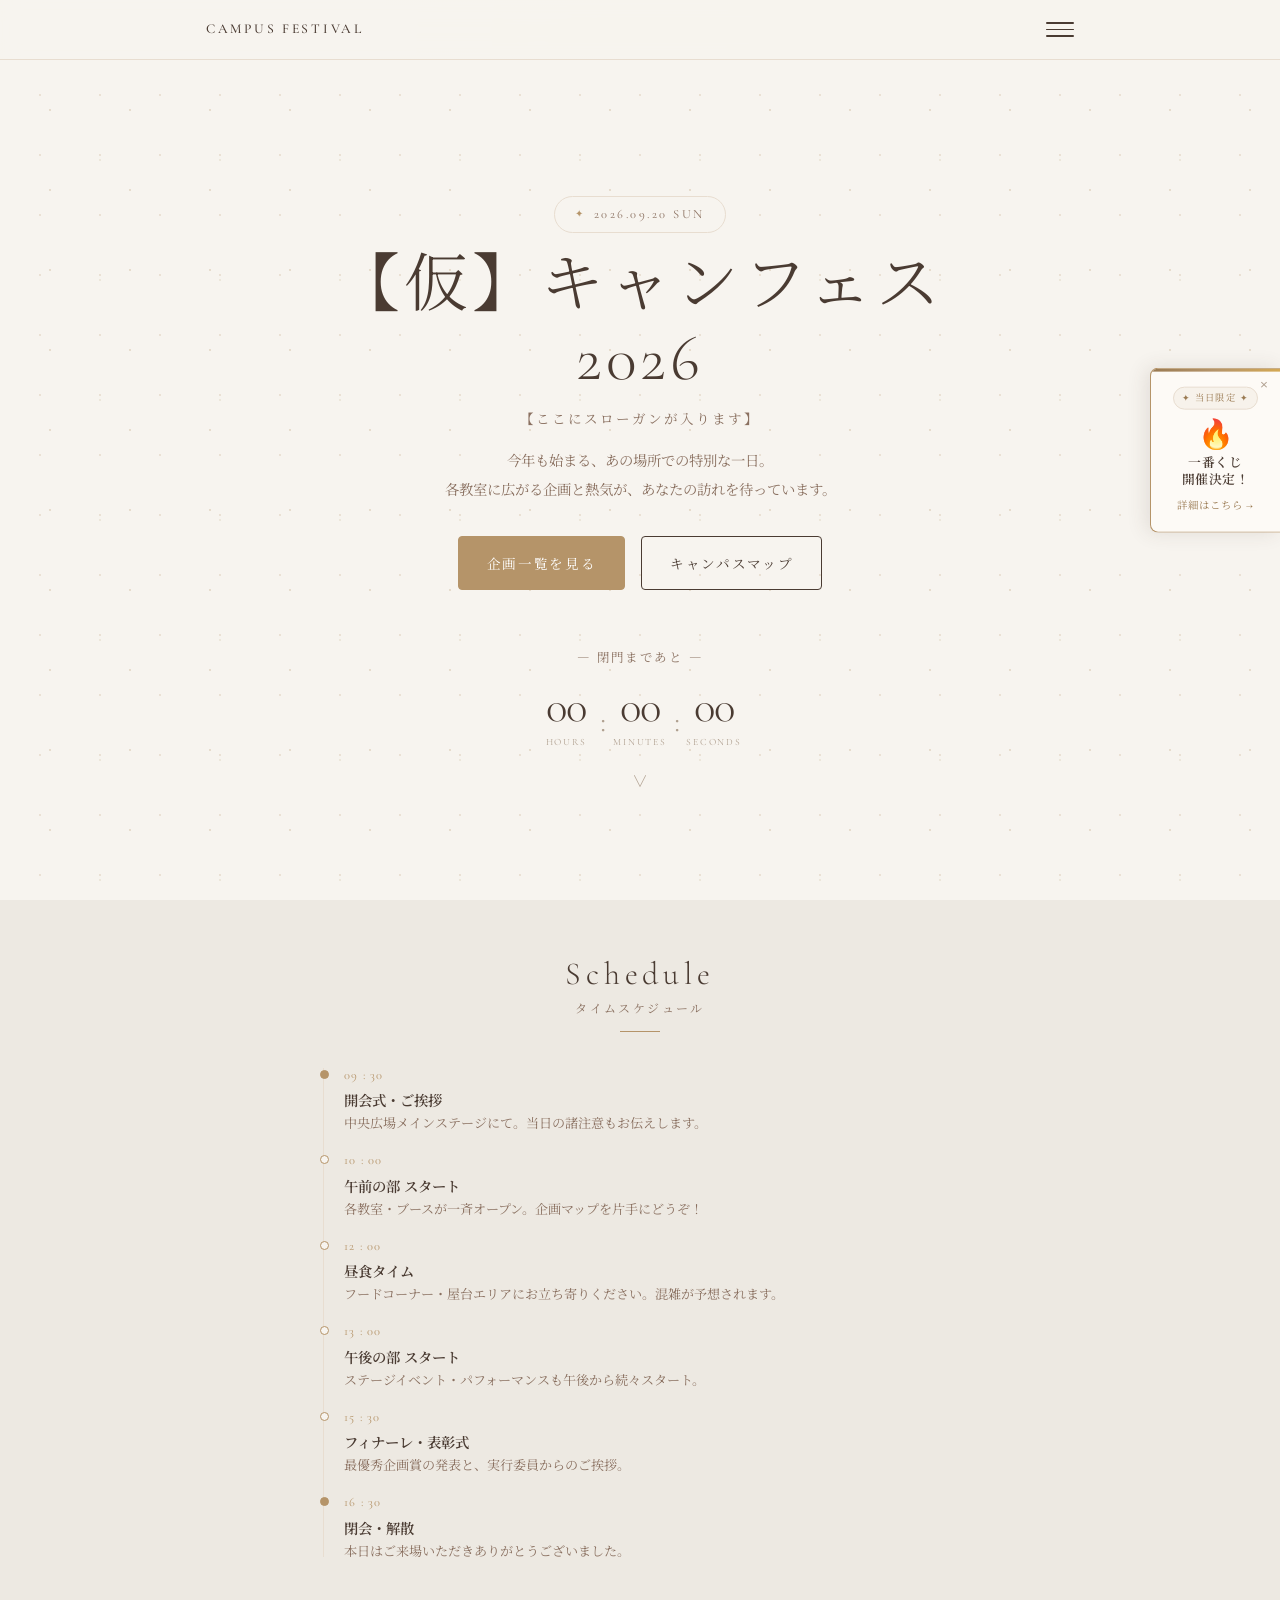
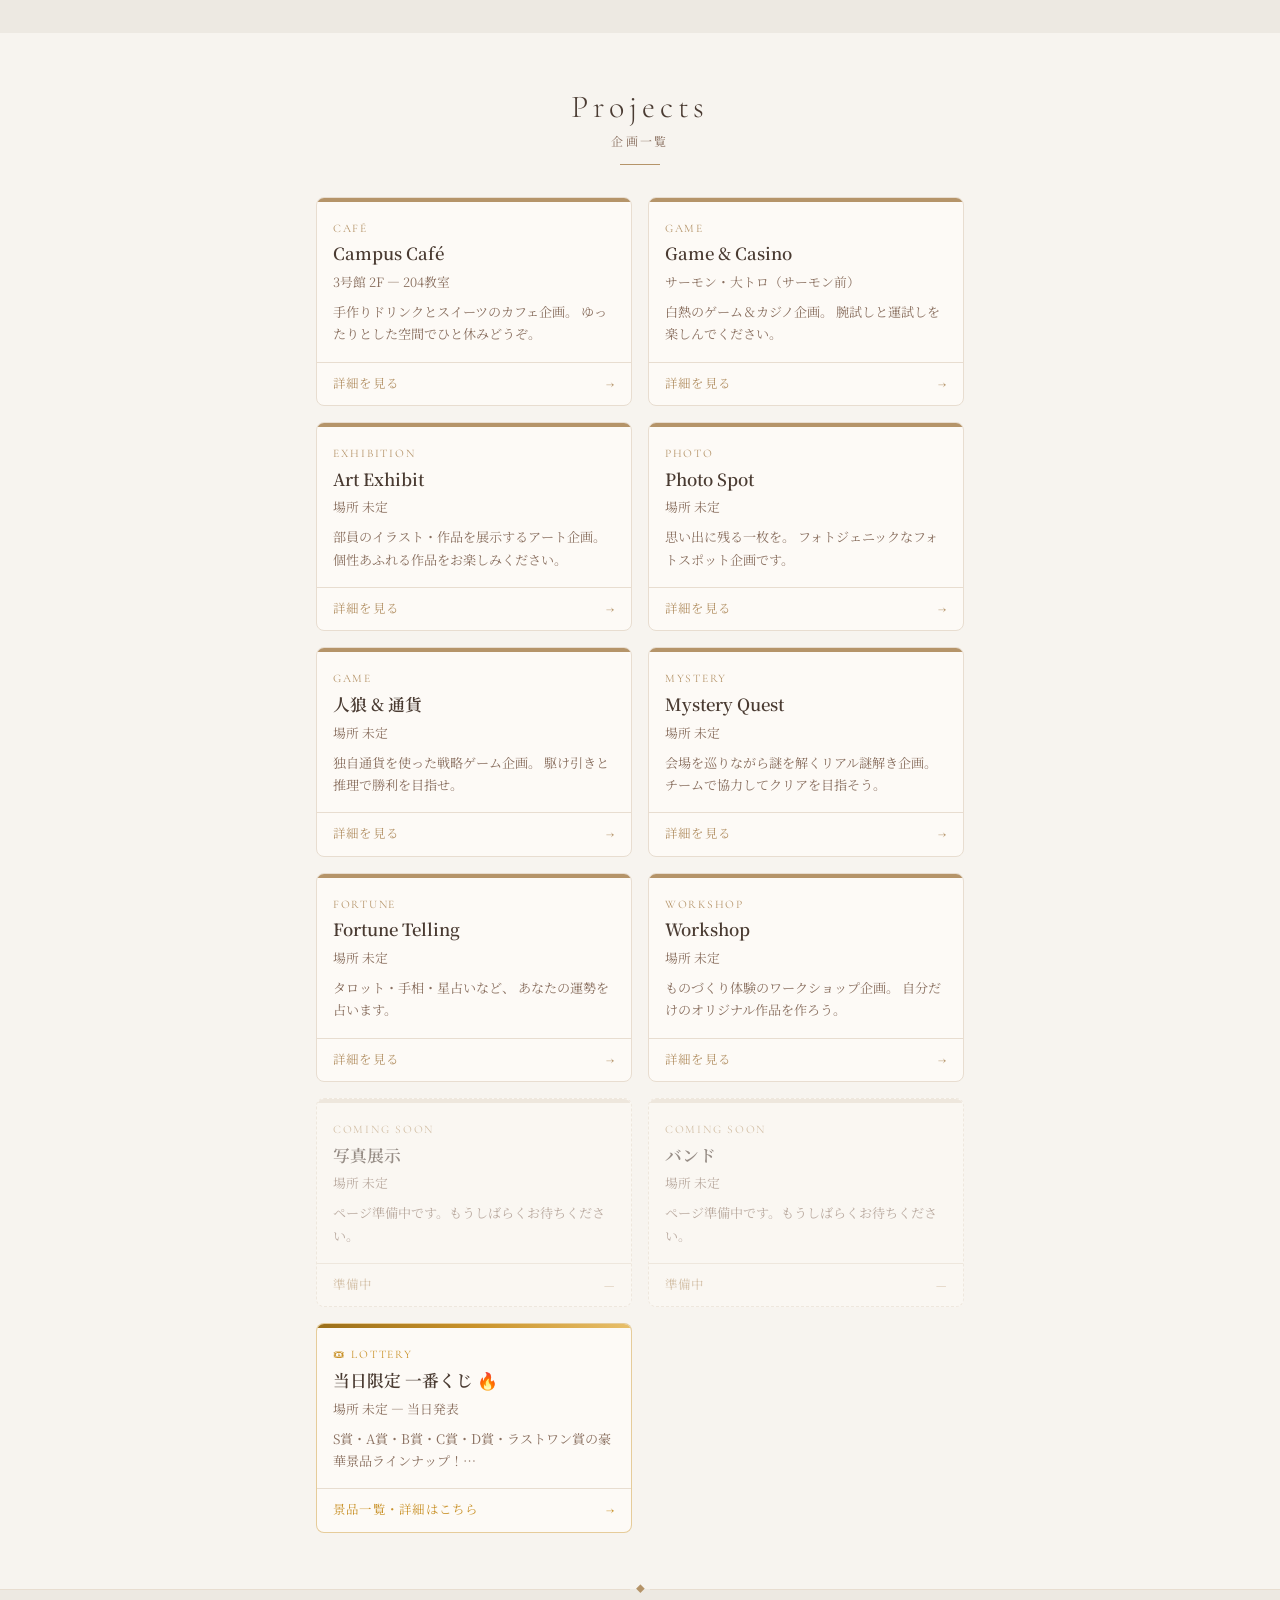
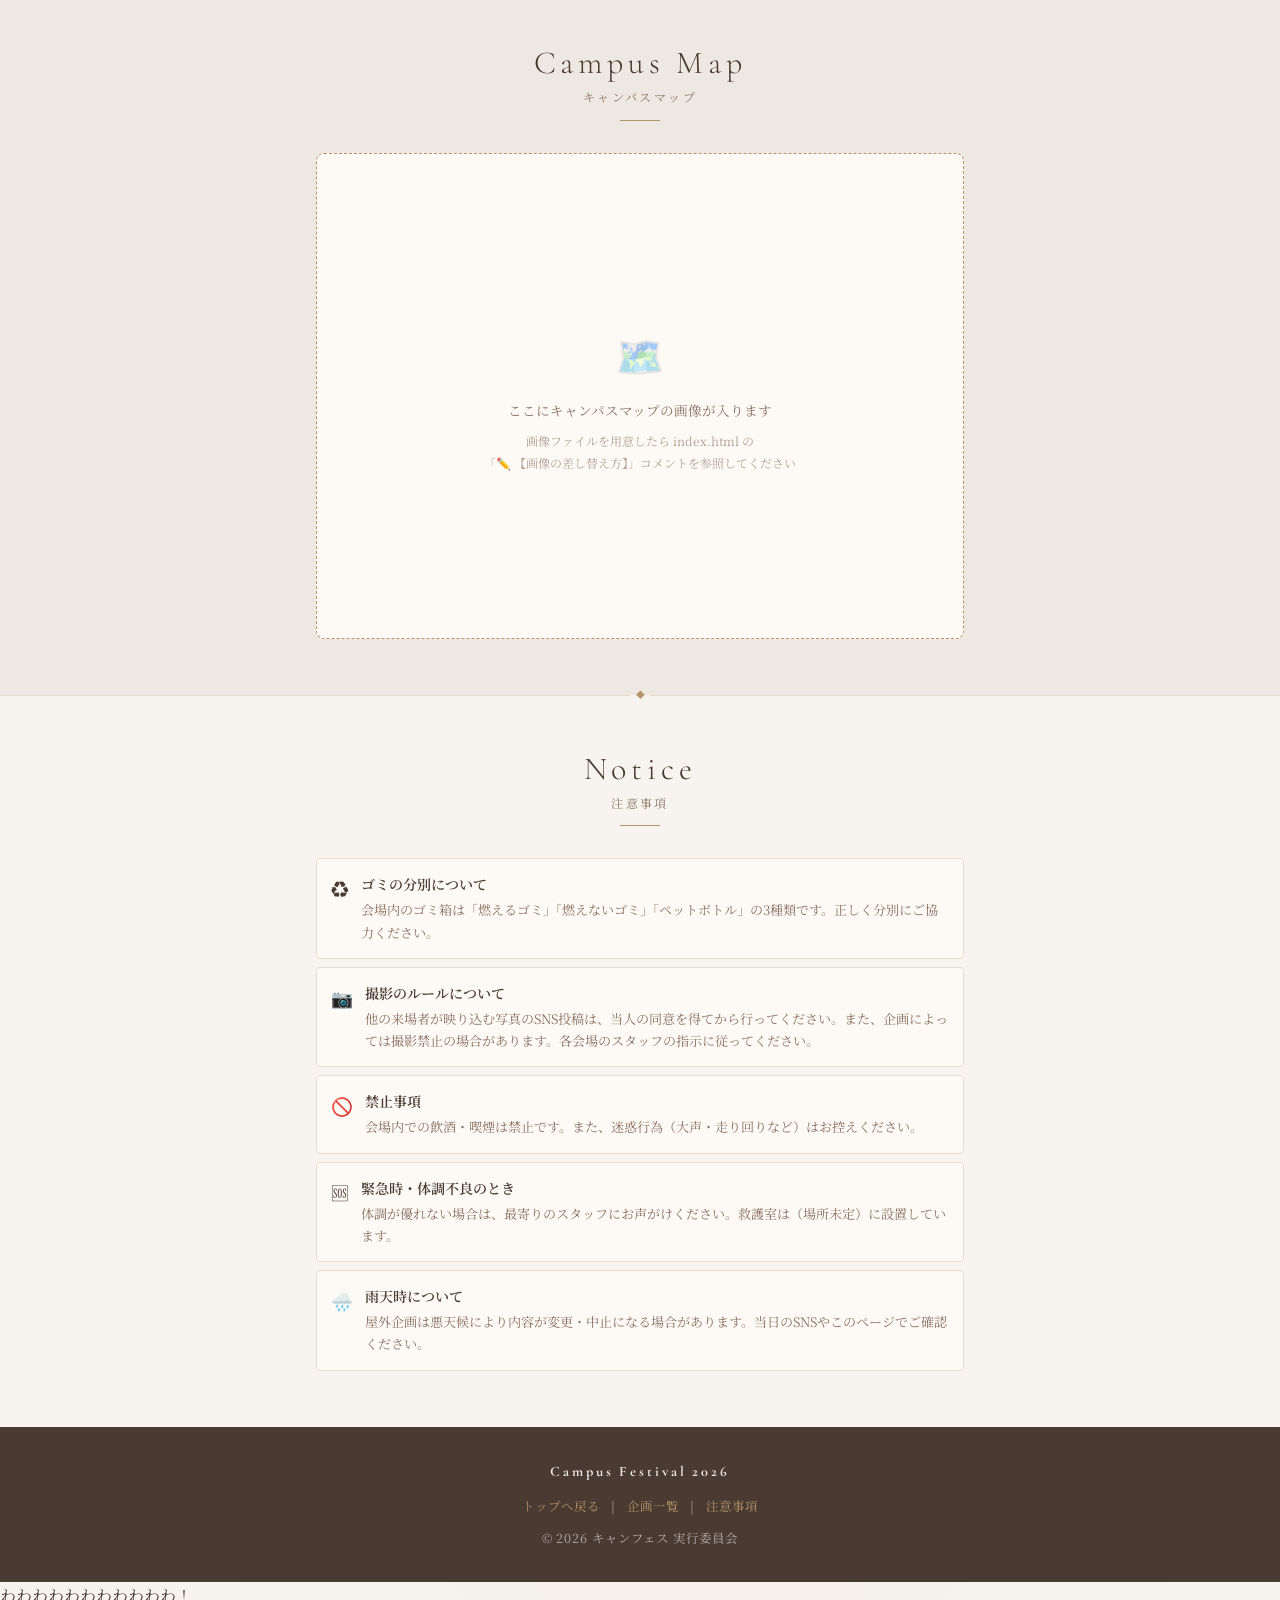
==== index.html @ 11d30997 "一番くじをいい感じに、宣伝バナーとかね" ====
<!DOCTYPE html>
<html lang="ja">

<head>
  <meta charset="UTF-8">
  <meta name="viewport" content="width=device-width, initial-scale=1.0">
  <!--
  ✏️ 【編集ガイド】meta description
  　 検索エンジンやSNSでシェアされたときに表示される説明文です（〜120文字推奨）。
  　 文化祭名・開催日・場所などに書き換えてください。
  -->
  <meta name="description" content="キャンフェス 2026 — 文化祭特設サイト。企画情報・タイムスケジュール・キャンパスマップをまとめています。">

  <!--
  ✏️ 【編集ガイド】ページタイトル
  　 ブラウザのタブや検索結果に表示されます。
  　 「文化祭名 | サイト名」の形式が一般的です。
  -->
  <title>キャンフェス 2026 | 文化祭特設サイト</title>

  <!-- 共通スタイルシートの読み込み（触らなくてOK） -->
  <link rel="stylesheet" href="css/common.css">

  <style>
    /* ===================================================
       このページ（index.html）独自のスタイル
       =================================================== */

    /* ---------------------------------------------------
       ヒーローセクション
       参考画像のゴシックキャッスル風デザインを再現。
       星形の装飾ドットを背景に配置しています。
    --------------------------------------------------- */
    .hero {
      min-height: calc(100svh - var(--nav-height));
      background-color: var(--color-bg);
      /* 星型の小さな装飾ドット（CSSで生成） */
      background-image:
        radial-gradient(circle, rgba(181, 148, 105, 0.25) 1px, transparent 1px),
        radial-gradient(circle, rgba(181, 148, 105, 0.15) 1px, transparent 1px),
        radial-gradient(circle, rgba(181, 148, 105, 0.20) 1px, transparent 1px);
      background-size: 80px 80px, 120px 120px, 60px 60px;
      background-position: 10px 10px, 40px 40px, 70px 5px;
      display: flex;
      flex-direction: column;
      align-items: center;
      justify-content: center;
      text-align: center;
      padding: var(--space-xl) var(--space-sm) var(--space-lg);
      position: relative;
    }

    /* 日付バッジ（例：2026.09.20 SUN） */
    .hero__date-badge {
      display: inline-flex;
      align-items: center;
      gap: 8px;
      border: 1px solid var(--color-accent-pale);
      border-radius: 999px;
      padding: 6px 20px;
      font-family: var(--font-display);
      font-size: 0.78rem;
      letter-spacing: 0.2em;
      color: var(--color-text-sub);
      margin-bottom: var(--space-sm);
    }

    /* バッジの左の飾り（✦ 記号） */
    .hero__date-badge::before {
      content: '✦';
      color: var(--color-accent);
      font-size: 0.6rem;
    }

    /* メインタイトル（大文字・大きなフォント） */
    .hero__title {
      font-family: var(--font-display);
      font-size: clamp(2.2rem, 9vw, 4rem);
      font-weight: 300;
      letter-spacing: 0.06em;
      color: var(--color-text);
      line-height: 1.15;
      margin-bottom: 10px;
    }

    /* サブタイトル（スローガン） */
    .hero__subtitle {
      font-size: 0.85rem;
      letter-spacing: 0.15em;
      color: var(--color-text-sub);
      margin-bottom: var(--space-sm);
    }

    /* 紹介文 */
    .hero__description {
      font-size: 0.9rem;
      line-height: 2;
      color: var(--color-text-sub);
      max-width: 480px;
      margin: 0 auto var(--space-md);
    }

    /* ボタンエリア */
    .hero__buttons {
      margin-bottom: var(--space-lg);
    }

    /* ---------------------------------------------------
       カウントダウン枠（静的デザイン）
       ※ JavaScriptを使わない静的な表示枠です。
       　 実際の数値はテキストで手動更新してください。
    --------------------------------------------------- */
    .countdown {
      width: 100%;
      max-width: 400px;
      text-align: center;
    }

    /* 「閉門まであと」ラベル */
    .countdown__label {
      font-size: 0.78rem;
      letter-spacing: 0.2em;
      color: var(--color-text-sub);
      margin-bottom: var(--space-sm);
    }

    /* 数字が並ぶエリア */
    .countdown__units {
      display: flex;
      justify-content: center;
      gap: 4px;
      align-items: flex-end;
    }

    /* 1つの時間単位（数字＋ラベルのセット） */
    .countdown__unit {
      display: flex;
      flex-direction: column;
      align-items: center;
      min-width: 56px;
    }

    /* 大きな数字 */
    .countdown__num {
      font-family: var(--font-display);
      font-size: 2.8rem;
      font-weight: 300;
      line-height: 1;
      color: var(--color-text);
      letter-spacing: -0.02em;
    }

    /* 単位ラベル（HOURS, MINUTES, SECONDS） */
    .countdown__unit-label {
      font-family: var(--font-display);
      font-size: 0.6rem;
      letter-spacing: 0.18em;
      color: var(--color-text-muted);
      margin-top: 4px;
      text-transform: uppercase;
    }

    /* 数字の間のコロン（:） */
    .countdown__sep {
      font-family: var(--font-display);
      font-size: 2rem;
      font-weight: 300;
      color: var(--color-text-muted);
      margin-bottom: 14px;
      line-height: 1;
      padding: 0 2px;
    }

    /* 下向き矢印（スクロール促進） */
    .scroll-hint {
      margin-top: var(--space-sm);
      color: var(--color-text-muted);
      font-size: 1rem;
      animation: bounce-down 1.8s ease-in-out infinite;
      display: block;
    }

    @keyframes bounce-down {

      0%,
      100% {
        transform: translateY(0);
        opacity: 0.5;
      }

      50% {
        transform: translateY(6px);
        opacity: 1;
      }
    }

    /* ---------------------------------------------------
       タイムスケジュールセクション
    --------------------------------------------------- */
    .schedule-section {
      background-color: var(--color-bg-dark);
    }

    /* ---------------------------------------------------
       企画一覧セクション
    --------------------------------------------------- */
    .projects-section {
      background-color: var(--color-bg);
    }

    /* カードのグリッド（スマホは1列） */
    .projects-grid {
      display: grid;
      grid-template-columns: 1fr;
      gap: var(--space-sm);
    }

    /* 幅が広い画面では2列 */
    @media (min-width: 540px) {
      .projects-grid {
        grid-template-columns: repeat(2, 1fr);
      }
    }

    /* 企画カード（リンク付き） */
    .project-card {
      display: block;
      background-color: var(--color-bg-card);
      border: 1px solid var(--color-accent-pale);
      border-radius: var(--radius-md);
      overflow: hidden;
      text-decoration: none;
      color: var(--color-text);
      transition: box-shadow 0.25s ease, transform 0.25s ease;
    }

    .project-card:hover {
      box-shadow: var(--shadow-md);
      transform: translateY(-3px);
      color: var(--color-text);
    }

    /* カード上部のカラーバー */
    .project-card__bar {
      height: 4px;
      background-color: var(--color-accent);
    }

    .project-card__body {
      padding: var(--space-sm);
    }

    .project-card__tag {
      font-size: 0.72rem;
      letter-spacing: 0.15em;
      color: var(--color-accent);
      text-transform: uppercase;
      font-family: var(--font-display);
      margin-bottom: 4px;
    }

    .project-card__name {
      font-size: 1.05rem;
      font-weight: 600;
      margin-bottom: 4px;
      line-height: 1.4;
    }

    .project-card__place {
      font-size: 0.8rem;
      color: var(--color-text-sub);
      margin-bottom: 8px;
    }

    .project-card__desc {
      font-size: 0.82rem;
      color: var(--color-text-sub);
      line-height: 1.7;
      /* 2行で省略 */
      display: -webkit-box;
      -webkit-line-clamp: 2;
      -webkit-box-orient: vertical;
      overflow: hidden;
    }

    .project-card__footer {
      border-top: 1px solid var(--color-accent-pale);
      padding: 10px var(--space-sm);
      font-size: 0.78rem;
      color: var(--color-accent);
      font-family: var(--font-display);
      letter-spacing: 0.1em;
      display: flex;
      align-items: center;
      justify-content: space-between;
    }

    /* プレースホルダーカード（企画追加待ち） */
    .project-card--placeholder {
      border-style: dashed;
      opacity: 0.55;
      pointer-events: none;
    }

    .project-card--placeholder .project-card__bar {
      background-color: var(--color-accent-pale);
    }

    /* ---------------------------------------------------
       一番くじ 追従フローティングバナー
    --------------------------------------------------- */

    /* 女手近くからかっている縦型バナー（画面右側固定） */
    .floating-kuji-banner {
      position: fixed;
      right: 0;
      top: 50%;
      transform: translateY(-50%);
      z-index: 999;
      display: flex;
      align-items: stretch;
      transition: transform 0.35s cubic-bezier(0.4, 0, 0.2, 1), opacity 0.35s ease;
    }

    /* 非表示時（.is-hidden クラスで右外に退避） */
    .floating-kuji-banner.is-hidden {
      transform: translateY(-50%) translateX(calc(100% + 2px));
      opacity: 0;
      pointer-events: none;
    }

    /* 左側の「開く」タブ */
    .floating-kuji-banner__tab {
      display: flex;
      align-items: center;
      justify-content: center;
      width: 28px;
      background: var(--color-accent);
      border-radius: var(--radius-sm) 0 0 var(--radius-sm);
      cursor: pointer;
      writing-mode: vertical-rl;
      font-family: var(--font-display);
      font-size: 0.6rem;
      letter-spacing: 0.18em;
      color: #fff;
      padding: 12px 0;
      user-select: none;
      border: none;
      transition: background-color 0.2s ease;
      flex-shrink: 0;
    }

    .floating-kuji-banner__tab:hover {
      background-color: var(--color-accent-dark);
    }

    /* メインカード本体 */
    .floating-kuji-banner__card {
      display: flex;
      flex-direction: column;
      align-items: center;
      text-align: center;
      background-color: var(--color-bg-card);
      border: 1.5px solid var(--color-accent);
      border-right: none;
      border-radius: var(--radius-md) 0 0 var(--radius-md);
      padding: 18px 14px 16px;
      width: 130px;
      gap: 8px;
      box-shadow: -4px 0 20px rgba(74, 59, 50, 0.12);
      text-decoration: none;
      color: var(--color-text);
      position: relative;
      overflow: hidden;
      transition: background-color 0.2s ease;
    }

    .floating-kuji-banner__card:hover {
      background-color: var(--color-bg);
      color: var(--color-text);
      opacity: 1;
    }

    /* カード上部のゴールドライン */
    .floating-kuji-banner__card::before {
      content: '';
      position: absolute;
      top: 0; left: 0; right: 0;
      height: 3px;
      background: linear-gradient(90deg, var(--color-accent-dark), var(--color-accent), #D4A853);
    }

    /* 当日限定バッジ */
    .floating-kuji-banner__badge {
      display: inline-block;
      font-family: var(--font-display);
      font-size: 0.58rem;
      letter-spacing: 0.15em;
      color: var(--color-accent-dark);
      border: 1px solid var(--color-accent-pale);
      border-radius: 999px;
      padding: 2px 8px;
      background: rgba(181, 148, 105, 0.08);
      white-space: nowrap;
    }

    /* アイコン絵文字 */
    .floating-kuji-banner__icon {
      font-size: 1.8rem;
      line-height: 1;
    }

    /* タイトル */
    .floating-kuji-banner__title {
      font-family: var(--font-display);
      font-size: 0.8rem;
      font-weight: 600;
      line-height: 1.35;
      color: var(--color-text);
      letter-spacing: 0.04em;
    }

    /* 詳細リンク文字 */
    .floating-kuji-banner__link-text {
      font-size: 0.65rem;
      color: var(--color-accent-dark);
      font-family: var(--font-display);
      letter-spacing: 0.1em;
      display: flex;
      align-items: center;
      gap: 3px;
    }

    /* 閉じるボタン */
    .floating-kuji-banner__close {
      position: absolute;
      top: 6px;
      right: 6px;
      width: 20px;
      height: 20px;
      display: flex;
      align-items: center;
      justify-content: center;
      cursor: pointer;
      font-size: 0.85rem;
      color: var(--color-text-muted);
      border-radius: 50%;
      border: none;
      background: transparent;
      line-height: 1;
      transition: background-color 0.15s ease, color 0.15s ease;
      flex-shrink: 0;
      z-index: 1;
    }

    .floating-kuji-banner__close:hover {
      background-color: var(--color-accent-pale);
      color: var(--color-text);
    }

    /* ====== スマホ対応 ======
       スマホでも右側縦中央固定を維持し、サイズをコンパクトに縮小する。
       ⚠️ top/transform は継承のまま（変更しない）— 縦中央固定を維持 */
    @media (max-width: 768px) {
      /* バナー本体: top/transform は変更せずサイズ調整のみ */
      .floating-kuji-banner {
        /* position: fixed / right: 0 / top: 50% / transform: translateY(-50%)
           はデスクトップと共通 — ここでは上書きしない */
        z-index: 999;
      }

      /* 非表示時: 右外への退避アニメーション（translateY(-50%) は維持） */
      .floating-kuji-banner.is-hidden {
        transform: translateY(-50%) translateX(calc(100% + 2px));
        opacity: 0;
        pointer-events: none;
      }

      /* 開くタブ: やや細く */
      .floating-kuji-banner__tab {
        width: 22px;
        font-size: 0.55rem;
        padding: 10px 0;
      }

      /* カード: 幅・パディング・フォントを1〜2割コンパクト化 */
      .floating-kuji-banner__card {
        width: 112px;
        padding: 16px 10px 14px;
      }

      .floating-kuji-banner__icon {
        font-size: 1.55rem;
      }

      .floating-kuji-banner__title {
        font-size: 0.74rem;
      }

      .floating-kuji-banner__badge {
        font-size: 0.52rem;
        padding: 2px 6px;
      }

      .floating-kuji-banner__link-text {
        font-size: 0.6rem;
      }

      /* 閉じるボタン: タップ領域を44×44px確保（アクセシビリティ基準） */
      .floating-kuji-banner__close {
        width: 28px;
        height: 28px;
        top: 4px;
        right: 4px;
        font-size: 1rem;
      }
    }

    /* ---------------------------------------------------
       キャンパスマップセクション
    --------------------------------------------------- */
    .map-section {
      background-color: var(--color-bg-dark);
    }

    /* 画像プレースホルダー枠 */
    .map-placeholder {
      width: 100%;
      aspect-ratio: 4/3;
      /* 縦横比 4:3（変更可） */
      border: 1px dashed var(--color-accent);
      border-radius: var(--radius-md);
      display: flex;
      flex-direction: column;
      align-items: center;
      justify-content: center;
      gap: 8px;
      background-color: var(--color-bg-card);
      color: var(--color-text-sub);
      font-size: 0.85rem;
      text-align: center;
      padding: var(--space-md);
    }

    .map-placeholder__icon {
      font-size: 2.5rem;
      opacity: 0.4;
    }

    /* 実際の画像を入れる <img> タグのスタイル */
    .map-img {
      width: 100%;
      border-radius: var(--radius-md);
      border: 1px solid var(--color-accent-pale);
    }

    /* ---------------------------------------------------
       注意事項セクション
    --------------------------------------------------- */
    .caution-section {
      background-color: var(--color-bg);
    }


    .caution-list {
      display: flex;
      flex-direction: column;
      gap: var(--space-xs);
    }

    .caution-item {
      display: flex;
      gap: 12px;
      padding: 14px;
      background-color: var(--color-bg-card);
      border: 1px solid var(--color-accent-pale);
      border-radius: var(--radius-sm);
      font-size: 0.88rem;
      line-height: 1.7;
      align-items: flex-start;
    }

    .caution-item__icon {
      font-size: 1.1rem;
      flex-shrink: 0;
      margin-top: 1px;
    }

    .caution-item__text strong {
      display: block;
      font-weight: 600;
      margin-bottom: 2px;
    }

    .caution-item__text p {
      color: var(--color-text-sub);
      font-size: 0.82rem;
    }
  </style>
</head>

<body>

  <!-- ========================================================
       ナビゲーション（ハンバーガーメニュー付き）
       ========================================================
  ✔ ここは触らないでください（メニュー機能の要）
  
  ✅ メニューの項目を変えたい場合は、
     下の nav-menu__list の <li> 内のテキストを変更してください。
  ======================================================== -->

  <!-- 【CSS-only メニューの仕組み】
       この非表示チェックボックスがメニュー開閉のスイッチ役を担います。
       CSS内の .nav-toggle:checked セレクタでパネルを表示制御しています。 -->
  <input type="checkbox" id="nav-toggle" class="nav-toggle" aria-hidden="true">

  <nav class="site-nav" aria-label="サイトナビゲーション">
    <div class="site-nav__inner">

      <!-- ✅ ここのテキストを文化祭名に変えてください -->
      <div class="site-nav__logo">
        <a href="index.html">Campus Festival</a>
      </div>

      <!-- ハンバーガーアイコン（<label> で checkbox と連動）
           クリックするとメニューが開きます -->
      <label for="nav-toggle" class="site-nav__hamburger" aria-label="メニューを開く">
        <span></span>
        <span></span>
        <span></span>
      </label>

    </div>
  </nav>

  <!-- メニューパネル（右側からスライドイン） -->
  <div class="nav-menu" role="dialog" aria-modal="true" aria-label="サイトメニュー">

    <!-- ✕ 閉じるボタン -->
    <label for="nav-toggle" class="nav-menu__close" aria-label="メニューを閉じる">×</label>

    <!-- メニュー内のサイト名 -->
    <p class="nav-menu__logo">Campus Festival</p>

    <nav aria-label="バーガーメニュー">
      <ul class="nav-menu__list">

        <!-- ✅ 以下のテキストを変更するとメニュー項目が変わります。
             href="#id名" は对応するセクションの id に合わせてください。
             <span> は日本語のサブテキスト（下小文字）です。 -->

        <li>
          <a href="#top" class="nav-menu__link">
            About
            <span>概要</span>
          </a>
        </li>

        <li>
          <!-- ✅ href=" #projects" は 「企画一覧」セクションへのリンク -->
          <a href="#projects" class="nav-menu__link">
            Chambers
            <span>企画一覧</span>
          </a>
        </li>

        <li>
          <a href="#schedule" class="nav-menu__link">
            Schedule
            <span>タイムスケジュール</span>
          </a>
        </li>

        <li>
          <a href="#map" class="nav-menu__link">
            Map
            <span>キャンパスマップ</span>
          </a>
        </li>

        <li>
          <a href="#caution" class="nav-menu__link">
            Mystery Quest
            <span>注意事項・その他</span>
          </a>
        </li>

      </ul>
    </nav>
  </div>
  <!-- /nav-menu -->

  <!-- 背景暗転（クリックでメニューを閉じる） -->
  <label for="nav-toggle" class="nav-menu__backdrop" aria-hidden="true"></label>

  <!-- ========================================================
       ① ヒーローセクション（トップ画面）
       ========================================================
  ✏️ 【編集ガイド】ここが一番最初に見える画面です。
     以下の項目を順番に変えてください：
     1. 日程バッジ（.hero__date-badge）の日付テキスト
     2. メインタイトル（.hero__title）の文化祭名
     3. サブタイトル（.hero__subtitle）のスローガン
     4. 紹介文（.hero__description）の本文
     5. ボタンのテキストとリンク先（href="..."）
     6. カウントダウンの数字（〇時間 〇分 〇秒）
  ======================================================== -->
  <section class="hero" id="top" aria-label="トップビジュアル">

    <!-- ① 日程バッジ
    ✏️ 「2026.09.20 SUN」の部分を実際の開催日に変えてください -->
    <div class="hero__date-badge">2026.09.20 SUN</div>

    <!-- ② メインタイトル
    ✏️ 文化祭の正式名称に変えてください（英語・日本語どちらでも可） -->
    <h1 class="hero__title">
      【仮】キャンフェス<br>2026
    </h1>

    <!-- ③ サブタイトル（スローガン）
    ✏️ 文化祭のスローガンに変えてください -->
    <p class="hero__subtitle">【ここにスローガンが入ります】</p>

    <!-- ④ 紹介文
    ✏️ 文化祭の雰囲気を伝える短い文章を100文字程度で書いてください -->
    <p class="hero__description">
      今年も始まる、あの場所での特別な一日。<br>
      各教室に広がる企画と熱気が、あなたの訪れを待っています。
    </p>

    <!-- ⑤ ボタン
    ✏️ href="..." のリンク先を変更してください。
       「#projects」→ このページ内の企画一覧セクションへ
       「#map」     → このページ内のマップセクションへ -->
    <div class="hero__buttons btn-group">
      <a href="#projects" class="btn btn--solid">企画一覧を見る</a>
      <a href="#map" class="btn btn--outline">キャンパスマップ</a>
    </div>

    <!-- ⑥ カウントダウン（JS自動更新）
    ✅ 【編集ガイド】
       閉門時刻の設定は js/countdown.js の先頭にある
       TARGET_DATE の日時を変更してください。
       例）2026年9月20日17:00閉門 → new Date('2026-09-20T17:00:00') -->
    <div class="countdown">
      <p class="countdown__label">— 閉門まであと —</p>
      <div class="countdown__units">

        <!-- 時間 -->
        <div class="countdown__unit">
          <!-- ✅ js/countdown.js が自動で数字を更新します。
               閉門時刻の変更は js/countdown.js の TARGET_DATE を書き換えてください。 -->
          <span class="countdown__num" id="cd-hours">--</span>
          <span class="countdown__unit-label">Hours</span>
        </div>

        <span class="countdown__sep">:</span>

        <!-- 分 -->
        <div class="countdown__unit">
          <!-- id="cd-minutes" : JSがこの要素の数字を自動更新します -->
          <span class="countdown__num" id="cd-minutes">--</span>
          <span class="countdown__unit-label">Minutes</span>
        </div>

        <span class="countdown__sep">:</span>

        <!-- 秒 -->
        <div class="countdown__unit">
          <!-- id="cd-seconds" : JSがこの要素の数字を自動更新します -->
          <span class="countdown__num" id="cd-seconds">--</span>
          <span class="countdown__unit-label">Seconds</span>
        </div>

      </div>
    </div>

    <!-- スクロール促進の下向き矢印（装飾） -->
    <span class="scroll-hint" aria-hidden="true">∨</span>

  </section>

  <!-- ========================================================
       ② タイムスケジュールセクション
       ========================================================
  ✏️ 【編集ガイド】タイムスケジュール
     .timeline__item のブロックをコピーして増やせます。
     .timeline__time → 時刻を変更
     .timeline__body 内の <strong> → イベント名を変更
     .timeline__body 内の <p> → 説明文を変更（不要なら <p> ごと削除OK）
     .timeline__item--highlight クラスを付けると点が塗りつぶされます（開会式など）
  ======================================================== -->
  <section class="section schedule-section" id="schedule">
    <div class="container">

      <div class="section-heading">
        <!-- ✏️ 英語見出しと日本語見出しを変えてください -->
        <h2 class="section-heading__en">Schedule</h2>
        <span class="section-heading__ja">タイムスケジュール</span>
        <span class="section-heading__line"></span>
      </div>

      <div class="timeline">

        <!-- タイムライン項目（以下をコピーして追加できます） -->

        <div class="timeline__item timeline__item--highlight">
          <!-- ✏️ 時刻を変更 -->
          <p class="timeline__time">09 : 30</p>
          <div class="timeline__body">
            <!-- ✏️ イベント名を変更 -->
            <strong>開会式・ご挨拶</strong>
            <!-- ✏️ 説明文を変更（不要なら <p>〜</p> ごと削除してください） -->
            <p>中央広場メインステージにて。当日の諸注意もお伝えします。</p>
          </div>
        </div>

        <div class="timeline__item">
          <p class="timeline__time">10 : 00</p>
          <div class="timeline__body">
            <strong>午前の部 スタート</strong>
            <p>各教室・ブースが一斉オープン。企画マップを片手にどうぞ！</p>
          </div>
        </div>

        <div class="timeline__item">
          <p class="timeline__time">12 : 00</p>
          <div class="timeline__body">
            <strong>昼食タイム</strong>
            <p>フードコーナー・屋台エリアにお立ち寄りください。混雑が予想されます。</p>
          </div>
        </div>

        <div class="timeline__item">
          <p class="timeline__time">13 : 00</p>
          <div class="timeline__body">
            <strong>午後の部 スタート</strong>
            <p>ステージイベント・パフォーマンスも午後から続々スタート。</p>
          </div>
        </div>

        <div class="timeline__item">
          <p class="timeline__time">15 : 30</p>
          <div class="timeline__body">
            <strong>フィナーレ・表彰式</strong>
            <p>最優秀企画賞の発表と、実行委員からのご挨拶。</p>
          </div>
        </div>

        <div class="timeline__item timeline__item--highlight">
          <p class="timeline__time">16 : 30</p>
          <div class="timeline__body">
            <strong>閉会・解散</strong>
            <p>本日はご来場いただきありがとうございました。</p>
          </div>
        </div>

      </div><!-- /.timeline -->
    </div>
  </section>

  <!-- ========================================================
       🔥 一番くじ 追従フローティングバナー（画面右側固定）
       ✅ この要素は位置：body内のどこに置いてもOK（fixed配置のため）
  ======================================================== -->
  <div class="floating-kuji-banner" id="floating-kuji-banner" aria-label="一番くじ追従バナー" role="complementary">

    <!-- 左側の「開く」タブ（非表示中にクリックすると再表示） -->
    <button class="floating-kuji-banner__tab"
            id="floating-kuji-open-tab"
            aria-label="一番くじバナーを開く"
            style="display:none;"
            onclick="document.getElementById('floating-kuji-banner').classList.remove('is-hidden'); this.style.display='none';">
      🎟 くじ
    </button>

    <!-- カード本体（リンクと閉じるボタン） -->
    <a href="pages/ichiban-kuji/index.html"
       class="floating-kuji-banner__card"
       id="floating-kuji-card"
       aria-label="一番くじ特設ページへ">

      <!-- 閉じるボタン -->
      <button class="floating-kuji-banner__close"
              id="floating-kuji-close"
              aria-label="バナーを閉じる"
              onclick="event.preventDefault(); event.stopPropagation();
                       document.getElementById('floating-kuji-banner').classList.add('is-hidden');
                       var tab = document.getElementById('floating-kuji-open-tab');
                       if(tab) tab.style.display='flex';">
        &times;
      </button>

      <!-- 当日限定バッジ -->
      <span class="floating-kuji-banner__badge">✦ 当日限定 ✦</span>

      <!-- アイコン -->
      <span class="floating-kuji-banner__icon" aria-hidden="true">🔥</span>

      <!-- タイトル -->
      <p class="floating-kuji-banner__title">一番くじ<br>開催決定！</p>

      <!-- 詳細リンク -->
      <span class="floating-kuji-banner__link-text">詳細はこちら →</span>

    </a>
  </div><!-- /.floating-kuji-banner -->

  <!-- ========================================================
       ③ 企画一覧セクション
       ========================================================
  ✏️ 【編集ガイド】企画一覧
     .project-card のブロックをコピーして企画を追加できます。
     各企画の情報を以下の順で変更してください：
     1. .project-card__tag  → 企画の種類（例：カフェ / 展示 / ゲーム）
     2. .project-card__name → 企画名
     3. .project-card__place → 場所（例：3号館 204教室）
     4. .project-card__desc → 短い説明文
     5. <a href="..."> の href → 各企画ページへのリンクに変更

     ※ 企画ページを作ったら、pages/フォルダ名/index.html を
        コピーして新しいフォルダを作り、そこへリンクしてください。
  ======================================================== -->
  <section class="section projects-section" id="projects">
    <div class="container">

      <div class="section-heading">
        <h2 class="section-heading__en">Projects</h2>
        <span class="section-heading__ja">企画一覧</span>
        <span class="section-heading__line"></span>
      </div>

      <div class="projects-grid">

        <!-- ============ コンカフェ ============ -->
        <a href="pages/cafe/index.html" class="project-card" id="card-cafe">
          <div class="project-card__bar"></div>
          <div class="project-card__body">
            <p class="project-card__tag">Café</p>
            <h3 class="project-card__name">Campus Café</h3>
            <p class="project-card__place">3号館 2F — 204教室</p>
            <p class="project-card__desc">
              手作りドリンクとスイーツのカフェ企画。
              ゆったりとした空間でひと休みどうぞ。
            </p>
          </div>
          <div class="project-card__footer">
            <span>詳細を見る</span>
            <span>→</span>
          </div>
        </a>

        <!-- ============ ゲーム ============ -->
        <a href="pages/game/index.html" class="project-card" id="card-game">
          <div class="project-card__bar"></div>
          <div class="project-card__body">
            <p class="project-card__tag">Game</p>
            <h3 class="project-card__name">Game &amp; Casino</h3>
            <p class="project-card__place">サーモン・大トロ（サーモン前）</p>
            <p class="project-card__desc">
              白熱のゲーム＆カジノ企画。
              腕試しと運試しを楽しんでください。
            </p>
          </div>
          <div class="project-card__footer">
            <span>詳細を見る</span>
            <span>→</span>
          </div>
        </a>

        <!-- ============ イラスト ============ -->
        <a href="pages/art-exhibit/index.html" class="project-card" id="card-art-exhibit">
          <div class="project-card__bar"></div>
          <div class="project-card__body">
            <p class="project-card__tag">Exhibition</p>
            <h3 class="project-card__name">Art Exhibit</h3>
            <p class="project-card__place">場所 未定</p>
            <p class="project-card__desc">
              部員のイラスト・作品を展示するアート企画。
              個性あふれる作品をお楽しみください。
            </p>
          </div>
          <div class="project-card__footer">
            <span>詳細を見る</span>
            <span>→</span>
          </div>
        </a>

        <!-- ============ フォトスポット ============ -->
        <a href="pages/photo-spot/index.html" class="project-card" id="card-photo-spot">
          <div class="project-card__bar"></div>
          <div class="project-card__body">
            <p class="project-card__tag">Photo</p>
            <h3 class="project-card__name">Photo Spot</h3>
            <p class="project-card__place">場所 未定</p>
            <p class="project-card__desc">
              思い出に残る一枚を。
              フォトジェニックなフォトスポット企画です。
            </p>
          </div>
          <div class="project-card__footer">
            <span>詳細を見る</span>
            <span>→</span>
          </div>
        </a>

        <!-- ============ 人狼（通貨） ============ -->
        <a href="pages/currency/index.html" class="project-card" id="card-currency">
          <div class="project-card__bar"></div>
          <div class="project-card__body">
            <p class="project-card__tag">Game</p>
            <h3 class="project-card__name">人狼 &amp; 通貨</h3>
            <p class="project-card__place">場所 未定</p>
            <p class="project-card__desc">
              独自通貨を使った戦略ゲーム企画。
              駆け引きと推理で勝利を目指せ。
            </p>
          </div>
          <div class="project-card__footer">
            <span>詳細を見る</span>
            <span>→</span>
          </div>
        </a>

        <!-- ============ 謎解き ============ -->
        <a href="pages/mystery-quest/index.html" class="project-card" id="card-mystery-quest">
          <div class="project-card__bar"></div>
          <div class="project-card__body">
            <p class="project-card__tag">Mystery</p>
            <h3 class="project-card__name">Mystery Quest</h3>
            <p class="project-card__place">場所 未定</p>
            <p class="project-card__desc">
              会場を巡りながら謎を解くリアル謎解き企画。
              チームで協力してクリアを目指そう。
            </p>
          </div>
          <div class="project-card__footer">
            <span>詳細を見る</span>
            <span>→</span>
          </div>
        </a>

        <!-- ============ 占い ============ -->
        <a href="pages/fortune-telling/index.html" class="project-card" id="card-fortune-telling">
          <div class="project-card__bar"></div>
          <div class="project-card__body">
            <p class="project-card__tag">Fortune</p>
            <h3 class="project-card__name">Fortune Telling</h3>
            <p class="project-card__place">場所 未定</p>
            <p class="project-card__desc">
              タロット・手相・星占いなど、
              あなたの運勢を占います。
            </p>
          </div>
          <div class="project-card__footer">
            <span>詳細を見る</span>
            <span>→</span>
          </div>
        </a>

        <!-- ============ ワークショップ ============ -->
        <a href="pages/workshop/index.html" class="project-card" id="card-workshop">
          <div class="project-card__bar"></div>
          <div class="project-card__body">
            <p class="project-card__tag">Workshop</p>
            <h3 class="project-card__name">Workshop</h3>
            <p class="project-card__place">場所 未定</p>
            <p class="project-card__desc">
              ものづくり体験のワークショップ企画。
              自分だけのオリジナル作品を作ろう。
            </p>
          </div>
          <div class="project-card__footer">
            <span>詳細を見る</span>
            <span>→</span>
          </div>
        </a>

        <!-- ============ 写真展示（準備中） ============ -->
        <div class="project-card project-card--placeholder" id="card-photo-exhibit">
          <div class="project-card__bar"></div>
          <div class="project-card__body">
            <p class="project-card__tag">Coming Soon</p>
            <h3 class="project-card__name">写真展示</h3>
            <p class="project-card__place">場所 未定</p>
            <p class="project-card__desc">ページ準備中です。もうしばらくお待ちください。</p>
          </div>
          <div class="project-card__footer">
            <span>準備中</span>
            <span>—</span>
          </div>
        </div>

        <!-- ============ バンド（準備中） ============ -->
        <div class="project-card project-card--placeholder" id="card-band">
          <div class="project-card__bar"></div>
          <div class="project-card__body">
            <p class="project-card__tag">Coming Soon</p>
            <h3 class="project-card__name">バンド</h3>
            <p class="project-card__place">場所 未定</p>
            <p class="project-card__desc">ページ準備中です。もうしばらくお待ちください。</p>
          </div>
          <div class="project-card__footer">
            <span>準備中</span>
            <span>—</span>
          </div>
        </div>

        <!-- ============ 一番くじ ============ -->
        <a href="pages/ichiban-kuji/index.html" class="project-card" id="card-lottery" style="border-color: rgba(201,146,42,0.45);">
          <div class="project-card__bar" style="background: linear-gradient(90deg, #9B6F1A, #C9922A, #E8BF6A);"></div>
          <div class="project-card__body">
            <p class="project-card__tag" style="color: #C9922A;">🎟 Lottery</p>
            <h3 class="project-card__name">当日限定 一番くじ 🔥</h3>
            <p class="project-card__place">場所 未定 — 当日発表</p>
            <p class="project-card__desc">
              S賞・A賞・B賞・C賞・D賞・ラストワン賞の豪華景品ラインナップ！<br>
              当日限定の数量限定くじ。
            </p>
          </div>
          <div class="project-card__footer" style="color: #C9922A;">
            <span>景品一覧・詳細はこちら</span>
            <span>→</span>
          </div>
        </a>

      </div><!-- /.projects-grid -->

    </div>
  </section>

  <!-- ========================================================
       ④ キャンパスマップセクション
       ========================================================
  ✏️  【編集ガイド】キャンパスマップ
       マップ画像ができたら、以下の手順で差し替えてください：
      1. 画像ファイル（例：map.jpg）をサイトのフォルダに入れる
      2. 下の < 画像ここ > コメントの位置にある <img> タグの
      src="map.jpg" を実際のファイル名に変える
      3. .map-placeholder（プレースホルダー枠）を削除する

     画像の推奨サイズ：横幅 1200px 以上（JPGまたはPNG）
  ======================================================== -->
  <section class="section map-section" id="map">
    <div class="container">

      <div class="section-heading">
        <h2 class="section-heading__en">Campus Map</h2>
        <span class="section-heading__ja">キャンパスマップ</span>
        <span class="section-heading__line"></span>
      </div>

      <!--
      ✏️ 【画像の差し替え方】
         画像ができたら、以下のプレースホルダーを削除して、
         その場所に <img src="map.jpg" alt="キャンパスマップ" class="map-img"> を追加してください。

         例：
         <img src="map.jpg" alt="キャンパスマップ" class="map-img">
      -->
      <div class="map-placeholder" id="campus-map-placeholder">
        <span class="map-placeholder__icon">🗺️</span>
        <span>ここにキャンパスマップの画像が入ります</span>
        <span style="font-size:0.75rem; color: var(--color-text-muted);">
          画像ファイルを用意したら index.html の<br>「✏️ 【画像の差し替え方】」コメントを参照してください
        </span>
      </div>

    </div>
  </section>

  <!-- ========================================================
       ⑤ 注意事項セクション
       ========================================================
  ✏️ 【編集ガイド】注意事項
     .caution-item のブロックをコピーして項目を追加できます。
     各項目の構成：
     - .caution-item__icon → 絵文字アイコン（変更・削除可）
     - <strong> → 注意事項の見出し
     - <p> → 詳細の説明文（不要なら削除OK）
  ======================================================== -->
  <section class="section caution-section" id="caution">
    <div class="container">

      <div class="section-heading">
        <h2 class="section-heading__en">Notice</h2>
        <span class="section-heading__ja">注意事項</span>
        <span class="section-heading__line"></span>
      </div>

      <ul class="caution-list" role="list">

        <!-- 注意事項の1項目 → このブロックをコピーして増やせます -->
        <li class="caution-item">
          <span class="caution-item__icon" aria-hidden="true">♻️</span>
          <div class="caution-item__text">
            <!-- ✏️ 注意事項の見出し -->
            <strong>ゴミの分別について</strong>
            <!-- ✏️ 詳細説明（不要なら <p>〜</p> ごと削除してください） -->
            <p>会場内のゴミ箱は「燃えるゴミ」「燃えないゴミ」「ペットボトル」の3種類です。正しく分別にご協力ください。</p>
          </div>
        </li>

        <li class="caution-item">
          <span class="caution-item__icon" aria-hidden="true">📷</span>
          <div class="caution-item__text">
            <strong>撮影のルールについて</strong>
            <p>他の来場者が映り込む写真のSNS投稿は、当人の同意を得てから行ってください。また、企画によっては撮影禁止の場合があります。各会場のスタッフの指示に従ってください。</p>
          </div>
        </li>

        <li class="caution-item">
          <span class="caution-item__icon" aria-hidden="true">🚫</span>
          <div class="caution-item__text">
            <strong>禁止事項</strong>
            <p>会場内での飲酒・喫煙は禁止です。また、迷惑行為（大声・走り回りなど）はお控えください。</p>
          </div>
        </li>

        <li class="caution-item">
          <span class="caution-item__icon" aria-hidden="true">🆘</span>
          <div class="caution-item__text">
            <strong>緊急時・体調不良のとき</strong>
            <p>体調が優れない場合は、最寄りのスタッフにお声がけください。救護室は（場所未定）に設置しています。</p>
          </div>
        </li>

        <li class="caution-item">
          <span class="caution-item__icon" aria-hidden="true">🌧️</span>
          <div class="caution-item__text">
            <strong>雨天時について</strong>
            <p>屋外企画は悪天候により内容が変更・中止になる場合があります。当日のSNSやこのページでご確認ください。</p>
          </div>
        </li>

      </ul><!-- /.caution-list -->
    </div>
  </section>

  <!-- ========================================================
       フッター
       ========================================================
  ✏️ 【編集ガイド】フッター
     文化祭名・年度・担当者名などを変えてください。
  ======================================================== -->
  <footer class="site-footer">
    <div class="site-footer__inner container">

      <!-- ✏️ 文化祭名を変えてください -->
      <strong>Campus Festival 2026</strong>

      <!-- ✏️ 必要に応じてリンクを追加・変更してください -->
      <nav aria-label="フッターナビ">
        <a href="#top">トップへ戻る</a>
        &ensp;|&ensp;
        <a href="#projects">企画一覧</a>
        &ensp;|&ensp;
        <a href="#caution">注意事項</a>
      </nav>

      <!-- ✏️ クレジット表記を変更してください -->
      <p>© 2026 キャンフェス 実行委員会</p>

    </div>
  </footer>

  <!--
  カウントダウンJSの読み込み
  ✅ 【編集ガイド】
     閉門時刻の設定は js/countdown.js の先頭にある
     TARGET_DATE を変更してください。
  -->
  <script src="js/countdown.js"></script>

  <!-- メニュー自動クローズJS（メニューリンクをタップしたときに自動で閉じます） -->
  <script src="js/menu.js"></script>

  <!-- 追従バナー：閉じてから再スクロールしたら再表示しない（セッション中のみ非表示記憶） -->
  <script>
    (function () {
      var banner  = document.getElementById('floating-kuji-banner');
      var openTab = document.getElementById('floating-kuji-open-tab');
      // セッション中に閉じた場合はそのまま非表示にする（任意）
      // ここでは閉じボタンのみで制御するため追加処理なし
      // バナーを再表示するタブは is-hidden 時のみ表示
      if (banner && openTab) {
        var observer = new MutationObserver(function () {
          openTab.style.display = banner.classList.contains('is-hidden') ? 'flex' : 'none';
        });
        observer.observe(banner, { attributes: true, attributeFilter: ['class'] });
      }
    })();
  </script>

</body>

</html>


わわわわわわわわわわわ！
---- css/common.css ----
/*
============================================================
  common.css — キャンフェスサイト 共通スタイル
============================================================
  このファイルはサイト全体の「土台」です。
  フォント・色・ナビゲーション・ボタンなど、
  全ページで共通して使うスタイルをまとめています。

  ✏️ 色を変えたいときは :root { } の中の変数を変更してください。
  　 一箇所変えるだけで、サイト全体の色が変わります！
============================================================
*/

/* ============================================================
   1. Google Fonts の読み込み
   ============================================================
   Cormorant Garamond : 欧文用のクラシックなセリフ体（見出し用）
   Noto Serif JP      : 日本語テキスト用の上品な明朝体
   ============================================================ */
@import url('https://fonts.googleapis.com/css2?family=Cormorant+Garamond:ital,wght@0,300;0,400;0,500;0,600;0,700;1,300;1,400&family=Noto+Serif+JP:wght@300;400;500;600;700&display=swap');

/* ============================================================
   2. CSS 変数（カラーパレット・フォント・サイズ設定）
   ============================================================
   ✏️ ここの値を変えると → サイト全体のデザインが一括で変わります！
   ============================================================ */
:root {
  /* ─── 背景色 ─────────────────────────────────
     羊皮紙のような落ち着いたベージュです。
     より白くしたい場合は #FAF8F4 など。
  ─────────────────────────────────────────── */
  --color-bg: #F7F4EF;
  --color-bg-card: #FDFAF6;
  /* カード・パネルの背景（少し明るめ） */
  --color-bg-dark: #EDE9E2;
  /* セクション区切りなどに使う少し暗いベージュ */

  /* ─── テキスト色 ─────────────────────────────
     深いチョコレートブラウン系です。
  ─────────────────────────────────────────── */
  --color-text: #4A3B32;
  /* メインテキスト（一番よく使う色） */
  --color-text-sub: #8A7060;
  /* 補足テキスト・キャプション用 */
  --color-text-muted: #B0A090;
  /* さらに薄い補足テキスト */

  /* ─── アクセントカラー ───────────────────────
     上品なブロンズ〜ゴールドです。
     ボタンや罫線などに使います。
  ─────────────────────────────────────────── */
  --color-accent: #B59469;
  /* メインアクセント（ブロンズゴールド） */
  --color-accent-dark: #9A7A52;
  /* ボタンホバー時など、少し暗いアクセント */
  --color-accent-pale: #E8DDD0;
  /* 罫線・薄いボーダー用 */

  /* ─── フォント ─────────────────────────────── */
  --font-display: 'Cormorant Garamond', 'Noto Serif JP', serif;
  /* 大見出し用 */
  --font-body: 'Noto Serif JP', 'Yu Mincho', '游明朝', Georgia, serif;
  /* 本文用 */

  /* ─── ナビゲーションバーの高さ ─────────────── */
  --nav-height: 60px;

  /* ─── 角丸の大きさ ──────────────────────────
     0px にすると四角、大きくすると丸くなります。
  ─────────────────────────────────────────── */
  --radius-sm: 4px;
  --radius-md: 8px;
  --radius-lg: 16px;

  /* ─── 影 ────────────────────────────────────── */
  --shadow-sm: 0 1px 4px rgba(74, 59, 50, 0.08);
  --shadow-md: 0 4px 16px rgba(74, 59, 50, 0.10);
  --shadow-lg: 0 8px 32px rgba(74, 59, 50, 0.14);

  /* ─── 余白（スペーシング）───────────────────── */
  --space-xs: 8px;
  --space-sm: 16px;
  --space-md: 32px;
  --space-lg: 56px;
  --space-xl: 88px;
}

/* ============================================================
   3. リセット & 全体の基本スタイル
   ============================================================
   ブラウザごとのズレをなくす「初期化」コードです。
   基本的にここは触らなくて大丈夫です。
   ============================================================ */
*,
*::before,
*::after {
  box-sizing: border-box;
  margin: 0;
  padding: 0;
}

html {
  font-size: 16px;
  scroll-behavior: smooth;
  -webkit-text-size-adjust: 100%;
  /* iOSでフォントサイズが変わるのを防ぐ */
}

body {
  font-family: var(--font-body);
  background-color: var(--color-bg);
  /* ─── 背景テクスチャ ─────────────────────────────────────────
     羊皮紙のような微細な奥行き感を演出するグラデーションです。
     強さを変えたい場合は rgba(181,148,105, XX) の XX（0〜1）を調整。
  ───────────────────────────────────────────────────────── */
  background-image:
    radial-gradient(ellipse at 15% 40%, rgba(181, 148, 105, 0.05) 0%, transparent 55%),
    radial-gradient(ellipse at 85% 15%, rgba(181, 148, 105, 0.04) 0%, transparent 50%),
    radial-gradient(ellipse at 55% 85%, rgba(181, 148, 105, 0.05) 0%, transparent 55%);
  color: var(--color-text);
  line-height: 1.8;
  /* ナビバーの高さ分だけ上に余白を作る（コンテンツがナビに隠れないため） */
  padding-top: var(--nav-height);
  word-break: break-word;
  -webkit-font-smoothing: antialiased;
}

img {
  max-width: 100%;
  height: auto;
  display: block;
}

a {
  color: var(--color-accent);
  text-decoration: none;
  transition: opacity 0.2s ease;
}

a:hover {
  opacity: 0.75;
}

ul,
ol {
  list-style: none;
}

/* ============================================================
   4. ナビゲーションバー
   ============================================================
   画面上部に固定されるメニューバーです。
   左にサイト名、右にハンバーガーアイコンを配置します。

   ✏️ サイト名を変えたいとき → HTML の .nav__logo のテキストを変更
   ✏️ 背景色を変えたいとき  → --nav-bg の色を変更
   ============================================================ */
.site-nav {
  position: fixed;
  top: 0;
  left: 0;
  right: 0;
  z-index: 1000;
  height: var(--nav-height);
  background-color: rgba(247, 244, 239, 0.95);
  backdrop-filter: blur(10px);
  -webkit-backdrop-filter: blur(10px);
  border-bottom: 1px solid var(--color-accent-pale);
}

/* ナビ内側のレイアウト（左右に要素を配置） */
.site-nav__inner {
  display: flex;
  align-items: center;
  justify-content: space-between;
  height: 100%;
  padding: 0 var(--space-sm);
  max-width: 900px;
  margin: 0 auto;
}

/* サイト名（左側） */
.site-nav__logo {
  font-family: var(--font-display);
  font-size: 0.85rem;
  font-weight: 500;
  letter-spacing: 0.2em;
  text-transform: uppercase;
  color: var(--color-text);
}

.site-nav__logo a {
  color: inherit;
}

/* ハンバーガーアイコン（<label> タグ）
   チェックボックスと連動してメニューを開閉します */
.site-nav__hamburger {
  display: flex;
  flex-direction: column;
  justify-content: center;
  gap: 5px;
  width: 28px;
  height: 28px;
  cursor: pointer;
  flex-shrink: 0;
  z-index: 1001;
  position: relative;
}

.site-nav__hamburger span {
  display: block;
  height: 1.5px;
  background-color: var(--color-text);
  border-radius: 2px;
  transform-origin: center;
  transition: transform 0.3s ease, opacity 0.3s ease;
}

/* ============================================================
   5. 共通レイアウトユーティリティ
   ============================================================
   各ページで使い回せる便利なクラスです。
   ============================================================ */

/* .container : コンテンツの最大幅を制限して中央に寄せる */
.container {
  width: 100%;
  max-width: 680px;
  margin-left: auto;
  margin-right: auto;
  padding-left: var(--space-sm);
  padding-right: var(--space-sm);
}

/* .section : 上下に余白があるセクション枠 */
.section {
  padding-top: var(--space-lg);
  padding-bottom: var(--space-lg);
  /* 固定ナビバーの高さ分だけスクロール位置をオフセット
     → メニューからジャンプしたときにナビバーに隠れるのを防ぐ。
     --nav-height 変数を流用するため、ナビの高さ変更時に自動追従します。 */
  scroll-margin-top: var(--nav-height);
}

/* セクションを交互に色が変わるようにする（偶数番目） */
.section--alt {
  background-color: var(--color-bg-dark);
}


/* ============================================================
   6. セクション見出し（共通）
   ============================================================ */
.section-heading {
  text-align: center;
  margin-bottom: var(--space-md);
}

/* 英語の大見出し（例：SCHEDULE） */
.section-heading__en {
  font-family: var(--font-display);
  font-size: 2rem;
  font-weight: 300;
  letter-spacing: 0.15em;
  color: var(--color-text);
  line-height: 1.1;
}

/* 日本語の小見出し（例：タイムスケジュール） */
.section-heading__ja {
  display: block;
  font-size: 0.75rem;
  font-weight: 400;
  letter-spacing: 0.2em;
  color: var(--color-text-sub);
  margin-top: 6px;
}

/* 見出し下の細い装飾ライン */
.section-heading__line {
  display: block;
  width: 40px;
  height: 1px;
  background-color: var(--color-accent);
  margin: 12px auto 0;
}

/* ============================================================
   7. ボタン（2種類）
   ============================================================
   参考画像と同じ「塗りつぶし」と「枠線のみ」の2種類です。

   ✏️ ボタンの文字を変えたいとき → HTML の <a> タグの中身を変更
   ✏️ ボタンの色を変えたいとき  → --color-accent の値を変更（:rootの中）
   ============================================================ */
.btn {
  display: inline-flex;
  align-items: center;
  justify-content: center;
  gap: 8px;
  min-width: 160px;
  padding: 14px 28px;
  font-family: var(--font-body);
  font-size: 0.85rem;
  font-weight: 400;
  letter-spacing: 0.12em;
  text-decoration: none;
  border-radius: var(--radius-sm);
  transition: background-color 0.25s ease, color 0.25s ease, opacity 0.25s ease;
  cursor: pointer;
  white-space: nowrap;
}

/* 塗りつぶしボタン（メインアクション用） */
.btn--solid {
  background-color: var(--color-accent);
  color: #fff;
  border: 1px solid var(--color-accent);
}

.btn--solid:hover {
  background-color: var(--color-accent-dark);
  border-color: var(--color-accent-dark);
  opacity: 1;
}

/* アウトライン（枠線のみ）ボタン（サブアクション用） */
.btn--outline {
  background-color: transparent;
  color: var(--color-text);
  border: 1px solid var(--color-text);
}

.btn--outline:hover {
  background-color: rgba(74, 59, 50, 0.06);
  opacity: 1;
}

/* ボタンを横並びにまとめるラッパー */
.btn-group {
  display: flex;
  gap: var(--space-sm);
  flex-wrap: wrap;
  justify-content: center;
}

/* ============================================================
   8. タイムライン（共通・縦型）
   ============================================================ */
.timeline {
  position: relative;
  padding-left: 28px;
}

/* 縦の罫線 */
.timeline::before {
  content: '';
  position: absolute;
  left: 7px;
  top: 4px;
  bottom: 4px;
  width: 1px;
  background-color: var(--color-accent-pale);
}

.timeline__item {
  position: relative;
  margin-bottom: var(--space-sm);
}

/* 丸い点（タイムラインのマーカー） */
.timeline__item::before {
  content: '';
  position: absolute;
  left: -24px;
  top: 6px;
  width: 9px;
  height: 9px;
  border-radius: 50%;
  background-color: var(--color-bg);
  border: 1.5px solid var(--color-accent);
}

/* ハイライトされた項目（開会式・閉会式など） */
.timeline__item--highlight::before {
  background-color: var(--color-accent);
}

.timeline__time {
  font-family: var(--font-display);
  font-size: 0.78rem;
  letter-spacing: 0.1em;
  color: var(--color-accent);
  margin-bottom: 2px;
}

.timeline__body {
  font-size: 0.9rem;
  color: var(--color-text);
  line-height: 1.6;
}

.timeline__body strong {
  display: block;
  font-weight: 600;
  margin-bottom: 1px;
}

.timeline__body p {
  font-size: 0.82rem;
  color: var(--color-text-sub);
}

/* ============================================================
   9. カード
   ============================================================ */
.card {
  background-color: var(--color-bg-card);
  border: 1px solid var(--color-accent-pale);
  border-radius: var(--radius-md);
  overflow: hidden;
  transition: box-shadow 0.25s ease, transform 0.25s ease;
}

.card:hover {
  box-shadow: var(--shadow-md);
  transform: translateY(-2px);
}

/* ============================================================
   10. 共通フッター
   ============================================================ */
.site-footer {
  background-color: var(--color-text);
  color: rgba(253, 250, 246, 0.6);
  text-align: center;
  padding: var(--space-md) var(--space-sm);
  font-size: 0.78rem;
  letter-spacing: 0.08em;
}

.site-footer strong {
  color: rgba(253, 250, 246, 0.9);
  font-family: var(--font-display);
  font-size: 0.9rem;
  letter-spacing: 0.2em;
}

.site-footer a {
  color: var(--color-accent);
}

.site-footer__inner {
  display: flex;
  flex-direction: column;
  gap: 10px;
  align-items: center;
}

/* ============================================================
   11. 区切り装飾（セクション間のオーナメント）
   ============================================================ */
.ornament {
  text-align: center;
  color: var(--color-accent);
  font-family: var(--font-display);
  font-size: 1.2rem;
  letter-spacing: 0.4em;
  margin: var(--space-xs) 0;
  opacity: 0.6;
}

/* ============================================================
   12. レスポンシブ補助
   ============================================================ */
@media (max-width: 480px) {
  :root {
    --space-lg: 44px;
    --space-xl: 64px;
    --nav-height: 52px;
  }

  .section-heading__en {
    font-size: 1.6rem;
  }

  .btn {
    width: 100%;
    min-width: unset;
  }

  .btn-group {
    flex-direction: column;
    align-items: stretch;
  }
}

/* ============================================================
   13. セクション境界の飾り線
   ============================================================
   セクション間の境界を表現するため、
   左右分割のゴールド線（::after）と中央のダイヤ（::before）を組み合わせます。
   背景テクスチャと馨ませるよう、ダイヤは背景透明のまま配置。
   ============================================================ */

/* セクション間の共通設定（border-top は使わない） */
.section+.section {
  position: relative;
}

/* ダイヤ本体（::before）—— 背景なし・透明のまま中央に重ねる */
.section+.section::before {
  content: '◆';
  position: absolute;
  top: 0;
  left: 50%;
  transform: translate(-50%, -50%);
  font-size: 0.55rem;
  color: var(--color-accent);
  z-index: 1;
  line-height: 1;
  /* background は一切設定しない → 背景テクスチャが透ける */
}

/* 左右に分割した細い罫線（::after）—— 中央のダイヤの直前まで線を伸ばす */
.section+.section::after {
  content: '';
  position: absolute;
  top: 0;
  left: 0;
  right: 0;
  height: 1px;
  background: linear-gradient(to right,
      var(--color-accent-pale) calc(50% - 0.65em),
      transparent calc(50% - 0.65em),
      transparent calc(50% + 0.65em),
      var(--color-accent-pale) calc(50% + 0.65em));
}

/* 各セクションの背景色明示—— inherit 方式を廃止したため不要になりました
   （削除してもかまいません。テーマ変更時に必要なら再追加してください） */
.schedule-section {
  background-color: var(--color-bg-dark);
}

.projects-section {
  background-color: var(--color-bg);
}

.map-section {
  background-color: var(--color-bg-dark);
}

.caution-section {
  background-color: var(--color-bg);
}

/* ============================================================
   14. CSS-only ハンバーガーメニュー
   ============================================================
   JavaScript を使わず、<input type="checkbox"> と CSS の
   :checked セレクタでメニューの開閉を制御します。

   HTML 構造（兄弟要素の順序が重要です）：
   1. <input type="checkbox" id="nav-toggle" class="nav-toggle">
   2. <nav class="site-nav"> ... ハンバーガー label ... </nav>
   3. <div class="nav-menu"> ... メニュー内容 ... </div>
   4. <label class="nav-menu__backdrop" for="nav-toggle"></label>
   ============================================================ */

/* チェックボックス本体は非表示 */
.nav-toggle {
  display: none;
}

/* ─── メニューパネル本体 ──────────────────────────────────────
   デフォルトは右外側（画面外）に隠れています。
   チェック時に translateX(0) でスライドインします。
──────────────────────────────────────────────────────────── */
.nav-menu {
  position: fixed;
  top: 0;
  right: 0;
  bottom: 0;
  width: min(300px, 82vw);
  background-color: var(--color-bg);
  /* 羊皮紙テクスチャを継承 */
  background-image:
    radial-gradient(ellipse at 80% 20%, rgba(181, 148, 105, 0.05) 0%, transparent 60%);
  border-left: 1px solid var(--color-accent-pale);
  z-index: 2000;
  transform: translateX(100%);
  transition: transform 0.38s cubic-bezier(0.4, 0, 0.2, 1);
  overflow-y: auto;
  padding: var(--space-xl) var(--space-md) var(--space-lg);
  display: flex;
  flex-direction: column;
  gap: var(--space-md);
}

/* チェック時：メニューをスライドイン */
.nav-toggle:checked~.nav-menu {
  transform: translateX(0);
}

/* ✕ 閉じるボタン
   タップしやすさ向上のため 44×44px のタッチターゲットを確保 */
.nav-menu__close {
  position: absolute;
  top: 16px;
  right: 16px;
  width: 44px;
  height: 44px;
  display: flex;
  align-items: center;
  justify-content: center;
  cursor: pointer;
  font-family: var(--font-display);
  font-size: 2.2rem;
  font-weight: 300;
  color: var(--color-text-sub);
  border-radius: 50%;
  transition: background-color 0.2s ease, color 0.2s ease;
  line-height: 1;
}

.nav-menu__close:hover {
  background-color: rgba(181, 148, 105, 0.12);
  color: var(--color-text);
}

/* メニューのサイトロゴ（小さめ） */
.nav-menu__logo {
  font-family: var(--font-display);
  font-size: 0.75rem;
  letter-spacing: 0.22em;
  text-transform: uppercase;
  color: var(--color-text-muted);
  padding-bottom: var(--space-sm);
  border-bottom: 1px solid var(--color-accent-pale);
}

/* メニューリスト */
.nav-menu__list {
  display: flex;
  flex-direction: column;
  gap: 2px;
}

/* 各メニューリンク */
.nav-menu__link {
  display: block;
  font-family: var(--font-display);
  font-size: 1.35rem;
  font-weight: 300;
  letter-spacing: 0.1em;
  color: var(--color-text);
  padding: 14px 0;
  border-bottom: 1px solid var(--color-accent-pale);
  text-decoration: none;
  transition: color 0.2s ease, padding-left 0.2s ease;
  position: relative;
}

.nav-menu__link:hover {
  color: var(--color-accent);
  padding-left: 8px;
  opacity: 1;
}

/* リンクの左側の細いゴールドライン（ホバー時） */
.nav-menu__link::before {
  content: '';
  position: absolute;
  left: -4px;
  top: 50%;
  transform: translateY(-50%) scaleY(0);
  width: 2px;
  height: 60%;
  background-color: var(--color-accent);
  border-radius: 2px;
  transition: transform 0.2s ease;
}

.nav-menu__link:hover::before {
  transform: translateY(-50%) scaleY(1);
}

/* リンクの日本語サブテキスト */
.nav-menu__link span {
  display: block;
  font-size: 0.62rem;
  letter-spacing: 0.15em;
  color: var(--color-text-muted);
  font-family: var(--font-body);
  font-weight: 400;
  margin-top: 2px;
}

/* ─── 背景暗転オーバーレイ ────────────────────────────────────
   クリックするとメニューが閉じます（label for="nav-toggle"）
──────────────────────────────────────────────────────────── */
.nav-menu__backdrop {
  display: none;
  position: fixed;
  inset: 0;
  background-color: rgba(62, 44, 34, 0.4);
  backdrop-filter: blur(2px);
  -webkit-backdrop-filter: blur(2px);
  z-index: 1999;
  cursor: pointer;
}

.nav-toggle:checked~.nav-menu__backdrop {
  display: block;
  animation: fade-in 0.3s ease forwards;
}

@keyframes fade-in {
  from {
    opacity: 0;
  }

  to {
    opacity: 1;
  }
}

/* ─── ハンバーガー → ✕ へのアニメーション ───────────────────
   チェック時に3本線が X 形に変形します。
──────────────────────────────────────────────────────────── */
.nav-toggle:checked~.site-nav .site-nav__hamburger span:nth-child(1) {
  transform: translateY(6.5px) rotate(45deg);
}

.nav-toggle:checked~.site-nav .site-nav__hamburger span:nth-child(2) {
  opacity: 0;
  transform: scaleX(0);
}

.nav-toggle:checked~.site-nav .site-nav__hamburger span:nth-child(3) {
  transform: translateY(-6.5px) rotate(-45deg);
}
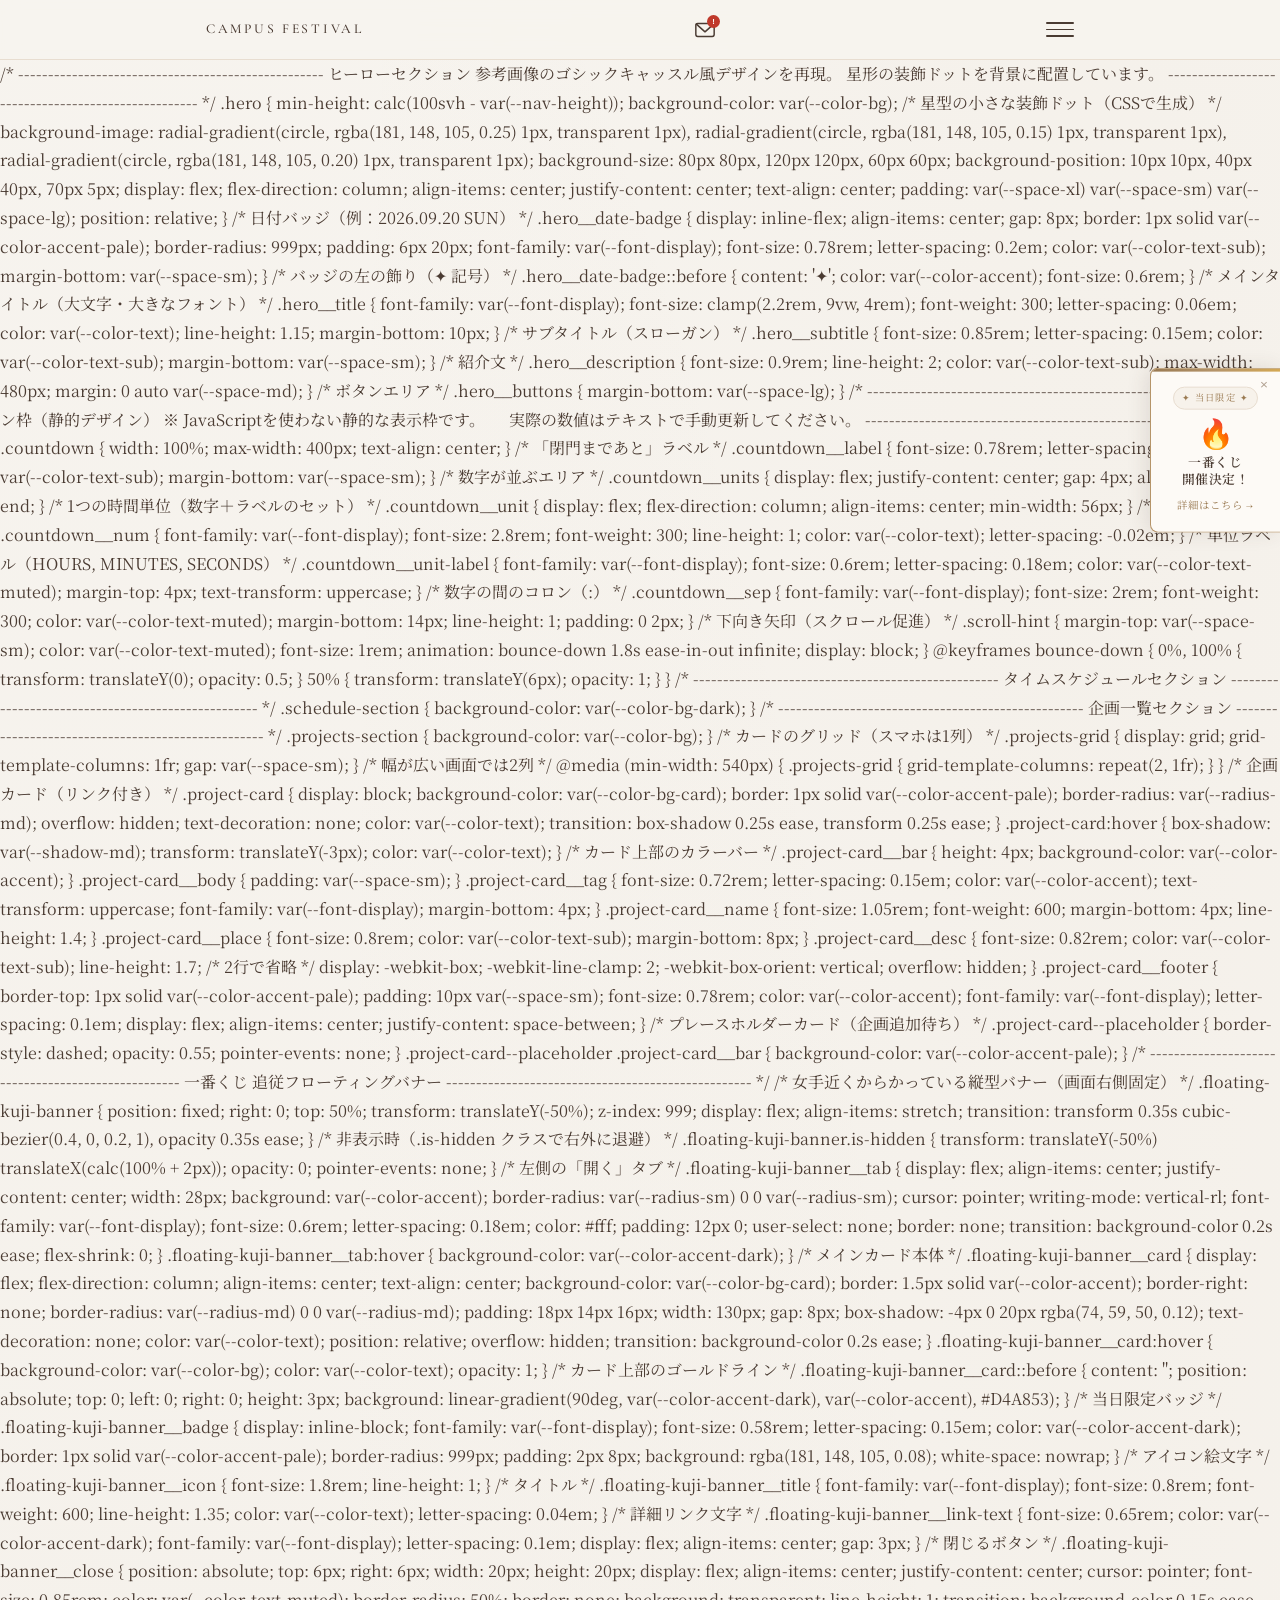
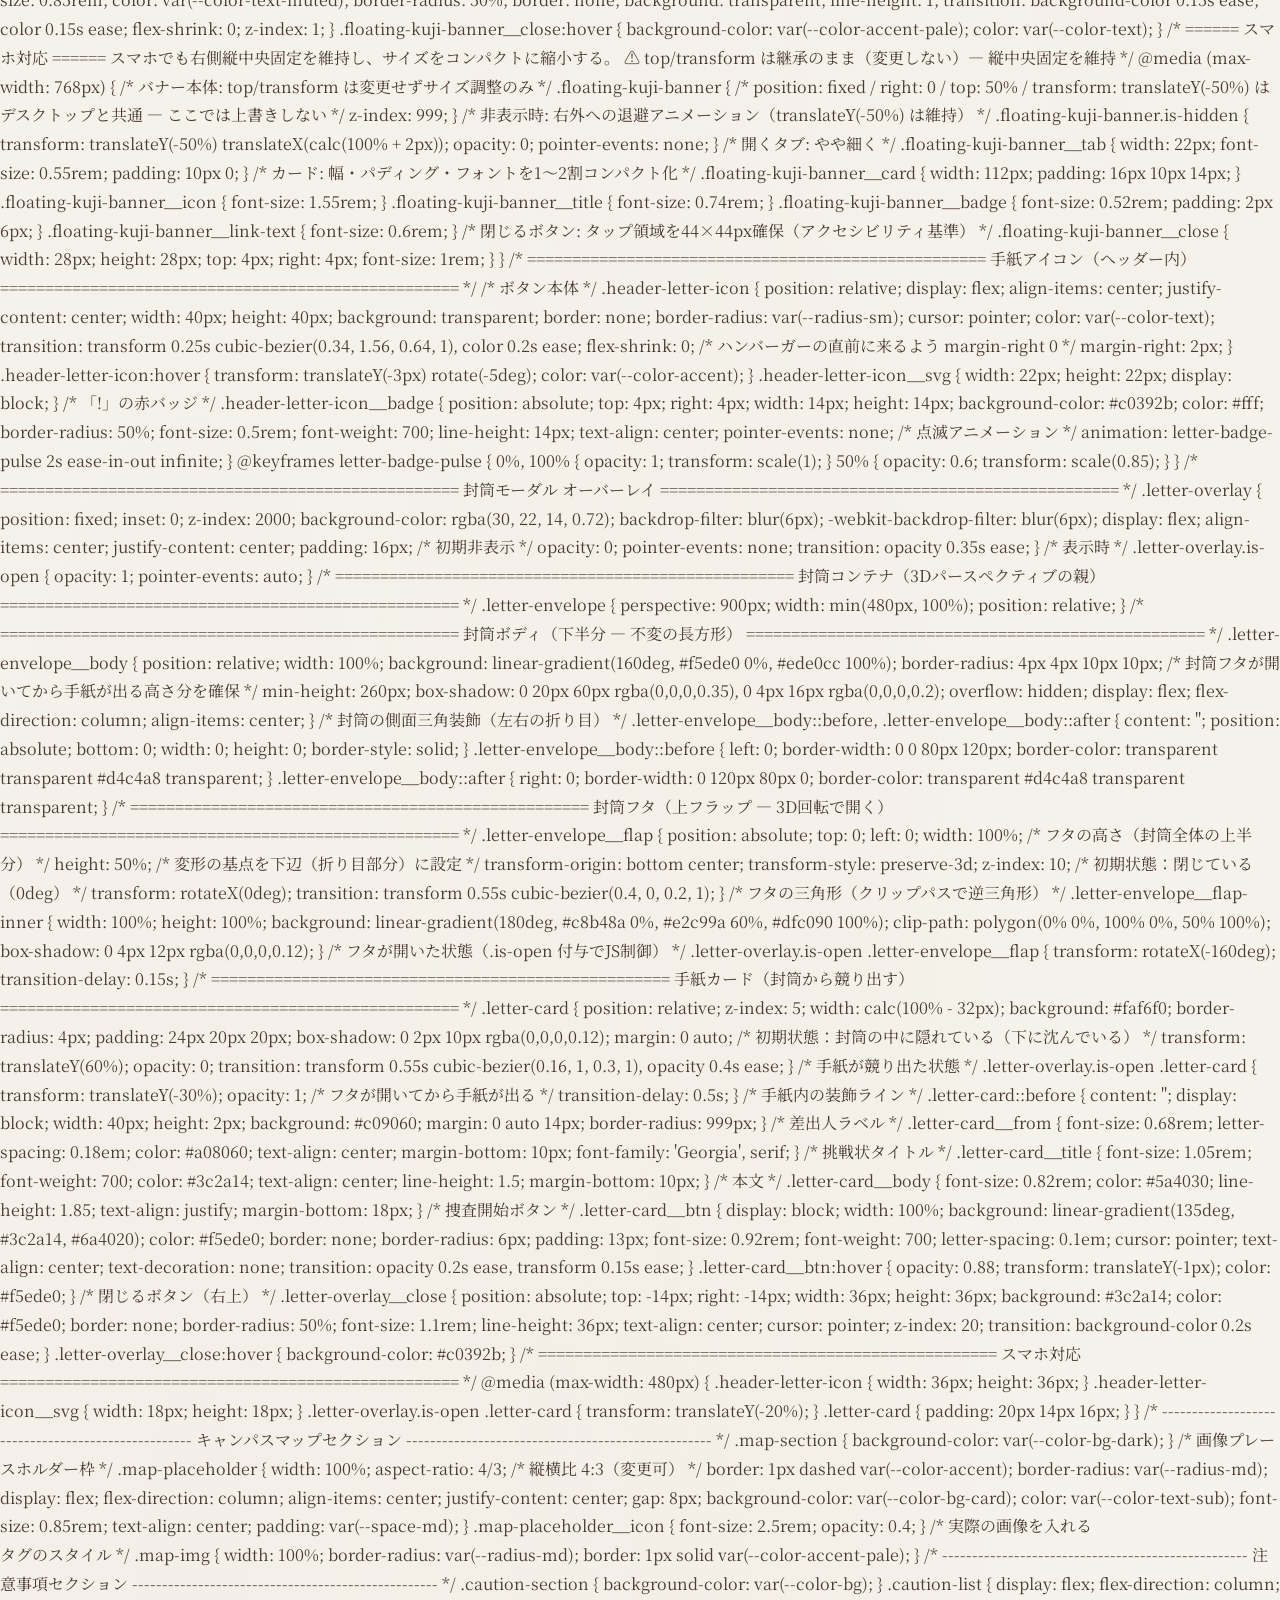
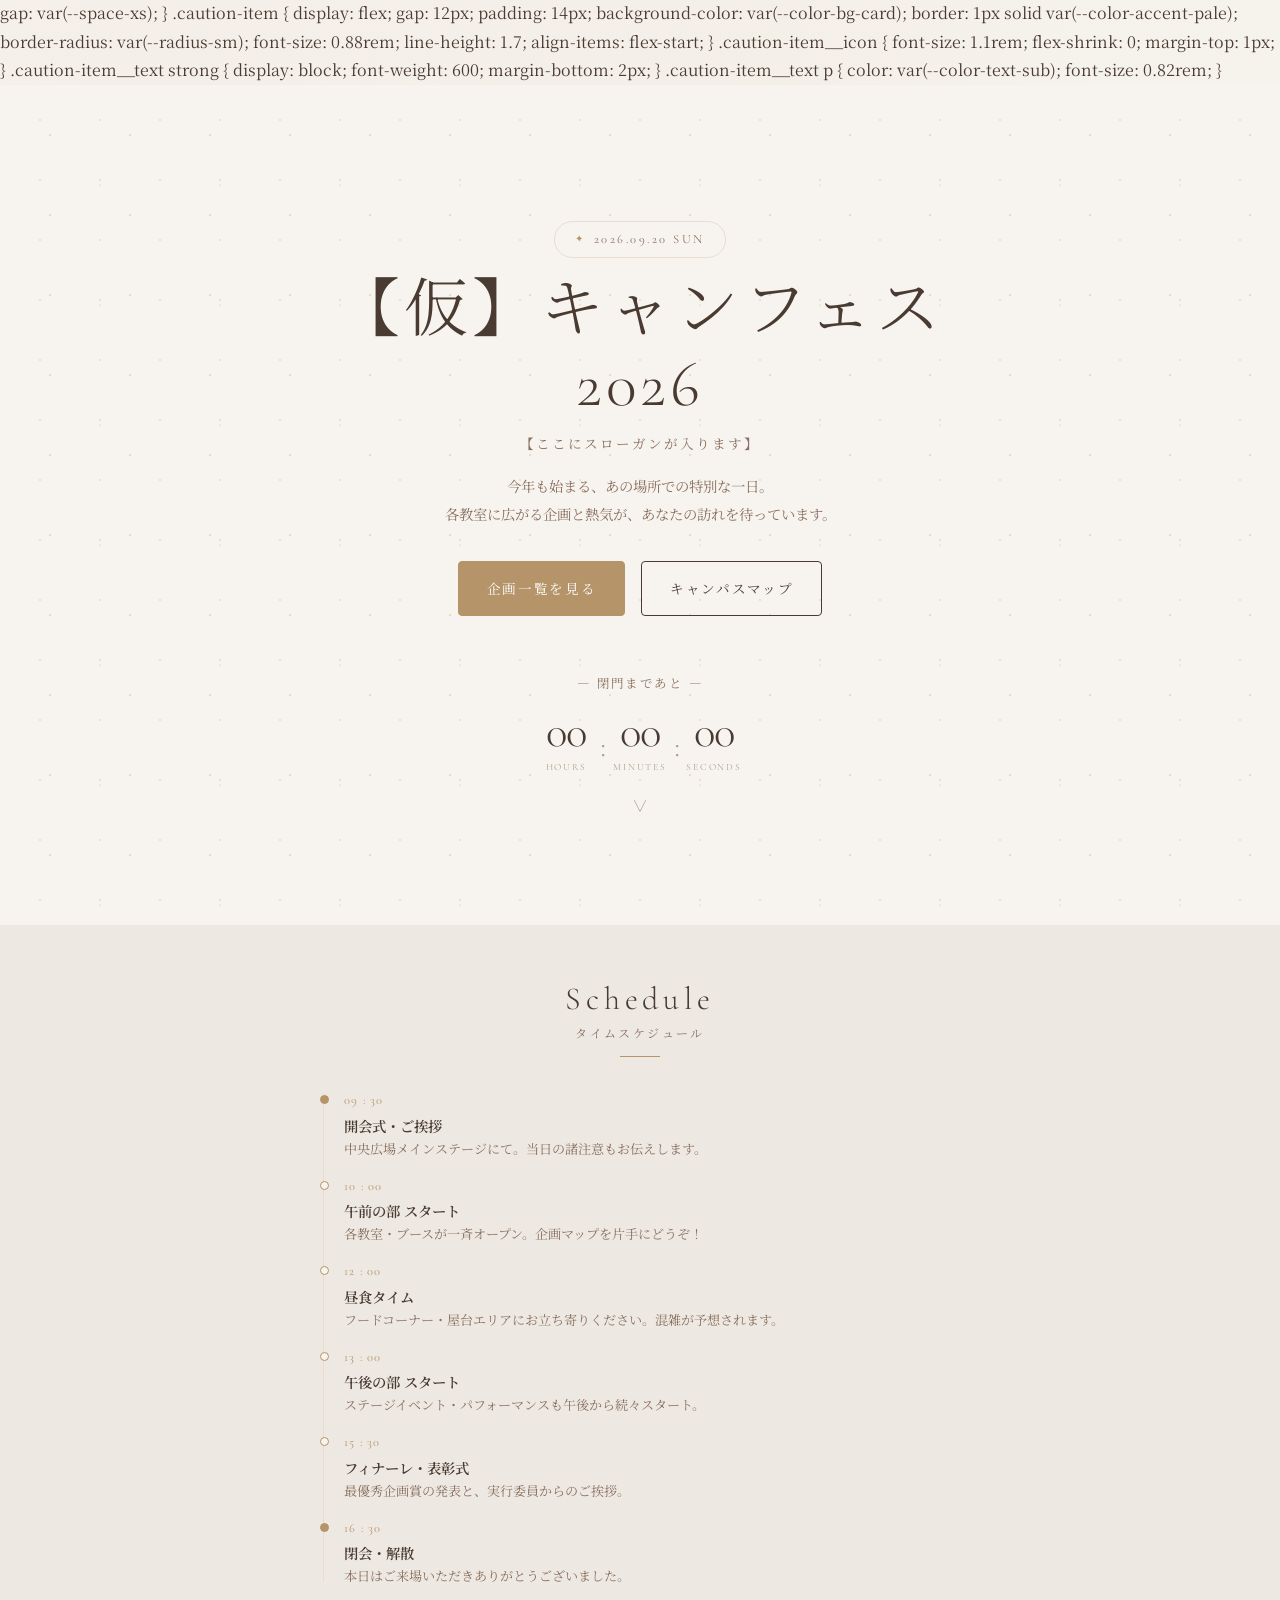
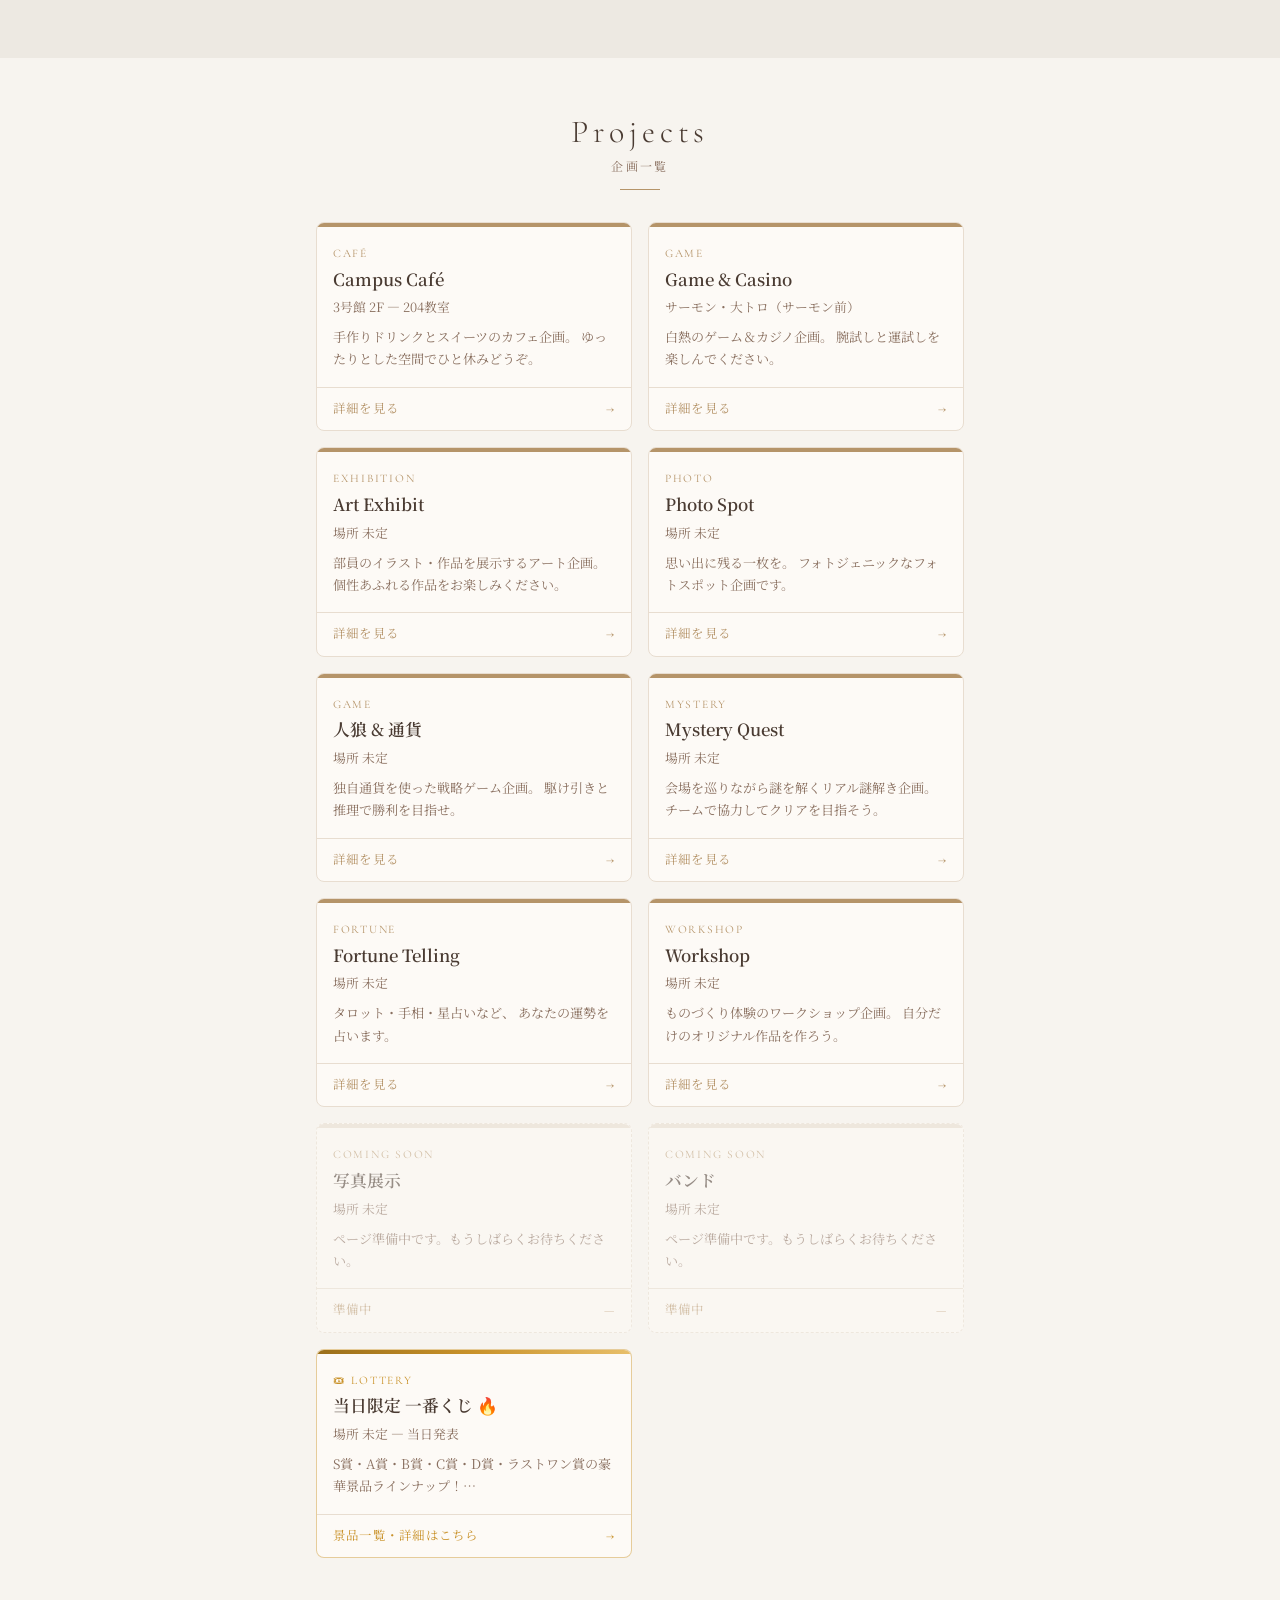
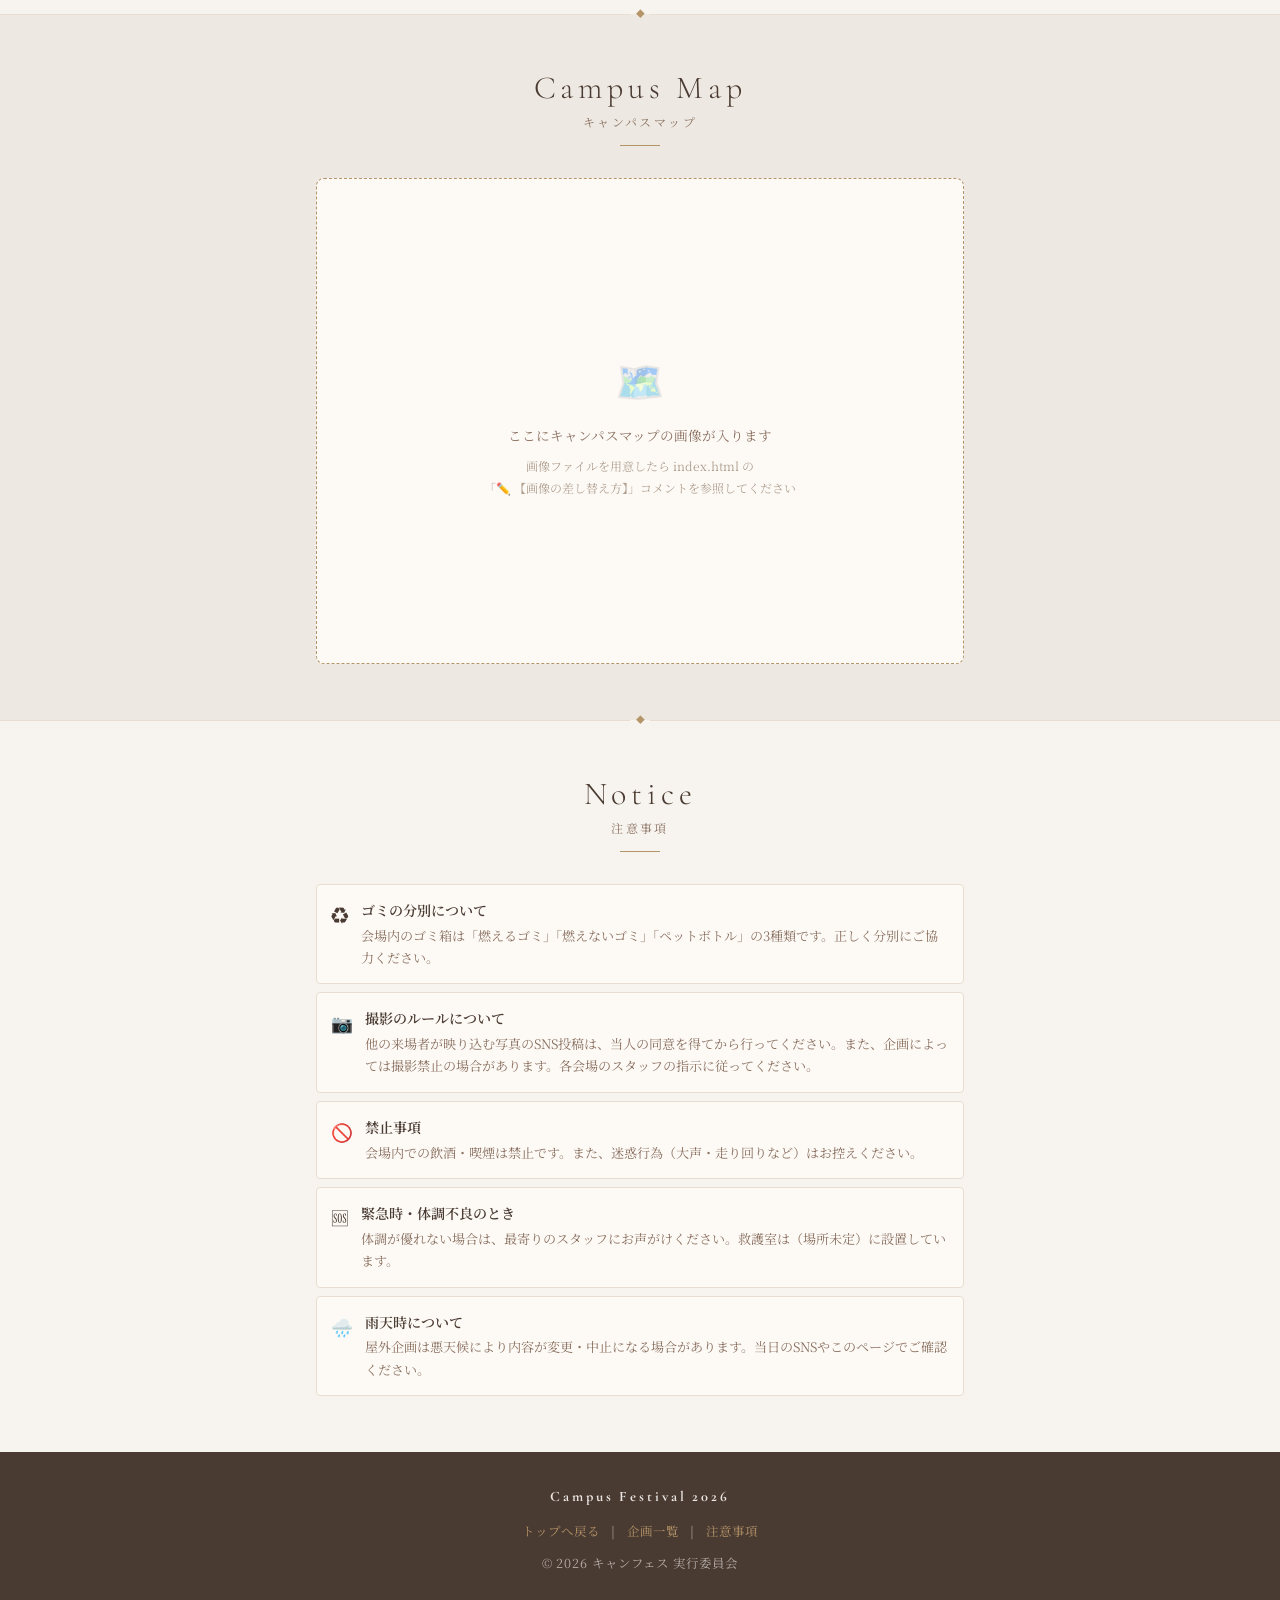
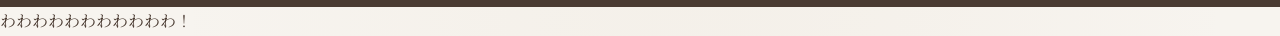
==== commit 37ad5021: "謎解き専用ページに手べるやつ追加＆色々の途中" ====
--- a/index.html
+++ b/index.html
@@ -21,10 +21,10 @@
   <!-- 共通スタイルシートの読み込み（触らなくてOK） -->
   <link rel="stylesheet" href="css/common.css">
 
-  <style>
-    /* ===================================================
-       このページ（index.html）独自のスタイル
-       =================================================== */
+  <!-- ページ固有スタイルシート（トップページ専用） -->
+  <link rel="stylesheet" href="css/index.css">
+  <!-- 封筒モーダルスタイル（謎解き手紙アイコン＆封筒モーダル） -->
+  <link rel="stylesheet" href="css/letter-modal.css">
 
     /* ---------------------------------------------------
        ヒーローセクション
@@ -516,6 +516,313 @@
       }
     }
 
+    /* ===================================================
+       手紙アイコン（ヘッダー内）
+    =================================================== */
+
+    /* ボタン本体 */
+    .header-letter-icon {
+      position: relative;
+      display: flex;
+      align-items: center;
+      justify-content: center;
+      width: 40px;
+      height: 40px;
+      background: transparent;
+      border: none;
+      border-radius: var(--radius-sm);
+      cursor: pointer;
+      color: var(--color-text);
+      transition: transform 0.25s cubic-bezier(0.34, 1.56, 0.64, 1),
+                  color 0.2s ease;
+      flex-shrink: 0;
+      /* ハンバーガーの直前に来るよう margin-right 0 */
+      margin-right: 2px;
+    }
+
+    .header-letter-icon:hover {
+      transform: translateY(-3px) rotate(-5deg);
+      color: var(--color-accent);
+    }
+
+    .header-letter-icon__svg {
+      width: 22px;
+      height: 22px;
+      display: block;
+    }
+
+    /* 「!」の赤バッジ */
+    .header-letter-icon__badge {
+      position: absolute;
+      top: 4px;
+      right: 4px;
+      width: 14px;
+      height: 14px;
+      background-color: #c0392b;
+      color: #fff;
+      border-radius: 50%;
+      font-size: 0.5rem;
+      font-weight: 700;
+      line-height: 14px;
+      text-align: center;
+      pointer-events: none;
+      /* 点滅アニメーション */
+      animation: letter-badge-pulse 2s ease-in-out infinite;
+    }
+
+    @keyframes letter-badge-pulse {
+      0%, 100% { opacity: 1;   transform: scale(1); }
+      50%       { opacity: 0.6; transform: scale(0.85); }
+    }
+
+    /* ===================================================
+       封筒モーダル オーバーレイ
+    =================================================== */
+
+    .letter-overlay {
+      position: fixed;
+      inset: 0;
+      z-index: 2000;
+      background-color: rgba(30, 22, 14, 0.72);
+      backdrop-filter: blur(6px);
+      -webkit-backdrop-filter: blur(6px);
+      display: flex;
+      align-items: center;
+      justify-content: center;
+      padding: 16px;
+      /* 初期非表示 */
+      opacity: 0;
+      pointer-events: none;
+      transition: opacity 0.35s ease;
+    }
+
+    /* 表示時 */
+    .letter-overlay.is-open {
+      opacity: 1;
+      pointer-events: auto;
+    }
+
+    /* ===================================================
+       封筒コンテナ（3Dパースペクティブの親）
+    =================================================== */
+    .letter-envelope {
+      perspective: 900px;
+      width: min(480px, 100%);
+      position: relative;
+    }
+
+    /* ===================================================
+       封筒ボディ（下半分 — 不変の長方形）
+    =================================================== */
+    .letter-envelope__body {
+      position: relative;
+      width: 100%;
+      background: linear-gradient(160deg, #f5ede0 0%, #ede0cc 100%);
+      border-radius: 4px 4px 10px 10px;
+      /* 封筒フタが開いてから手紙が出る高さ分を確保 */
+      min-height: 260px;
+      box-shadow:
+        0 20px 60px rgba(0,0,0,0.35),
+        0 4px 16px rgba(0,0,0,0.2);
+      overflow: hidden;
+      display: flex;
+      flex-direction: column;
+      align-items: center;
+    }
+
+    /* 封筒の側面三角装飾（左右の折り目） */
+    .letter-envelope__body::before,
+    .letter-envelope__body::after {
+      content: '';
+      position: absolute;
+      bottom: 0;
+      width: 0;
+      height: 0;
+      border-style: solid;
+    }
+    .letter-envelope__body::before {
+      left: 0;
+      border-width: 0 0 80px 120px;
+      border-color: transparent transparent #d4c4a8 transparent;
+    }
+    .letter-envelope__body::after {
+      right: 0;
+      border-width: 0 120px 80px 0;
+      border-color: transparent #d4c4a8 transparent transparent;
+    }
+
+    /* ===================================================
+       封筒フタ（上フラップ — 3D回転で開く）
+    =================================================== */
+    .letter-envelope__flap {
+      position: absolute;
+      top: 0;
+      left: 0;
+      width: 100%;
+      /* フタの高さ（封筒全体の上半分） */
+      height: 50%;
+      /* 変形の基点を下辺（折り目部分）に設定 */
+      transform-origin: bottom center;
+      transform-style: preserve-3d;
+      z-index: 10;
+      /* 初期状態：閉じている（0deg） */
+      transform: rotateX(0deg);
+      transition: transform 0.55s cubic-bezier(0.4, 0, 0.2, 1);
+    }
+
+    /* フタの三角形（クリップパスで逆三角形） */
+    .letter-envelope__flap-inner {
+      width: 100%;
+      height: 100%;
+      background: linear-gradient(180deg, #c8b48a 0%, #e2c99a 60%, #dfc090 100%);
+      clip-path: polygon(0% 0%, 100% 0%, 50% 100%);
+      box-shadow: 0 4px 12px rgba(0,0,0,0.12);
+    }
+
+    /* フタが開いた状態（.is-open 付与でJS制御） */
+    .letter-overlay.is-open .letter-envelope__flap {
+      transform: rotateX(-160deg);
+      transition-delay: 0.15s;
+    }
+
+    /* ===================================================
+       手紙カード（封筒から競り出す）
+    =================================================== */
+    .letter-card {
+      position: relative;
+      z-index: 5;
+      width: calc(100% - 32px);
+      background: #faf6f0;
+      border-radius: 4px;
+      padding: 24px 20px 20px;
+      box-shadow: 0 2px 10px rgba(0,0,0,0.12);
+      margin: 0 auto;
+      /* 初期状態：封筒の中に隠れている（下に沈んでいる） */
+      transform: translateY(60%);
+      opacity: 0;
+      transition:
+        transform 0.55s cubic-bezier(0.16, 1, 0.3, 1),
+        opacity   0.4s  ease;
+    }
+
+    /* 手紙が競り出た状態 */
+    .letter-overlay.is-open .letter-card {
+      transform: translateY(-30%);
+      opacity: 1;
+      /* フタが開いてから手紙が出る */
+      transition-delay: 0.5s;
+    }
+
+    /* 手紙内の装飾ライン */
+    .letter-card::before {
+      content: '';
+      display: block;
+      width: 40px;
+      height: 2px;
+      background: #c09060;
+      margin: 0 auto 14px;
+      border-radius: 999px;
+    }
+
+    /* 差出人ラベル */
+    .letter-card__from {
+      font-size: 0.68rem;
+      letter-spacing: 0.18em;
+      color: #a08060;
+      text-align: center;
+      margin-bottom: 10px;
+      font-family: 'Georgia', serif;
+    }
+
+    /* 挑戦状タイトル */
+    .letter-card__title {
+      font-size: 1.05rem;
+      font-weight: 700;
+      color: #3c2a14;
+      text-align: center;
+      line-height: 1.5;
+      margin-bottom: 10px;
+    }
+
+    /* 本文 */
+    .letter-card__body {
+      font-size: 0.82rem;
+      color: #5a4030;
+      line-height: 1.85;
+      text-align: justify;
+      margin-bottom: 18px;
+    }
+
+    /* 捜査開始ボタン */
+    .letter-card__btn {
+      display: block;
+      width: 100%;
+      background: linear-gradient(135deg, #3c2a14, #6a4020);
+      color: #f5ede0;
+      border: none;
+      border-radius: 6px;
+      padding: 13px;
+      font-size: 0.92rem;
+      font-weight: 700;
+      letter-spacing: 0.1em;
+      cursor: pointer;
+      text-align: center;
+      text-decoration: none;
+      transition: opacity 0.2s ease, transform 0.15s ease;
+    }
+
+    .letter-card__btn:hover {
+      opacity: 0.88;
+      transform: translateY(-1px);
+      color: #f5ede0;
+    }
+
+    /* 閉じるボタン（右上） */
+    .letter-overlay__close {
+      position: absolute;
+      top: -14px;
+      right: -14px;
+      width: 36px;
+      height: 36px;
+      background: #3c2a14;
+      color: #f5ede0;
+      border: none;
+      border-radius: 50%;
+      font-size: 1.1rem;
+      line-height: 36px;
+      text-align: center;
+      cursor: pointer;
+      z-index: 20;
+      transition: background-color 0.2s ease;
+    }
+
+    .letter-overlay__close:hover {
+      background-color: #c0392b;
+    }
+
+    /* ===================================================
+       スマホ対応
+    =================================================== */
+    @media (max-width: 480px) {
+      .header-letter-icon {
+        width: 36px;
+        height: 36px;
+      }
+
+      .header-letter-icon__svg {
+        width: 18px;
+        height: 18px;
+      }
+
+      .letter-overlay.is-open .letter-card {
+        transform: translateY(-20%);
+      }
+
+      .letter-card {
+        padding: 20px 14px 16px;
+      }
+    }
+
     /* ---------------------------------------------------
        キャンパスマップセクション
     --------------------------------------------------- */
@@ -623,6 +930,27 @@
         <a href="index.html">Campus Festival</a>
       </div>
 
+      <!-- ========================================================
+           🔍 謎解き手紙アイコン（ハンバーガーの左隣に配置）
+           クリックで封筒モーダルが開きます
+      ======================================================== -->
+      <button
+        class="header-letter-icon"
+        id="header-letter-btn"
+        aria-label="謎解きゲームへの挑戦状を開く"
+        type="button"
+      >
+        <!-- 封筒SVGアイコン -->
+        <svg class="header-letter-icon__svg" viewBox="0 0 24 24" fill="none" xmlns="http://www.w3.org/2000/svg" aria-hidden="true">
+          <!-- 封筒の本体 -->
+          <rect x="2" y="5" width="20" height="14" rx="2" stroke="currentColor" stroke-width="1.6"/>
+          <!-- フタの折り目（V字） -->
+          <polyline points="2,5 12,14 22,5" stroke="currentColor" stroke-width="1.6" stroke-linejoin="round"/>
+        </svg>
+        <!-- 「！」のバッジ（注目を引く赤点） -->
+        <span class="header-letter-icon__badge" aria-hidden="true">!</span>
+      </button>
+
       <!-- ハンバーガーアイコン（<label> で checkbox と連動）
            クリックするとメニューが開きます -->
       <label for="nav-toggle" class="site-nav__hamburger" aria-label="メニューを開く">
@@ -1293,6 +1621,116 @@
     })();
   </script>
 
+  <!-- ========================================================
+       🔍 謎解き：封筒モーダル HTML
+       ✏️ 【編集ガイド】挑戦状の文面はここで変更できます。
+  ======================================================== -->
+  <div
+    class="letter-overlay"
+    id="letter-overlay"
+    role="dialog"
+    aria-modal="true"
+    aria-label="謎解きゲームへの挑戦状"
+    aria-hidden="true"
+  >
+    <div class="letter-envelope" id="letter-envelope">
+
+      <!-- 閉じるボタン（右上） -->
+      <button
+        class="letter-overlay__close"
+        id="letter-close"
+        aria-label="挑戦状を閉じる"
+        type="button"
+      >&times;</button>
+
+      <!-- 封筒ボディ -->
+      <div class="letter-envelope__body">
+
+        <!-- フタ（3D回転で開く） -->
+        <div class="letter-envelope__flap" aria-hidden="true">
+          <div class="letter-envelope__flap-inner"></div>
+        </div>
+
+        <!-- 手紙カード（競り出てくる） -->
+        <div class="letter-card" role="document">
+
+          <!-- ✏️ 差出人ラベル（変更可） -->
+          <p class="letter-card__from">— FROM: UNKNOWN X —</p>
+
+          <!-- ✏️ 挑戦状タイトル（変更可） -->
+          <h2 class="letter-card__title">
+            🔍 キャンフェスデマ事件<br>
+            捜査員への挑戦状
+          </h2>
+
+          <!-- ✏️ 挑戦状本文（変更可） -->
+          <p class="letter-card__body">
+            キャンフェス2026に関する不審な噂が広まっている。<br>
+            目撃者の証言を読み解き、デマを仕掛けた真犯人を特定せよ。<br>
+            君に解けるかな……？
+          </p>
+
+          <!-- ✏️ 遷移先（変更可） -->
+          <a
+            href="pages/mystery-quest-game/index.html"
+            class="letter-card__btn"
+            id="letter-start-btn"
+          >
+            🔍 捜査を開始する
+          </a>
+        </div>
+      </div>
+    </div>
+  </div><!-- /.letter-overlay -->
+
+  <!-- 封筒モーダル JS -->
+  <script>
+  (function () {
+    'use strict';
+
+    var overlay   = document.getElementById('letter-overlay');
+    var openBtn   = document.getElementById('header-letter-btn');
+    var closeBtn  = document.getElementById('letter-close');
+
+    if (!overlay || !openBtn) return;
+
+    /* --- モーダルを開く --- */
+    function openModal() {
+      overlay.classList.add('is-open');
+      overlay.setAttribute('aria-hidden', 'false');
+      document.body.style.overflow = 'hidden'; // スクロール防止
+      // フォーカスを閉じるボタンへ
+      if (closeBtn) setTimeout(function () { closeBtn.focus(); }, 400);
+    }
+
+    /* --- モーダルを閉じる --- */
+    function closeModal() {
+      overlay.classList.remove('is-open');
+      overlay.setAttribute('aria-hidden', 'true');
+      document.body.style.overflow = '';
+      // フォーカスをアイコンボタンへ戻す
+      openBtn.focus();
+    }
+
+    /* --- イベント設定 --- */
+    openBtn.addEventListener('click', openModal);
+
+    if (closeBtn) closeBtn.addEventListener('click', closeModal);
+
+    // オーバーレイ背景クリックで閉じる（封筒枠外）
+    overlay.addEventListener('click', function (e) {
+      if (e.target === overlay) closeModal();
+    });
+
+    // Escape キーで閉じる
+    document.addEventListener('keydown', function (e) {
+      if (e.key === 'Escape' && overlay.classList.contains('is-open')) {
+        closeModal();
+      }
+    });
+  })();
+  </script>
+
 </body>
 
 </html>
--- a/css/index.css
+++ b/css/index.css
@@ -0,0 +1,526 @@
+/*
+============================================================
+  index.css — トップページ（index.html）専用スタイル
+============================================================
+  ※ このファイルは index.html の <style> ブロックから
+     抽出したスタイルです。
+     common.css の読み込み後に読み込んでください。
+============================================================
+*/
+
+/* ---------------------------------------------------
+   ヒーローセクション
+   参考画像のゴシックキャッスル風デザインを再現。
+   星形の装飾ドットを背景に配置しています。
+--------------------------------------------------- */
+.hero {
+  min-height: calc(100svh - var(--nav-height));
+  background-color: var(--color-bg);
+  background-image:
+    radial-gradient(circle, rgba(181, 148, 105, 0.25) 1px, transparent 1px),
+    radial-gradient(circle, rgba(181, 148, 105, 0.15) 1px, transparent 1px),
+    radial-gradient(circle, rgba(181, 148, 105, 0.20) 1px, transparent 1px);
+  background-size: 80px 80px, 120px 120px, 60px 60px;
+  background-position: 10px 10px, 40px 40px, 70px 5px;
+  display: flex;
+  flex-direction: column;
+  align-items: center;
+  justify-content: center;
+  text-align: center;
+  padding: var(--space-xl) var(--space-sm) var(--space-lg);
+  position: relative;
+}
+
+/* 日付バッジ（例：2026.09.20 SUN） */
+.hero__date-badge {
+  display: inline-flex;
+  align-items: center;
+  gap: 8px;
+  border: 1px solid var(--color-accent-pale);
+  border-radius: 999px;
+  padding: 6px 20px;
+  font-family: var(--font-display);
+  font-size: 0.78rem;
+  letter-spacing: 0.2em;
+  color: var(--color-text-sub);
+  margin-bottom: var(--space-sm);
+}
+
+/* バッジの左の飾り（✦ 記号） */
+.hero__date-badge::before {
+  content: '✦';
+  color: var(--color-accent);
+  font-size: 0.6rem;
+}
+
+/* メインタイトル（大文字・大きなフォント） */
+.hero__title {
+  font-family: var(--font-display);
+  font-size: clamp(2.2rem, 9vw, 4rem);
+  font-weight: 300;
+  letter-spacing: 0.06em;
+  color: var(--color-text);
+  line-height: 1.15;
+  margin-bottom: 10px;
+}
+
+/* サブタイトル（スローガン） */
+.hero__subtitle {
+  font-size: 0.85rem;
+  letter-spacing: 0.15em;
+  color: var(--color-text-sub);
+  margin-bottom: var(--space-sm);
+}
+
+/* 紹介文 */
+.hero__description {
+  font-size: 0.9rem;
+  line-height: 2;
+  color: var(--color-text-sub);
+  max-width: 480px;
+  margin: 0 auto var(--space-md);
+}
+
+/* ボタンエリア */
+.hero__buttons {
+  margin-bottom: var(--space-lg);
+}
+
+/* ---------------------------------------------------
+   カウントダウン枠
+   ※ JSで数値を自動更新します（js/countdown.js）
+--------------------------------------------------- */
+.countdown {
+  width: 100%;
+  max-width: 400px;
+  text-align: center;
+}
+
+.countdown__label {
+  font-size: 0.78rem;
+  letter-spacing: 0.2em;
+  color: var(--color-text-sub);
+  margin-bottom: var(--space-sm);
+}
+
+.countdown__units {
+  display: flex;
+  justify-content: center;
+  gap: 4px;
+  align-items: flex-end;
+}
+
+.countdown__unit {
+  display: flex;
+  flex-direction: column;
+  align-items: center;
+  min-width: 56px;
+}
+
+.countdown__num {
+  font-family: var(--font-display);
+  font-size: 2.8rem;
+  font-weight: 300;
+  line-height: 1;
+  color: var(--color-text);
+  letter-spacing: -0.02em;
+}
+
+.countdown__unit-label {
+  font-family: var(--font-display);
+  font-size: 0.6rem;
+  letter-spacing: 0.18em;
+  color: var(--color-text-muted);
+  margin-top: 4px;
+  text-transform: uppercase;
+}
+
+.countdown__sep {
+  font-family: var(--font-display);
+  font-size: 2rem;
+  font-weight: 300;
+  color: var(--color-text-muted);
+  margin-bottom: 14px;
+  line-height: 1;
+  padding: 0 2px;
+}
+
+/* 下向き矢印（スクロール促進） */
+.scroll-hint {
+  margin-top: var(--space-sm);
+  color: var(--color-text-muted);
+  font-size: 1rem;
+  animation: bounce-down 1.8s ease-in-out infinite;
+  display: block;
+}
+
+@keyframes bounce-down {
+  0%, 100% { transform: translateY(0);  opacity: 0.5; }
+  50%       { transform: translateY(6px); opacity: 1; }
+}
+
+/* ---------------------------------------------------
+   タイムスケジュールセクション
+--------------------------------------------------- */
+.schedule-section {
+  background-color: var(--color-bg-dark);
+}
+
+/* ---------------------------------------------------
+   企画一覧セクション
+--------------------------------------------------- */
+.projects-section {
+  background-color: var(--color-bg);
+}
+
+.projects-grid {
+  display: grid;
+  grid-template-columns: 1fr;
+  gap: var(--space-sm);
+}
+
+@media (min-width: 540px) {
+  .projects-grid {
+    grid-template-columns: repeat(2, 1fr);
+  }
+}
+
+.project-card {
+  display: block;
+  background-color: var(--color-bg-card);
+  border: 1px solid var(--color-accent-pale);
+  border-radius: var(--radius-md);
+  overflow: hidden;
+  text-decoration: none;
+  color: var(--color-text);
+  transition: box-shadow 0.25s ease, transform 0.25s ease;
+}
+
+.project-card:hover {
+  box-shadow: var(--shadow-md);
+  transform: translateY(-3px);
+  color: var(--color-text);
+}
+
+.project-card__bar {
+  height: 4px;
+  background-color: var(--color-accent);
+}
+
+.project-card__body {
+  padding: var(--space-sm);
+}
+
+.project-card__tag {
+  font-size: 0.72rem;
+  letter-spacing: 0.15em;
+  color: var(--color-accent);
+  text-transform: uppercase;
+  font-family: var(--font-display);
+  margin-bottom: 4px;
+}
+
+.project-card__name {
+  font-size: 1.05rem;
+  font-weight: 600;
+  margin-bottom: 4px;
+  line-height: 1.4;
+}
+
+.project-card__place {
+  font-size: 0.8rem;
+  color: var(--color-text-sub);
+  margin-bottom: 8px;
+}
+
+.project-card__desc {
+  font-size: 0.82rem;
+  color: var(--color-text-sub);
+  line-height: 1.7;
+  display: -webkit-box;
+  -webkit-line-clamp: 2;
+  -webkit-box-orient: vertical;
+  overflow: hidden;
+}
+
+.project-card__footer {
+  border-top: 1px solid var(--color-accent-pale);
+  padding: 10px var(--space-sm);
+  font-size: 0.78rem;
+  color: var(--color-accent);
+  font-family: var(--font-display);
+  letter-spacing: 0.1em;
+  display: flex;
+  align-items: center;
+  justify-content: space-between;
+}
+
+.project-card--placeholder {
+  border-style: dashed;
+  opacity: 0.55;
+  pointer-events: none;
+}
+
+.project-card--placeholder .project-card__bar {
+  background-color: var(--color-accent-pale);
+}
+
+/* ---------------------------------------------------
+   一番くじ 追従フローティングバナー
+--------------------------------------------------- */
+.floating-kuji-banner {
+  position: fixed;
+  right: 0;
+  top: 50%;
+  transform: translateY(-50%);
+  z-index: 999;
+  display: flex;
+  align-items: stretch;
+  transition: transform 0.35s cubic-bezier(0.4, 0, 0.2, 1), opacity 0.35s ease;
+}
+
+.floating-kuji-banner.is-hidden {
+  transform: translateY(-50%) translateX(calc(100% + 2px));
+  opacity: 0;
+  pointer-events: none;
+}
+
+.floating-kuji-banner__tab {
+  display: flex;
+  align-items: center;
+  justify-content: center;
+  width: 28px;
+  background: var(--color-accent);
+  border-radius: var(--radius-sm) 0 0 var(--radius-sm);
+  cursor: pointer;
+  writing-mode: vertical-rl;
+  font-family: var(--font-display);
+  font-size: 0.6rem;
+  letter-spacing: 0.18em;
+  color: #fff;
+  padding: 12px 0;
+  user-select: none;
+  border: none;
+  transition: background-color 0.2s ease;
+  flex-shrink: 0;
+}
+
+.floating-kuji-banner__tab:hover {
+  background-color: var(--color-accent-dark);
+}
+
+.floating-kuji-banner__card {
+  display: flex;
+  flex-direction: column;
+  align-items: center;
+  text-align: center;
+  background-color: var(--color-bg-card);
+  border: 1.5px solid var(--color-accent);
+  border-right: none;
+  border-radius: var(--radius-md) 0 0 var(--radius-md);
+  padding: 18px 14px 16px;
+  width: 130px;
+  gap: 8px;
+  box-shadow: -4px 0 20px rgba(74, 59, 50, 0.12);
+  text-decoration: none;
+  color: var(--color-text);
+  position: relative;
+  overflow: hidden;
+  transition: background-color 0.2s ease;
+}
+
+.floating-kuji-banner__card:hover {
+  background-color: var(--color-bg);
+  color: var(--color-text);
+  opacity: 1;
+}
+
+.floating-kuji-banner__card::before {
+  content: '';
+  position: absolute;
+  top: 0; left: 0; right: 0;
+  height: 3px;
+  background: linear-gradient(90deg, var(--color-accent-dark), var(--color-accent), #D4A853);
+}
+
+.floating-kuji-banner__badge {
+  display: inline-block;
+  font-family: var(--font-display);
+  font-size: 0.58rem;
+  letter-spacing: 0.15em;
+  color: var(--color-accent-dark);
+  border: 1px solid var(--color-accent-pale);
+  border-radius: 999px;
+  padding: 2px 8px;
+  background: rgba(181, 148, 105, 0.08);
+  white-space: nowrap;
+}
+
+.floating-kuji-banner__icon {
+  font-size: 1.8rem;
+  line-height: 1;
+}
+
+.floating-kuji-banner__title {
+  font-family: var(--font-display);
+  font-size: 0.8rem;
+  font-weight: 600;
+  line-height: 1.35;
+  color: var(--color-text);
+  letter-spacing: 0.04em;
+}
+
+.floating-kuji-banner__link-text {
+  font-size: 0.65rem;
+  color: var(--color-accent-dark);
+  font-family: var(--font-display);
+  letter-spacing: 0.1em;
+  display: flex;
+  align-items: center;
+  gap: 3px;
+}
+
+.floating-kuji-banner__close {
+  position: absolute;
+  top: 6px;
+  right: 6px;
+  width: 20px;
+  height: 20px;
+  display: flex;
+  align-items: center;
+  justify-content: center;
+  cursor: pointer;
+  font-size: 0.85rem;
+  color: var(--color-text-muted);
+  border-radius: 50%;
+  border: none;
+  background: transparent;
+  line-height: 1;
+  transition: background-color 0.15s ease, color 0.15s ease;
+  flex-shrink: 0;
+  z-index: 1;
+}
+
+.floating-kuji-banner__close:hover {
+  background-color: var(--color-accent-pale);
+  color: var(--color-text);
+}
+
+/* スマホ対応 */
+@media (max-width: 768px) {
+  .floating-kuji-banner {
+    z-index: 999;
+  }
+
+  .floating-kuji-banner.is-hidden {
+    transform: translateY(-50%) translateX(calc(100% + 2px));
+    opacity: 0;
+    pointer-events: none;
+  }
+
+  .floating-kuji-banner__tab {
+    width: 22px;
+    font-size: 0.55rem;
+    padding: 10px 0;
+  }
+
+  .floating-kuji-banner__card {
+    width: 112px;
+    padding: 16px 10px 14px;
+  }
+
+  .floating-kuji-banner__icon  { font-size: 1.55rem; }
+  .floating-kuji-banner__title { font-size: 0.74rem; }
+
+  .floating-kuji-banner__badge {
+    font-size: 0.52rem;
+    padding: 2px 6px;
+  }
+
+  .floating-kuji-banner__link-text { font-size: 0.6rem; }
+
+  .floating-kuji-banner__close {
+    width: 28px;
+    height: 28px;
+    top: 4px;
+    right: 4px;
+    font-size: 1rem;
+  }
+}
+
+/* ---------------------------------------------------
+   キャンパスマップセクション
+--------------------------------------------------- */
+.map-section {
+  background-color: var(--color-bg-dark);
+}
+
+.map-placeholder {
+  width: 100%;
+  aspect-ratio: 4/3;
+  border: 1px dashed var(--color-accent);
+  border-radius: var(--radius-md);
+  display: flex;
+  flex-direction: column;
+  align-items: center;
+  justify-content: center;
+  gap: 8px;
+  background-color: var(--color-bg-card);
+  color: var(--color-text-sub);
+  font-size: 0.85rem;
+  text-align: center;
+  padding: var(--space-md);
+}
+
+.map-placeholder__icon {
+  font-size: 2.5rem;
+  opacity: 0.4;
+}
+
+.map-img {
+  width: 100%;
+  border-radius: var(--radius-md);
+  border: 1px solid var(--color-accent-pale);
+}
+
+/* ---------------------------------------------------
+   注意事項セクション
+--------------------------------------------------- */
+.caution-section {
+  background-color: var(--color-bg);
+}
+
+.caution-list {
+  display: flex;
+  flex-direction: column;
+  gap: var(--space-xs);
+}
+
+.caution-item {
+  display: flex;
+  gap: 12px;
+  padding: 14px;
+  background-color: var(--color-bg-card);
+  border: 1px solid var(--color-accent-pale);
+  border-radius: var(--radius-sm);
+  font-size: 0.88rem;
+  line-height: 1.7;
+  align-items: flex-start;
+}
+
+.caution-item__icon {
+  font-size: 1.1rem;
+  flex-shrink: 0;
+  margin-top: 1px;
+}
+
+.caution-item__text strong {
+  display: block;
+  font-weight: 600;
+  margin-bottom: 2px;
+}
+
+.caution-item__text p {
+  color: var(--color-text-sub);
+  font-size: 0.82rem;
+}
--- a/css/letter-modal.css
+++ b/css/letter-modal.css
@@ -0,0 +1,373 @@
+/*
+============================================================
+  letter-modal.css — 謎解き封筒モーダル 専用スタイル
+============================================================
+  ヘッダー手紙アイコン（.header-letter-icon）と
+  封筒開閉モーダル（.letter-overlay）のスタイルです。
+
+  ✏️ 【カスタマイズガイド】
+     封筒・手紙の色は下記 "色変数コメント" を参考に
+     値を直接書き換えてください。
+============================================================
+*/
+
+/* ===================================================
+   手紙アイコン（ヘッダー右側）
+   .site-nav__inner 内でハンバーガーの直前に並びます。
+=================================================== */
+
+/* ナビ右端をflex化して間隔を揃える（既存 hamburger との並列） */
+.site-nav__inner {
+  /* 既存の内部要素（logo / letter-icon / hamburger）を横並びに */
+  display: flex;
+  align-items: center;
+  justify-content: space-between;
+  gap: 0; /* 個別 margin で制御 */
+}
+
+/* ロゴとアイコン群を右寄せするためのスペーサー */
+.site-nav__right {
+  display: flex;
+  align-items: center;
+  gap: 4px; /* アイコンとハンバーガーの間隔 */
+}
+
+/* ボタン本体 */
+.header-letter-icon {
+  position: relative;
+  display: flex;
+  align-items: center;
+  justify-content: center;
+  width: 40px;
+  height: 40px;
+  padding: 0;
+  background: transparent;
+  border: none;
+  border-radius: 6px;
+  cursor: pointer;
+  /* common.css の --color-text を継承 */
+  color: var(--color-text);
+  transition:
+    transform 0.3s cubic-bezier(0.34, 1.56, 0.64, 1),
+    color 0.2s ease;
+  flex-shrink: 0;
+}
+
+.header-letter-icon:hover {
+  transform: translateY(-3px) rotate(-5deg);
+  color: var(--color-accent);
+}
+
+.header-letter-icon__svg {
+  width: 22px;
+  height: 22px;
+  display: block;
+  pointer-events: none;
+}
+
+/* 赤い「!」バッジ */
+.header-letter-icon__badge {
+  position: absolute;
+  top: 5px;
+  right: 5px;
+  width: 13px;
+  height: 13px;
+  background-color: #c0392b;
+  color: #fff;
+  border-radius: 50%;
+  font-size: 0.48rem;
+  font-weight: 700;
+  line-height: 13px;
+  text-align: center;
+  pointer-events: none;
+  animation: letter-badge-pulse 2s ease-in-out infinite;
+}
+
+@keyframes letter-badge-pulse {
+  0%, 100% { opacity: 1;   transform: scale(1); }
+  50%       { opacity: 0.55; transform: scale(0.82); }
+}
+
+/* スマホ */
+@media (max-width: 480px) {
+  .header-letter-icon {
+    width: 36px;
+    height: 36px;
+  }
+  .header-letter-icon__svg {
+    width: 19px;
+    height: 19px;
+  }
+}
+
+/* ===================================================
+   封筒モーダル — オーバーレイ（背景暗転）
+=================================================== */
+.letter-overlay {
+  position: fixed;
+  inset: 0;
+  z-index: 2000;
+  /* 封筒の色に合わせたダーク暖色背景 */
+  background-color: rgba(28, 18, 10, 0.75);
+  backdrop-filter: blur(8px);
+  -webkit-backdrop-filter: blur(8px);
+  display: flex;
+  align-items: center;
+  justify-content: center;
+  padding: 24px 16px;
+  /* 初期：非表示 */
+  opacity: 0;
+  pointer-events: none;
+  transition: opacity 0.3s ease;
+}
+
+.letter-overlay.is-open {
+  opacity: 1;
+  pointer-events: auto;
+}
+
+/* ===================================================
+   封筒コンテナ（3D遠近法の親 / perspective 設定）
+=================================================== */
+.letter-envelope {
+  /* 3Dアニメーションのため perspective を設定 */
+  perspective: 800px;
+  perspective-origin: 50% 40%;
+  width: min(460px, 100%);
+  position: relative;
+}
+
+/* ===================================================
+   封筒ボディ（下半分 — 固定の長方形）
+=================================================== */
+.letter-envelope__body {
+  position: relative;
+  width: 100%;
+  /* ✏️ 封筒の地色（ベージュ） */
+  background: linear-gradient(160deg, #f0e6d2 0%, #e8d8be 100%);
+  border-radius: 4px 4px 10px 10px;
+  /* 手紙カードが競り出る分の高さを確保 */
+  min-height: 240px;
+  box-shadow:
+    0 24px 64px rgba(0, 0, 0, 0.4),
+    0 4px 16px rgba(0, 0, 0, 0.2);
+  /* overflow: visible で手紙カードが上に飛び出せるようにする */
+  overflow: visible;
+  display: flex;
+  flex-direction: column;
+  align-items: center;
+}
+
+/* 封筒の側面三角形（左右の折り目 / ::before と ::after） */
+.letter-envelope__body::before,
+.letter-envelope__body::after {
+  content: '';
+  position: absolute;
+  bottom: 0;
+  width: 0;
+  height: 0;
+  border-style: solid;
+  /* フタや手紙カードより奥に */
+  z-index: 1;
+}
+.letter-envelope__body::before {
+  left: 0;
+  border-width: 0 0 72px 112px;
+  border-color: transparent transparent #cdb898 transparent;
+}
+.letter-envelope__body::after {
+  right: 0;
+  border-width: 0 112px 72px 0;
+  border-color: transparent #cdb898 transparent transparent;
+}
+
+/* ===================================================
+   封筒フタ（上フラップ — 3D回転で開く）
+=================================================== */
+.letter-envelope__flap {
+  position: absolute;
+  top: 0;
+  left: 0;
+  width: 100%;
+  height: 50%;
+  /* 変形の基点：下辺（封筒との接続部） */
+  transform-origin: bottom center;
+  transform-style: preserve-3d;
+  /* フタは手紙カードより前面 */
+  z-index: 20;
+  /* 閉じた状態 */
+  transform: rotateX(0deg);
+  transition: transform 0.5s ease-out;
+}
+
+/* フタの三角形（逆三角形のクリップ） */
+.letter-envelope__flap-inner {
+  width: 100%;
+  height: 100%;
+  /* ✏️ フタの色（やや濃いベージュ） */
+  background: linear-gradient(170deg, #b8986a 0%, #d4b880 55%, #c8a860 100%);
+  clip-path: polygon(0% 0%, 100% 0%, 50% 100%);
+  box-shadow: 0 6px 16px rgba(0, 0, 0, 0.15);
+}
+
+/* フタが開いた状態（.is-open でJS付与） */
+.letter-overlay.is-open .letter-envelope__flap {
+  /* -180deg でフタが完全に裏返って開く */
+  transform: rotateX(-180deg);
+  transition-delay: 0.1s;
+}
+
+/* ===================================================
+   手紙カード（封筒から競り出す）
+=================================================== */
+.letter-card {
+  position: relative;
+  /* フタ（z-index:20）と封筒三角（z-index:1）の間に配置 */
+  z-index: 10;
+  width: calc(100% - 28px);
+  /* ✏️ 手紙の地色（クリーム白） */
+  background: #fdfaf5;
+  border-radius: 3px;
+  padding: 22px 20px 18px;
+  box-shadow:
+    0 -2px 8px rgba(0, 0, 0, 0.08),
+    0 4px 16px rgba(0, 0, 0, 0.12);
+  margin: 0 auto;
+  /* 初期：封筒内に隠れている */
+  transform: translateY(55%);
+  opacity: 0;
+  transition:
+    transform 0.5s cubic-bezier(0.16, 1, 0.3, 1),
+    opacity   0.4s ease;
+}
+
+/* 手紙が競り出た状態 */
+.letter-overlay.is-open .letter-card {
+  /* 封筒の上端からカード全体が見えるよう -65% 上へ */
+  transform: translateY(-65%);
+  opacity: 1;
+  /* フタが開いてから競り出す */
+  transition-delay: 0.48s;
+}
+
+/* 手紙内の装飾ライン */
+.letter-card::before {
+  content: '';
+  display: block;
+  width: 36px;
+  height: 2px;
+  /* ✏️ 装飾ラインの色 */
+  background: #a07040;
+  margin: 0 auto 12px;
+  border-radius: 999px;
+}
+
+/* 差出人ラベル */
+.letter-card__from {
+  font-size: 0.67rem;
+  letter-spacing: 0.2em;
+  color: #9a7050;
+  text-align: center;
+  margin-bottom: 10px;
+  font-family: 'Georgia', 'Times New Roman', serif;
+}
+
+/* 挑戦状タイトル */
+.letter-card__title {
+  font-size: 1.0rem;
+  font-weight: 700;
+  color: #2c1a08;
+  text-align: center;
+  line-height: 1.55;
+  margin-bottom: 10px;
+}
+
+/* 本文 */
+.letter-card__body {
+  font-size: 0.82rem;
+  color: #503820;
+  line-height: 1.85;
+  text-align: justify;
+  margin-bottom: 16px;
+}
+
+/* 捜査開始ボタン */
+.letter-card__btn {
+  display: block;
+  width: 100%;
+  /* z-index を明示して確実にクリック可能に */
+  position: relative;
+  z-index: 30;
+  background: linear-gradient(135deg, #2c1a08, #5a3010);
+  color: #f5ede0;
+  border: none;
+  border-radius: 6px;
+  padding: 13px;
+  font-size: 0.9rem;
+  font-weight: 700;
+  letter-spacing: 0.1em;
+  cursor: pointer;
+  text-align: center;
+  text-decoration: none;
+  transition: opacity 0.2s ease, transform 0.15s ease, box-shadow 0.2s ease;
+  box-shadow: 0 2px 8px rgba(0, 0, 0, 0.25);
+}
+
+.letter-card__btn:hover {
+  opacity: 0.9;
+  transform: translateY(-2px);
+  box-shadow: 0 6px 18px rgba(0, 0, 0, 0.3);
+  color: #f5ede0;
+  text-decoration: none;
+}
+
+.letter-card__btn:active {
+  transform: translateY(0);
+}
+
+/* 閉じるボタン（右上） */
+.letter-overlay__close {
+  position: absolute;
+  top: -16px;
+  right: -16px;
+  width: 38px;
+  height: 38px;
+  background: #2c1a08;
+  color: #f0e6d2;
+  border: 2px solid rgba(255,255,255,0.15);
+  border-radius: 50%;
+  font-size: 1.15rem;
+  line-height: 34px;
+  text-align: center;
+  cursor: pointer;
+  z-index: 30;
+  transition: background-color 0.2s ease, transform 0.15s ease;
+}
+
+.letter-overlay__close:hover {
+  background-color: #c0392b;
+  transform: scale(1.1);
+}
+
+/* ===================================================
+   スマホ対応
+=================================================== */
+@media (max-width: 480px) {
+  .letter-overlay.is-open .letter-card {
+    transform: translateY(-55%);
+  }
+
+  .letter-card {
+    padding: 18px 14px 16px;
+    width: calc(100% - 20px);
+  }
+
+  .letter-overlay__close {
+    top: -12px;
+    right: -12px;
+    width: 34px;
+    height: 34px;
+    font-size: 1rem;
+    line-height: 30px;
+  }
+}
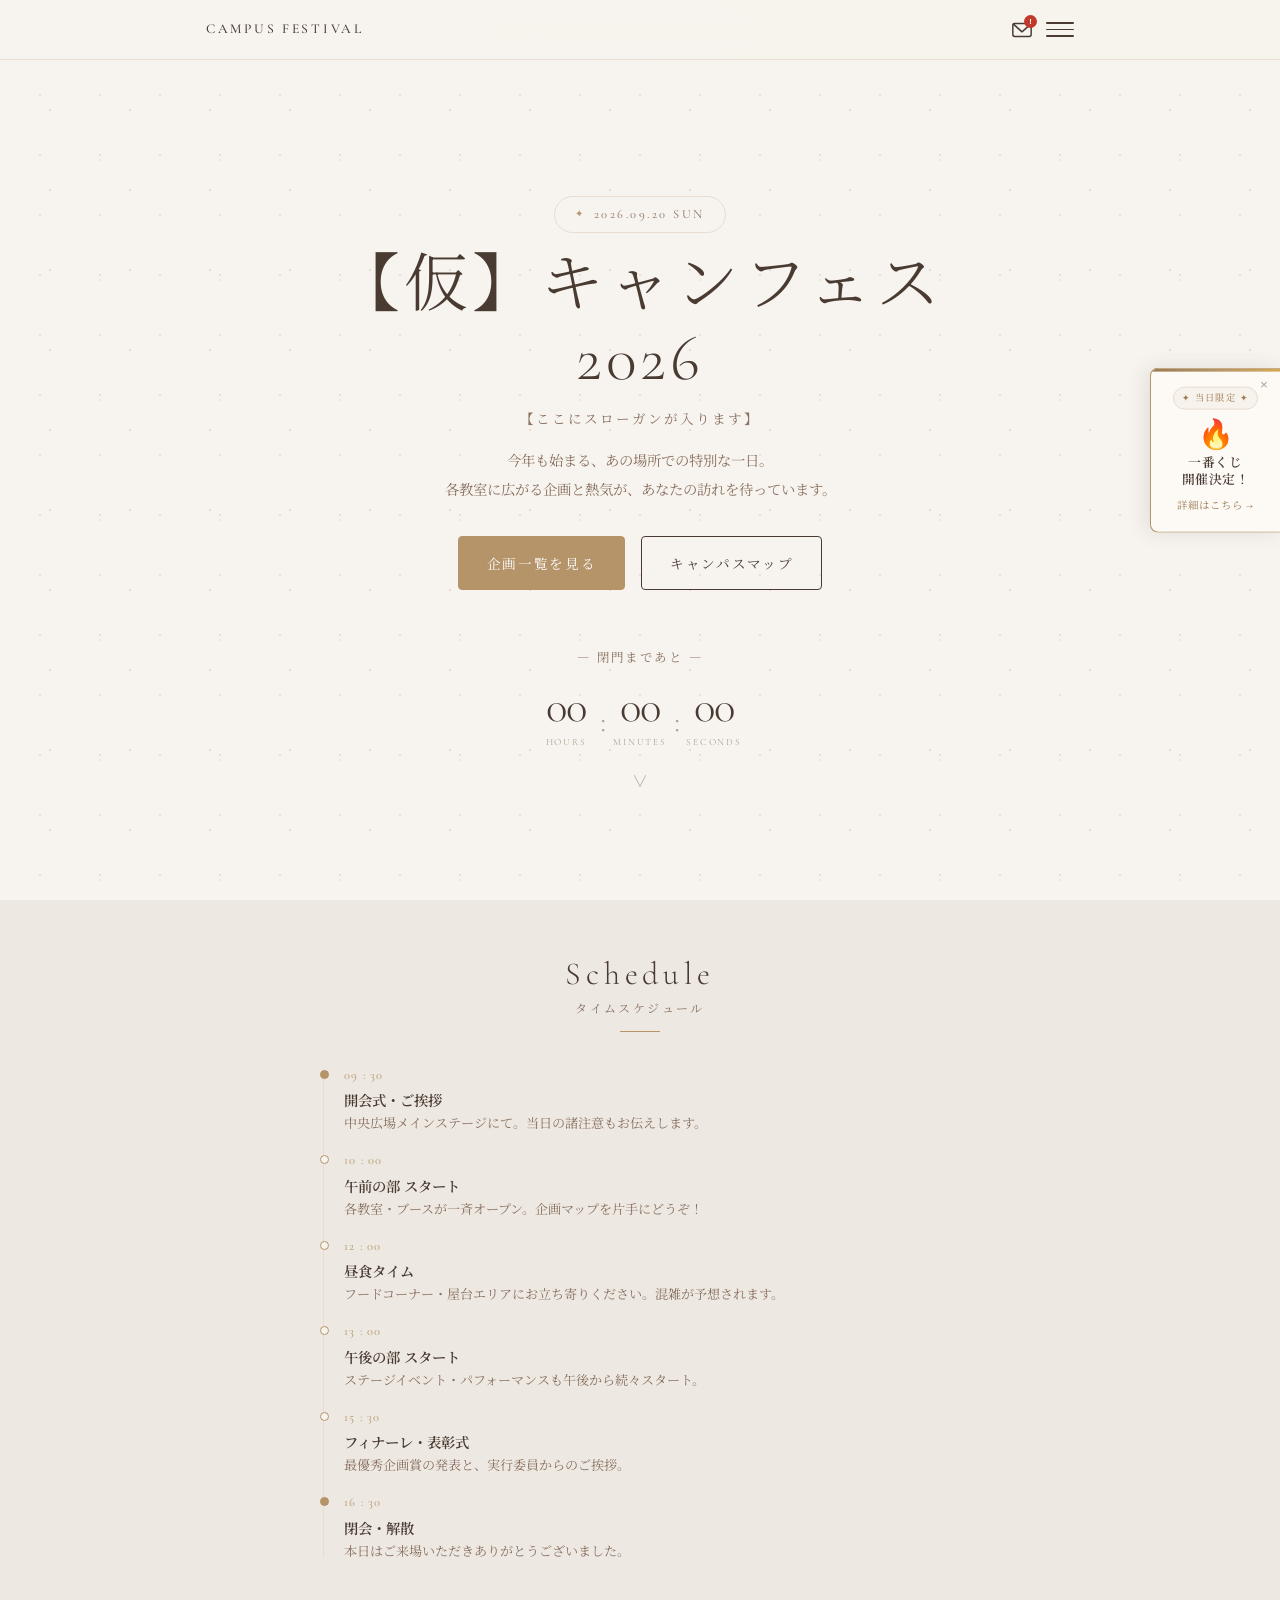
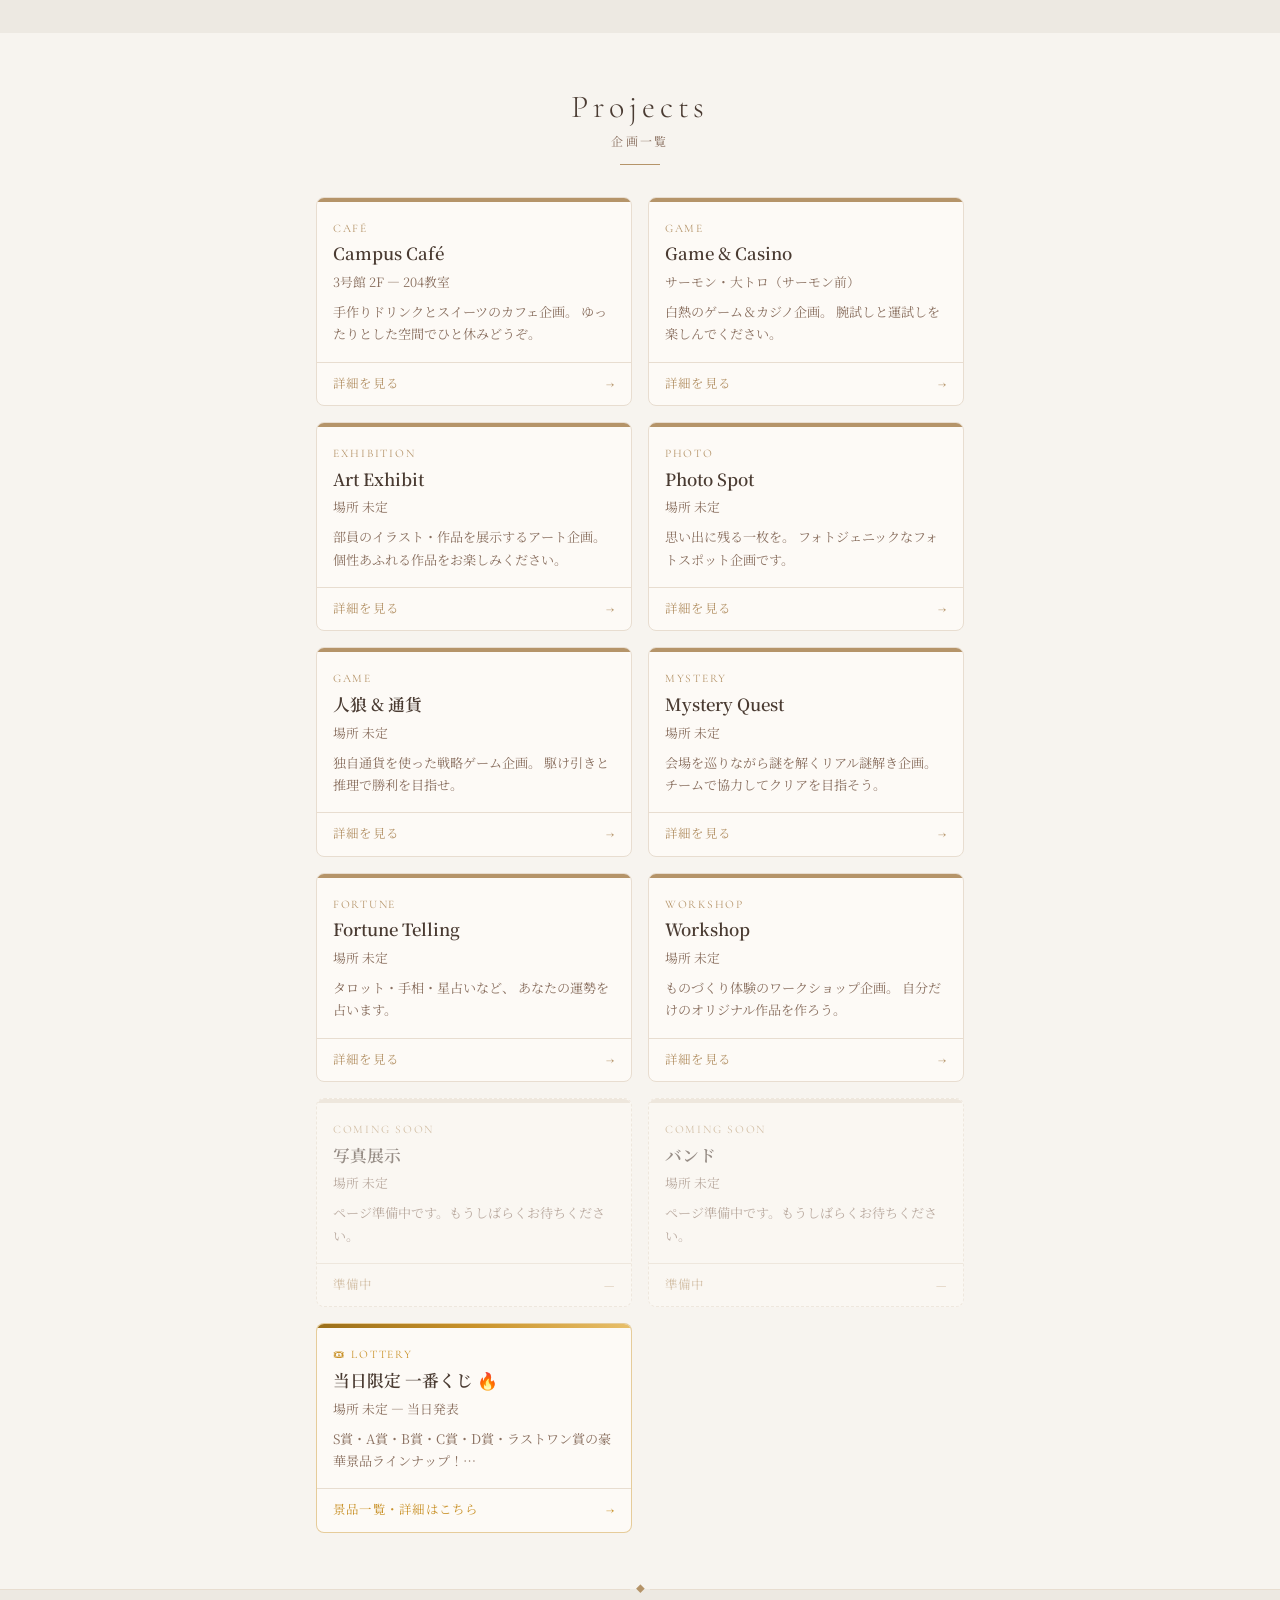
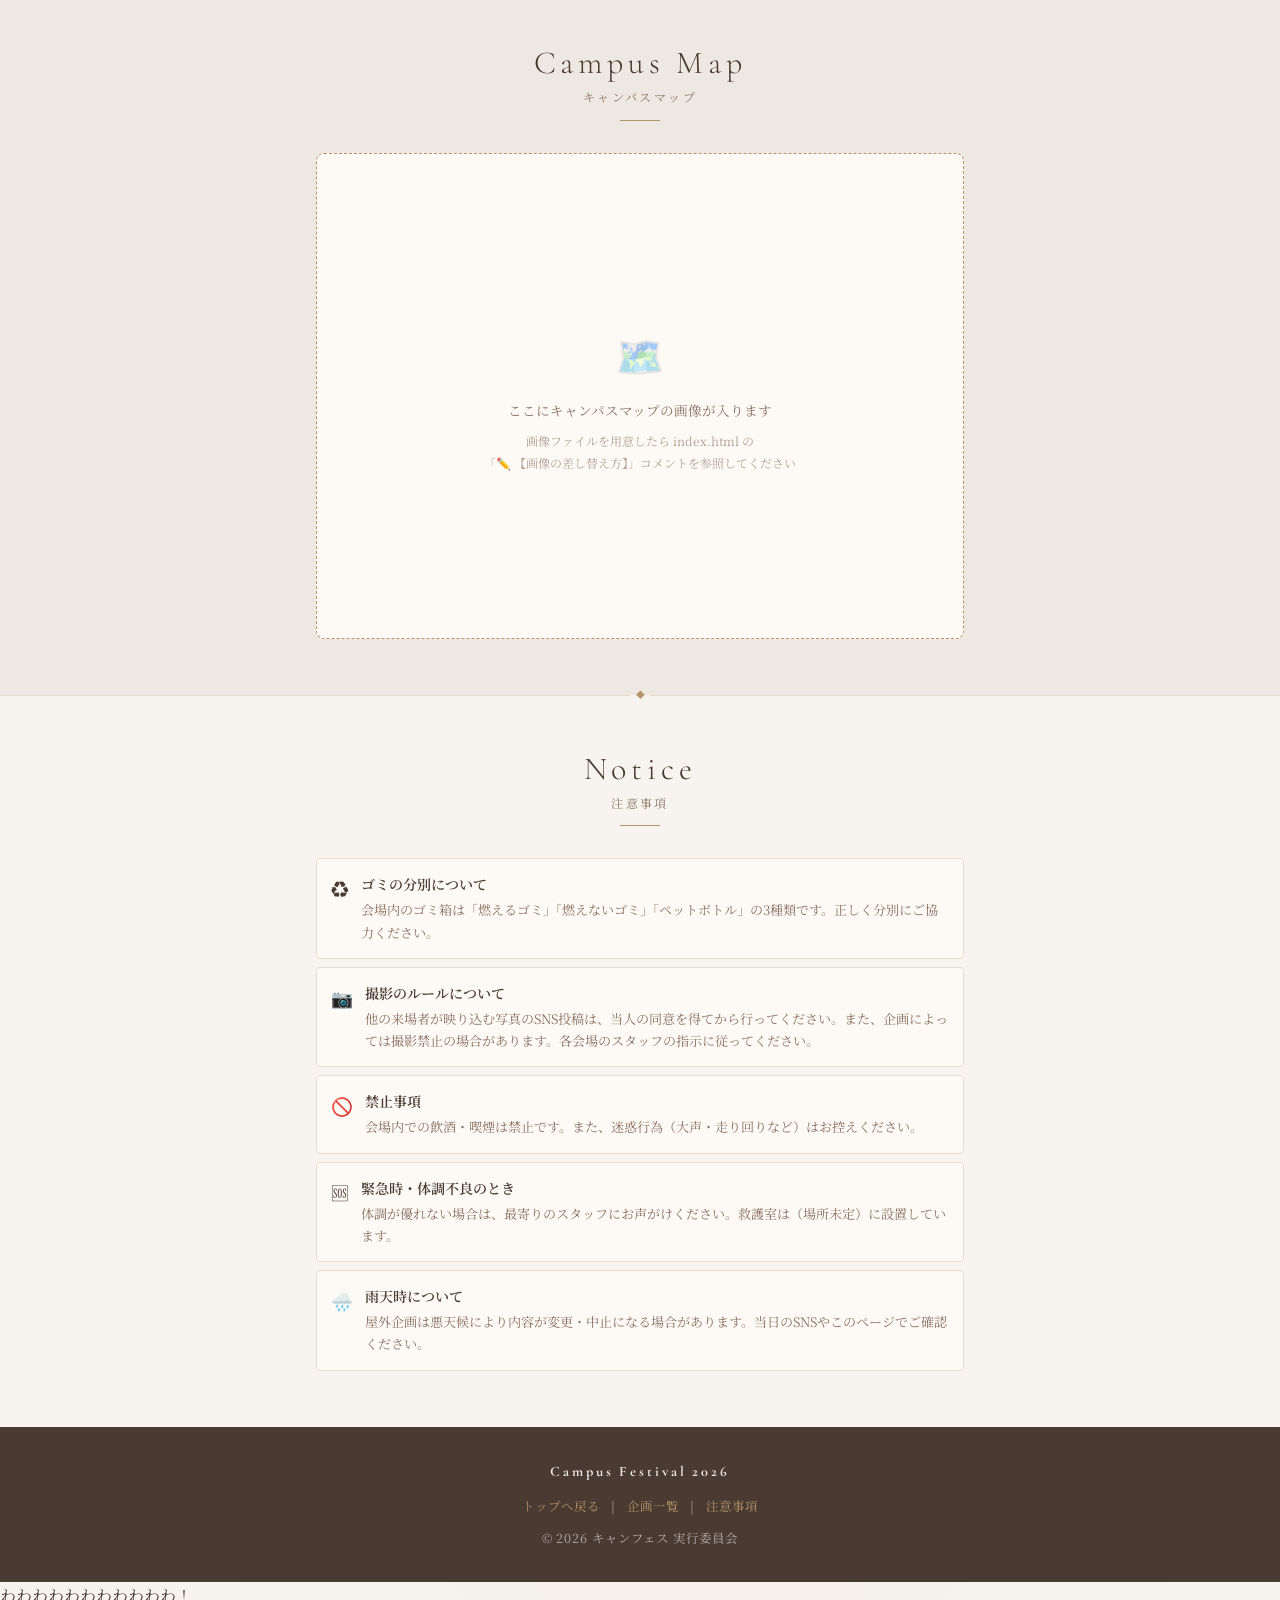
==== commit 20988294: "ちょい調整" ====
--- a/index.html
+++ b/index.html
@@ -26,884 +26,6 @@
   <!-- 封筒モーダルスタイル（謎解き手紙アイコン＆封筒モーダル） -->
   <link rel="stylesheet" href="css/letter-modal.css">
 
-    /* ---------------------------------------------------
-       ヒーローセクション
-       参考画像のゴシックキャッスル風デザインを再現。
-       星形の装飾ドットを背景に配置しています。
-    --------------------------------------------------- */
-    .hero {
-      min-height: calc(100svh - var(--nav-height));
-      background-color: var(--color-bg);
-      /* 星型の小さな装飾ドット（CSSで生成） */
-      background-image:
-        radial-gradient(circle, rgba(181, 148, 105, 0.25) 1px, transparent 1px),
-        radial-gradient(circle, rgba(181, 148, 105, 0.15) 1px, transparent 1px),
-        radial-gradient(circle, rgba(181, 148, 105, 0.20) 1px, transparent 1px);
-      background-size: 80px 80px, 120px 120px, 60px 60px;
-      background-position: 10px 10px, 40px 40px, 70px 5px;
-      display: flex;
-      flex-direction: column;
-      align-items: center;
-      justify-content: center;
-      text-align: center;
-      padding: var(--space-xl) var(--space-sm) var(--space-lg);
-      position: relative;
-    }
-
-    /* 日付バッジ（例：2026.09.20 SUN） */
-    .hero__date-badge {
-      display: inline-flex;
-      align-items: center;
-      gap: 8px;
-      border: 1px solid var(--color-accent-pale);
-      border-radius: 999px;
-      padding: 6px 20px;
-      font-family: var(--font-display);
-      font-size: 0.78rem;
-      letter-spacing: 0.2em;
-      color: var(--color-text-sub);
-      margin-bottom: var(--space-sm);
-    }
-
-    /* バッジの左の飾り（✦ 記号） */
-    .hero__date-badge::before {
-      content: '✦';
-      color: var(--color-accent);
-      font-size: 0.6rem;
-    }
-
-    /* メインタイトル（大文字・大きなフォント） */
-    .hero__title {
-      font-family: var(--font-display);
-      font-size: clamp(2.2rem, 9vw, 4rem);
-      font-weight: 300;
-      letter-spacing: 0.06em;
-      color: var(--color-text);
-      line-height: 1.15;
-      margin-bottom: 10px;
-    }
-
-    /* サブタイトル（スローガン） */
-    .hero__subtitle {
-      font-size: 0.85rem;
-      letter-spacing: 0.15em;
-      color: var(--color-text-sub);
-      margin-bottom: var(--space-sm);
-    }
-
-    /* 紹介文 */
-    .hero__description {
-      font-size: 0.9rem;
-      line-height: 2;
-      color: var(--color-text-sub);
-      max-width: 480px;
-      margin: 0 auto var(--space-md);
-    }
-
-    /* ボタンエリア */
-    .hero__buttons {
-      margin-bottom: var(--space-lg);
-    }
-
-    /* ---------------------------------------------------
-       カウントダウン枠（静的デザイン）
-       ※ JavaScriptを使わない静的な表示枠です。
-       　 実際の数値はテキストで手動更新してください。
-    --------------------------------------------------- */
-    .countdown {
-      width: 100%;
-      max-width: 400px;
-      text-align: center;
-    }
-
-    /* 「閉門まであと」ラベル */
-    .countdown__label {
-      font-size: 0.78rem;
-      letter-spacing: 0.2em;
-      color: var(--color-text-sub);
-      margin-bottom: var(--space-sm);
-    }
-
-    /* 数字が並ぶエリア */
-    .countdown__units {
-      display: flex;
-      justify-content: center;
-      gap: 4px;
-      align-items: flex-end;
-    }
-
-    /* 1つの時間単位（数字＋ラベルのセット） */
-    .countdown__unit {
-      display: flex;
-      flex-direction: column;
-      align-items: center;
-      min-width: 56px;
-    }
-
-    /* 大きな数字 */
-    .countdown__num {
-      font-family: var(--font-display);
-      font-size: 2.8rem;
-      font-weight: 300;
-      line-height: 1;
-      color: var(--color-text);
-      letter-spacing: -0.02em;
-    }
-
-    /* 単位ラベル（HOURS, MINUTES, SECONDS） */
-    .countdown__unit-label {
-      font-family: var(--font-display);
-      font-size: 0.6rem;
-      letter-spacing: 0.18em;
-      color: var(--color-text-muted);
-      margin-top: 4px;
-      text-transform: uppercase;
-    }
-
-    /* 数字の間のコロン（:） */
-    .countdown__sep {
-      font-family: var(--font-display);
-      font-size: 2rem;
-      font-weight: 300;
-      color: var(--color-text-muted);
-      margin-bottom: 14px;
-      line-height: 1;
-      padding: 0 2px;
-    }
-
-    /* 下向き矢印（スクロール促進） */
-    .scroll-hint {
-      margin-top: var(--space-sm);
-      color: var(--color-text-muted);
-      font-size: 1rem;
-      animation: bounce-down 1.8s ease-in-out infinite;
-      display: block;
-    }
-
-    @keyframes bounce-down {
-
-      0%,
-      100% {
-        transform: translateY(0);
-        opacity: 0.5;
-      }
-
-      50% {
-        transform: translateY(6px);
-        opacity: 1;
-      }
-    }
-
-    /* ---------------------------------------------------
-       タイムスケジュールセクション
-    --------------------------------------------------- */
-    .schedule-section {
-      background-color: var(--color-bg-dark);
-    }
-
-    /* ---------------------------------------------------
-       企画一覧セクション
-    --------------------------------------------------- */
-    .projects-section {
-      background-color: var(--color-bg);
-    }
-
-    /* カードのグリッド（スマホは1列） */
-    .projects-grid {
-      display: grid;
-      grid-template-columns: 1fr;
-      gap: var(--space-sm);
-    }
-
-    /* 幅が広い画面では2列 */
-    @media (min-width: 540px) {
-      .projects-grid {
-        grid-template-columns: repeat(2, 1fr);
-      }
-    }
-
-    /* 企画カード（リンク付き） */
-    .project-card {
-      display: block;
-      background-color: var(--color-bg-card);
-      border: 1px solid var(--color-accent-pale);
-      border-radius: var(--radius-md);
-      overflow: hidden;
-      text-decoration: none;
-      color: var(--color-text);
-      transition: box-shadow 0.25s ease, transform 0.25s ease;
-    }
-
-    .project-card:hover {
-      box-shadow: var(--shadow-md);
-      transform: translateY(-3px);
-      color: var(--color-text);
-    }
-
-    /* カード上部のカラーバー */
-    .project-card__bar {
-      height: 4px;
-      background-color: var(--color-accent);
-    }
-
-    .project-card__body {
-      padding: var(--space-sm);
-    }
-
-    .project-card__tag {
-      font-size: 0.72rem;
-      letter-spacing: 0.15em;
-      color: var(--color-accent);
-      text-transform: uppercase;
-      font-family: var(--font-display);
-      margin-bottom: 4px;
-    }
-
-    .project-card__name {
-      font-size: 1.05rem;
-      font-weight: 600;
-      margin-bottom: 4px;
-      line-height: 1.4;
-    }
-
-    .project-card__place {
-      font-size: 0.8rem;
-      color: var(--color-text-sub);
-      margin-bottom: 8px;
-    }
-
-    .project-card__desc {
-      font-size: 0.82rem;
-      color: var(--color-text-sub);
-      line-height: 1.7;
-      /* 2行で省略 */
-      display: -webkit-box;
-      -webkit-line-clamp: 2;
-      -webkit-box-orient: vertical;
-      overflow: hidden;
-    }
-
-    .project-card__footer {
-      border-top: 1px solid var(--color-accent-pale);
-      padding: 10px var(--space-sm);
-      font-size: 0.78rem;
-      color: var(--color-accent);
-      font-family: var(--font-display);
-      letter-spacing: 0.1em;
-      display: flex;
-      align-items: center;
-      justify-content: space-between;
-    }
-
-    /* プレースホルダーカード（企画追加待ち） */
-    .project-card--placeholder {
-      border-style: dashed;
-      opacity: 0.55;
-      pointer-events: none;
-    }
-
-    .project-card--placeholder .project-card__bar {
-      background-color: var(--color-accent-pale);
-    }
-
-    /* ---------------------------------------------------
-       一番くじ 追従フローティングバナー
-    --------------------------------------------------- */
-
-    /* 女手近くからかっている縦型バナー（画面右側固定） */
-    .floating-kuji-banner {
-      position: fixed;
-      right: 0;
-      top: 50%;
-      transform: translateY(-50%);
-      z-index: 999;
-      display: flex;
-      align-items: stretch;
-      transition: transform 0.35s cubic-bezier(0.4, 0, 0.2, 1), opacity 0.35s ease;
-    }
-
-    /* 非表示時（.is-hidden クラスで右外に退避） */
-    .floating-kuji-banner.is-hidden {
-      transform: translateY(-50%) translateX(calc(100% + 2px));
-      opacity: 0;
-      pointer-events: none;
-    }
-
-    /* 左側の「開く」タブ */
-    .floating-kuji-banner__tab {
-      display: flex;
-      align-items: center;
-      justify-content: center;
-      width: 28px;
-      background: var(--color-accent);
-      border-radius: var(--radius-sm) 0 0 var(--radius-sm);
-      cursor: pointer;
-      writing-mode: vertical-rl;
-      font-family: var(--font-display);
-      font-size: 0.6rem;
-      letter-spacing: 0.18em;
-      color: #fff;
-      padding: 12px 0;
-      user-select: none;
-      border: none;
-      transition: background-color 0.2s ease;
-      flex-shrink: 0;
-    }
-
-    .floating-kuji-banner__tab:hover {
-      background-color: var(--color-accent-dark);
-    }
-
-    /* メインカード本体 */
-    .floating-kuji-banner__card {
-      display: flex;
-      flex-direction: column;
-      align-items: center;
-      text-align: center;
-      background-color: var(--color-bg-card);
-      border: 1.5px solid var(--color-accent);
-      border-right: none;
-      border-radius: var(--radius-md) 0 0 var(--radius-md);
-      padding: 18px 14px 16px;
-      width: 130px;
-      gap: 8px;
-      box-shadow: -4px 0 20px rgba(74, 59, 50, 0.12);
-      text-decoration: none;
-      color: var(--color-text);
-      position: relative;
-      overflow: hidden;
-      transition: background-color 0.2s ease;
-    }
-
-    .floating-kuji-banner__card:hover {
-      background-color: var(--color-bg);
-      color: var(--color-text);
-      opacity: 1;
-    }
-
-    /* カード上部のゴールドライン */
-    .floating-kuji-banner__card::before {
-      content: '';
-      position: absolute;
-      top: 0; left: 0; right: 0;
-      height: 3px;
-      background: linear-gradient(90deg, var(--color-accent-dark), var(--color-accent), #D4A853);
-    }
-
-    /* 当日限定バッジ */
-    .floating-kuji-banner__badge {
-      display: inline-block;
-      font-family: var(--font-display);
-      font-size: 0.58rem;
-      letter-spacing: 0.15em;
-      color: var(--color-accent-dark);
-      border: 1px solid var(--color-accent-pale);
-      border-radius: 999px;
-      padding: 2px 8px;
-      background: rgba(181, 148, 105, 0.08);
-      white-space: nowrap;
-    }
-
-    /* アイコン絵文字 */
-    .floating-kuji-banner__icon {
-      font-size: 1.8rem;
-      line-height: 1;
-    }
-
-    /* タイトル */
-    .floating-kuji-banner__title {
-      font-family: var(--font-display);
-      font-size: 0.8rem;
-      font-weight: 600;
-      line-height: 1.35;
-      color: var(--color-text);
-      letter-spacing: 0.04em;
-    }
-
-    /* 詳細リンク文字 */
-    .floating-kuji-banner__link-text {
-      font-size: 0.65rem;
-      color: var(--color-accent-dark);
-      font-family: var(--font-display);
-      letter-spacing: 0.1em;
-      display: flex;
-      align-items: center;
-      gap: 3px;
-    }
-
-    /* 閉じるボタン */
-    .floating-kuji-banner__close {
-      position: absolute;
-      top: 6px;
-      right: 6px;
-      width: 20px;
-      height: 20px;
-      display: flex;
-      align-items: center;
-      justify-content: center;
-      cursor: pointer;
-      font-size: 0.85rem;
-      color: var(--color-text-muted);
-      border-radius: 50%;
-      border: none;
-      background: transparent;
-      line-height: 1;
-      transition: background-color 0.15s ease, color 0.15s ease;
-      flex-shrink: 0;
-      z-index: 1;
-    }
-
-    .floating-kuji-banner__close:hover {
-      background-color: var(--color-accent-pale);
-      color: var(--color-text);
-    }
-
-    /* ====== スマホ対応 ======
-       スマホでも右側縦中央固定を維持し、サイズをコンパクトに縮小する。
-       ⚠️ top/transform は継承のまま（変更しない）— 縦中央固定を維持 */
-    @media (max-width: 768px) {
-      /* バナー本体: top/transform は変更せずサイズ調整のみ */
-      .floating-kuji-banner {
-        /* position: fixed / right: 0 / top: 50% / transform: translateY(-50%)
-           はデスクトップと共通 — ここでは上書きしない */
-        z-index: 999;
-      }
-
-      /* 非表示時: 右外への退避アニメーション（translateY(-50%) は維持） */
-      .floating-kuji-banner.is-hidden {
-        transform: translateY(-50%) translateX(calc(100% + 2px));
-        opacity: 0;
-        pointer-events: none;
-      }
-
-      /* 開くタブ: やや細く */
-      .floating-kuji-banner__tab {
-        width: 22px;
-        font-size: 0.55rem;
-        padding: 10px 0;
-      }
-
-      /* カード: 幅・パディング・フォントを1〜2割コンパクト化 */
-      .floating-kuji-banner__card {
-        width: 112px;
-        padding: 16px 10px 14px;
-      }
-
-      .floating-kuji-banner__icon {
-        font-size: 1.55rem;
-      }
-
-      .floating-kuji-banner__title {
-        font-size: 0.74rem;
-      }
-
-      .floating-kuji-banner__badge {
-        font-size: 0.52rem;
-        padding: 2px 6px;
-      }
-
-      .floating-kuji-banner__link-text {
-        font-size: 0.6rem;
-      }
-
-      /* 閉じるボタン: タップ領域を44×44px確保（アクセシビリティ基準） */
-      .floating-kuji-banner__close {
-        width: 28px;
-        height: 28px;
-        top: 4px;
-        right: 4px;
-        font-size: 1rem;
-      }
-    }
-
-    /* ===================================================
-       手紙アイコン（ヘッダー内）
-    =================================================== */
-
-    /* ボタン本体 */
-    .header-letter-icon {
-      position: relative;
-      display: flex;
-      align-items: center;
-      justify-content: center;
-      width: 40px;
-      height: 40px;
-      background: transparent;
-      border: none;
-      border-radius: var(--radius-sm);
-      cursor: pointer;
-      color: var(--color-text);
-      transition: transform 0.25s cubic-bezier(0.34, 1.56, 0.64, 1),
-                  color 0.2s ease;
-      flex-shrink: 0;
-      /* ハンバーガーの直前に来るよう margin-right 0 */
-      margin-right: 2px;
-    }
-
-    .header-letter-icon:hover {
-      transform: translateY(-3px) rotate(-5deg);
-      color: var(--color-accent);
-    }
-
-    .header-letter-icon__svg {
-      width: 22px;
-      height: 22px;
-      display: block;
-    }
-
-    /* 「!」の赤バッジ */
-    .header-letter-icon__badge {
-      position: absolute;
-      top: 4px;
-      right: 4px;
-      width: 14px;
-      height: 14px;
-      background-color: #c0392b;
-      color: #fff;
-      border-radius: 50%;
-      font-size: 0.5rem;
-      font-weight: 700;
-      line-height: 14px;
-      text-align: center;
-      pointer-events: none;
-      /* 点滅アニメーション */
-      animation: letter-badge-pulse 2s ease-in-out infinite;
-    }
-
-    @keyframes letter-badge-pulse {
-      0%, 100% { opacity: 1;   transform: scale(1); }
-      50%       { opacity: 0.6; transform: scale(0.85); }
-    }
-
-    /* ===================================================
-       封筒モーダル オーバーレイ
-    =================================================== */
-
-    .letter-overlay {
-      position: fixed;
-      inset: 0;
-      z-index: 2000;
-      background-color: rgba(30, 22, 14, 0.72);
-      backdrop-filter: blur(6px);
-      -webkit-backdrop-filter: blur(6px);
-      display: flex;
-      align-items: center;
-      justify-content: center;
-      padding: 16px;
-      /* 初期非表示 */
-      opacity: 0;
-      pointer-events: none;
-      transition: opacity 0.35s ease;
-    }
-
-    /* 表示時 */
-    .letter-overlay.is-open {
-      opacity: 1;
-      pointer-events: auto;
-    }
-
-    /* ===================================================
-       封筒コンテナ（3Dパースペクティブの親）
-    =================================================== */
-    .letter-envelope {
-      perspective: 900px;
-      width: min(480px, 100%);
-      position: relative;
-    }
-
-    /* ===================================================
-       封筒ボディ（下半分 — 不変の長方形）
-    =================================================== */
-    .letter-envelope__body {
-      position: relative;
-      width: 100%;
-      background: linear-gradient(160deg, #f5ede0 0%, #ede0cc 100%);
-      border-radius: 4px 4px 10px 10px;
-      /* 封筒フタが開いてから手紙が出る高さ分を確保 */
-      min-height: 260px;
-      box-shadow:
-        0 20px 60px rgba(0,0,0,0.35),
-        0 4px 16px rgba(0,0,0,0.2);
-      overflow: hidden;
-      display: flex;
-      flex-direction: column;
-      align-items: center;
-    }
-
-    /* 封筒の側面三角装飾（左右の折り目） */
-    .letter-envelope__body::before,
-    .letter-envelope__body::after {
-      content: '';
-      position: absolute;
-      bottom: 0;
-      width: 0;
-      height: 0;
-      border-style: solid;
-    }
-    .letter-envelope__body::before {
-      left: 0;
-      border-width: 0 0 80px 120px;
-      border-color: transparent transparent #d4c4a8 transparent;
-    }
-    .letter-envelope__body::after {
-      right: 0;
-      border-width: 0 120px 80px 0;
-      border-color: transparent #d4c4a8 transparent transparent;
-    }
-
-    /* ===================================================
-       封筒フタ（上フラップ — 3D回転で開く）
-    =================================================== */
-    .letter-envelope__flap {
-      position: absolute;
-      top: 0;
-      left: 0;
-      width: 100%;
-      /* フタの高さ（封筒全体の上半分） */
-      height: 50%;
-      /* 変形の基点を下辺（折り目部分）に設定 */
-      transform-origin: bottom center;
-      transform-style: preserve-3d;
-      z-index: 10;
-      /* 初期状態：閉じている（0deg） */
-      transform: rotateX(0deg);
-      transition: transform 0.55s cubic-bezier(0.4, 0, 0.2, 1);
-    }
-
-    /* フタの三角形（クリップパスで逆三角形） */
-    .letter-envelope__flap-inner {
-      width: 100%;
-      height: 100%;
-      background: linear-gradient(180deg, #c8b48a 0%, #e2c99a 60%, #dfc090 100%);
-      clip-path: polygon(0% 0%, 100% 0%, 50% 100%);
-      box-shadow: 0 4px 12px rgba(0,0,0,0.12);
-    }
-
-    /* フタが開いた状態（.is-open 付与でJS制御） */
-    .letter-overlay.is-open .letter-envelope__flap {
-      transform: rotateX(-160deg);
-      transition-delay: 0.15s;
-    }
-
-    /* ===================================================
-       手紙カード（封筒から競り出す）
-    =================================================== */
-    .letter-card {
-      position: relative;
-      z-index: 5;
-      width: calc(100% - 32px);
-      background: #faf6f0;
-      border-radius: 4px;
-      padding: 24px 20px 20px;
-      box-shadow: 0 2px 10px rgba(0,0,0,0.12);
-      margin: 0 auto;
-      /* 初期状態：封筒の中に隠れている（下に沈んでいる） */
-      transform: translateY(60%);
-      opacity: 0;
-      transition:
-        transform 0.55s cubic-bezier(0.16, 1, 0.3, 1),
-        opacity   0.4s  ease;
-    }
-
-    /* 手紙が競り出た状態 */
-    .letter-overlay.is-open .letter-card {
-      transform: translateY(-30%);
-      opacity: 1;
-      /* フタが開いてから手紙が出る */
-      transition-delay: 0.5s;
-    }
-
-    /* 手紙内の装飾ライン */
-    .letter-card::before {
-      content: '';
-      display: block;
-      width: 40px;
-      height: 2px;
-      background: #c09060;
-      margin: 0 auto 14px;
-      border-radius: 999px;
-    }
-
-    /* 差出人ラベル */
-    .letter-card__from {
-      font-size: 0.68rem;
-      letter-spacing: 0.18em;
-      color: #a08060;
-      text-align: center;
-      margin-bottom: 10px;
-      font-family: 'Georgia', serif;
-    }
-
-    /* 挑戦状タイトル */
-    .letter-card__title {
-      font-size: 1.05rem;
-      font-weight: 700;
-      color: #3c2a14;
-      text-align: center;
-      line-height: 1.5;
-      margin-bottom: 10px;
-    }
-
-    /* 本文 */
-    .letter-card__body {
-      font-size: 0.82rem;
-      color: #5a4030;
-      line-height: 1.85;
-      text-align: justify;
-      margin-bottom: 18px;
-    }
-
-    /* 捜査開始ボタン */
-    .letter-card__btn {
-      display: block;
-      width: 100%;
-      background: linear-gradient(135deg, #3c2a14, #6a4020);
-      color: #f5ede0;
-      border: none;
-      border-radius: 6px;
-      padding: 13px;
-      font-size: 0.92rem;
-      font-weight: 700;
-      letter-spacing: 0.1em;
-      cursor: pointer;
-      text-align: center;
-      text-decoration: none;
-      transition: opacity 0.2s ease, transform 0.15s ease;
-    }
-
-    .letter-card__btn:hover {
-      opacity: 0.88;
-      transform: translateY(-1px);
-      color: #f5ede0;
-    }
-
-    /* 閉じるボタン（右上） */
-    .letter-overlay__close {
-      position: absolute;
-      top: -14px;
-      right: -14px;
-      width: 36px;
-      height: 36px;
-      background: #3c2a14;
-      color: #f5ede0;
-      border: none;
-      border-radius: 50%;
-      font-size: 1.1rem;
-      line-height: 36px;
-      text-align: center;
-      cursor: pointer;
-      z-index: 20;
-      transition: background-color 0.2s ease;
-    }
-
-    .letter-overlay__close:hover {
-      background-color: #c0392b;
-    }
-
-    /* ===================================================
-       スマホ対応
-    =================================================== */
-    @media (max-width: 480px) {
-      .header-letter-icon {
-        width: 36px;
-        height: 36px;
-      }
-
-      .header-letter-icon__svg {
-        width: 18px;
-        height: 18px;
-      }
-
-      .letter-overlay.is-open .letter-card {
-        transform: translateY(-20%);
-      }
-
-      .letter-card {
-        padding: 20px 14px 16px;
-      }
-    }
-
-    /* ---------------------------------------------------
-       キャンパスマップセクション
-    --------------------------------------------------- */
-    .map-section {
-      background-color: var(--color-bg-dark);
-    }
-
-    /* 画像プレースホルダー枠 */
-    .map-placeholder {
-      width: 100%;
-      aspect-ratio: 4/3;
-      /* 縦横比 4:3（変更可） */
-      border: 1px dashed var(--color-accent);
-      border-radius: var(--radius-md);
-      display: flex;
-      flex-direction: column;
-      align-items: center;
-      justify-content: center;
-      gap: 8px;
-      background-color: var(--color-bg-card);
-      color: var(--color-text-sub);
-      font-size: 0.85rem;
-      text-align: center;
-      padding: var(--space-md);
-    }
-
-    .map-placeholder__icon {
-      font-size: 2.5rem;
-      opacity: 0.4;
-    }
-
-    /* 実際の画像を入れる <img> タグのスタイル */
-    .map-img {
-      width: 100%;
-      border-radius: var(--radius-md);
-      border: 1px solid var(--color-accent-pale);
-    }
-
-    /* ---------------------------------------------------
-       注意事項セクション
-    --------------------------------------------------- */
-    .caution-section {
-      background-color: var(--color-bg);
-    }
-
-
-    .caution-list {
-      display: flex;
-      flex-direction: column;
-      gap: var(--space-xs);
-    }
-
-    .caution-item {
-      display: flex;
-      gap: 12px;
-      padding: 14px;
-      background-color: var(--color-bg-card);
-      border: 1px solid var(--color-accent-pale);
-      border-radius: var(--radius-sm);
-      font-size: 0.88rem;
-      line-height: 1.7;
-      align-items: flex-start;
-    }
-
-    .caution-item__icon {
-      font-size: 1.1rem;
-      flex-shrink: 0;
-      margin-top: 1px;
-    }
-
-    .caution-item__text strong {
-      display: block;
-      font-weight: 600;
-      margin-bottom: 2px;
-    }
-
-    .caution-item__text p {
-      color: var(--color-text-sub);
-      font-size: 0.82rem;
-    }
-  </style>
 </head>
 
 <body>
@@ -931,33 +53,33 @@
       </div>
 
       <!-- ========================================================
-           🔍 謎解き手紙アイコン（ハンバーガーの左隣に配置）
-           クリックで封筒モーダルが開きます
+           🔍 謎解き手紙アイコン + ハンバーガー（右端グループ）
+           .site-nav__right でまとめて横並びにします
       ======================================================== -->
-      <button
-        class="header-letter-icon"
-        id="header-letter-btn"
-        aria-label="謎解きゲームへの挑戦状を開く"
-        type="button"
-      >
-        <!-- 封筒SVGアイコン -->
-        <svg class="header-letter-icon__svg" viewBox="0 0 24 24" fill="none" xmlns="http://www.w3.org/2000/svg" aria-hidden="true">
-          <!-- 封筒の本体 -->
-          <rect x="2" y="5" width="20" height="14" rx="2" stroke="currentColor" stroke-width="1.6"/>
-          <!-- フタの折り目（V字） -->
-          <polyline points="2,5 12,14 22,5" stroke="currentColor" stroke-width="1.6" stroke-linejoin="round"/>
-        </svg>
-        <!-- 「！」のバッジ（注目を引く赤点） -->
-        <span class="header-letter-icon__badge" aria-hidden="true">!</span>
-      </button>
-
-      <!-- ハンバーガーアイコン（<label> で checkbox と連動）
-           クリックするとメニューが開きます -->
-      <label for="nav-toggle" class="site-nav__hamburger" aria-label="メニューを開く">
-        <span></span>
-        <span></span>
-        <span></span>
-      </label>
+      <div class="site-nav__right">
+
+        <!-- 🔍 封筒アイコン -->
+        <button
+          class="header-letter-icon"
+          id="header-letter-btn"
+          aria-label="謎解きゲームへの挑戦状を開く"
+          type="button"
+        >
+          <svg class="header-letter-icon__svg" viewBox="0 0 24 24" fill="none" xmlns="http://www.w3.org/2000/svg" aria-hidden="true">
+            <rect x="2" y="5" width="20" height="14" rx="2" stroke="currentColor" stroke-width="1.6"/>
+            <polyline points="2,5 12,14 22,5" stroke="currentColor" stroke-width="1.6" stroke-linejoin="round"/>
+          </svg>
+          <span class="header-letter-icon__badge" aria-hidden="true">!</span>
+        </button>
+
+        <!-- ハンバーガーアイコン（<label> で checkbox と連動） -->
+        <label for="nav-toggle" class="site-nav__hamburger" aria-label="メニューを開く">
+          <span></span>
+          <span></span>
+          <span></span>
+        </label>
+
+      </div><!-- /.site-nav__right -->
 
     </div>
   </nav>
@@ -1604,22 +726,11 @@
   <!-- メニュー自動クローズJS（メニューリンクをタップしたときに自動で閉じます） -->
   <script src="js/menu.js"></script>
 
-  <!-- 追従バナー：閉じてから再スクロールしたら再表示しない（セッション中のみ非表示記憶） -->
-  <script>
-    (function () {
-      var banner  = document.getElementById('floating-kuji-banner');
-      var openTab = document.getElementById('floating-kuji-open-tab');
-      // セッション中に閉じた場合はそのまま非表示にする（任意）
-      // ここでは閉じボタンのみで制御するため追加処理なし
-      // バナーを再表示するタブは is-hidden 時のみ表示
-      if (banner && openTab) {
-        var observer = new MutationObserver(function () {
-          openTab.style.display = banner.classList.contains('is-hidden') ? 'flex' : 'none';
-        });
-        observer.observe(banner, { attributes: true, attributeFilter: ['class'] });
-      }
-    })();
-  </script>
+  <!-- 追従バナー制御JS -->
+  <script src="js/banner.js"></script>
+
+  <!-- 🔍 封筒モーダル JS -->
+  <script src="js/letter-modal.js"></script>
 
   <!-- ========================================================
        🔍 謎解き：封筒モーダル HTML
@@ -1683,53 +794,7 @@
     </div>
   </div><!-- /.letter-overlay -->
 
-  <!-- 封筒モーダル JS -->
-  <script>
-  (function () {
-    'use strict';
-
-    var overlay   = document.getElementById('letter-overlay');
-    var openBtn   = document.getElementById('header-letter-btn');
-    var closeBtn  = document.getElementById('letter-close');
-
-    if (!overlay || !openBtn) return;
-
-    /* --- モーダルを開く --- */
-    function openModal() {
-      overlay.classList.add('is-open');
-      overlay.setAttribute('aria-hidden', 'false');
-      document.body.style.overflow = 'hidden'; // スクロール防止
-      // フォーカスを閉じるボタンへ
-      if (closeBtn) setTimeout(function () { closeBtn.focus(); }, 400);
-    }
-
-    /* --- モーダルを閉じる --- */
-    function closeModal() {
-      overlay.classList.remove('is-open');
-      overlay.setAttribute('aria-hidden', 'true');
-      document.body.style.overflow = '';
-      // フォーカスをアイコンボタンへ戻す
-      openBtn.focus();
-    }
-
-    /* --- イベント設定 --- */
-    openBtn.addEventListener('click', openModal);
-
-    if (closeBtn) closeBtn.addEventListener('click', closeModal);
-
-    // オーバーレイ背景クリックで閉じる（封筒枠外）
-    overlay.addEventListener('click', function (e) {
-      if (e.target === overlay) closeModal();
-    });
-
-    // Escape キーで閉じる
-    document.addEventListener('keydown', function (e) {
-      if (e.key === 'Escape' && overlay.classList.contains('is-open')) {
-        closeModal();
-      }
-    });
-  })();
-  </script>
+
 
 </body>
 
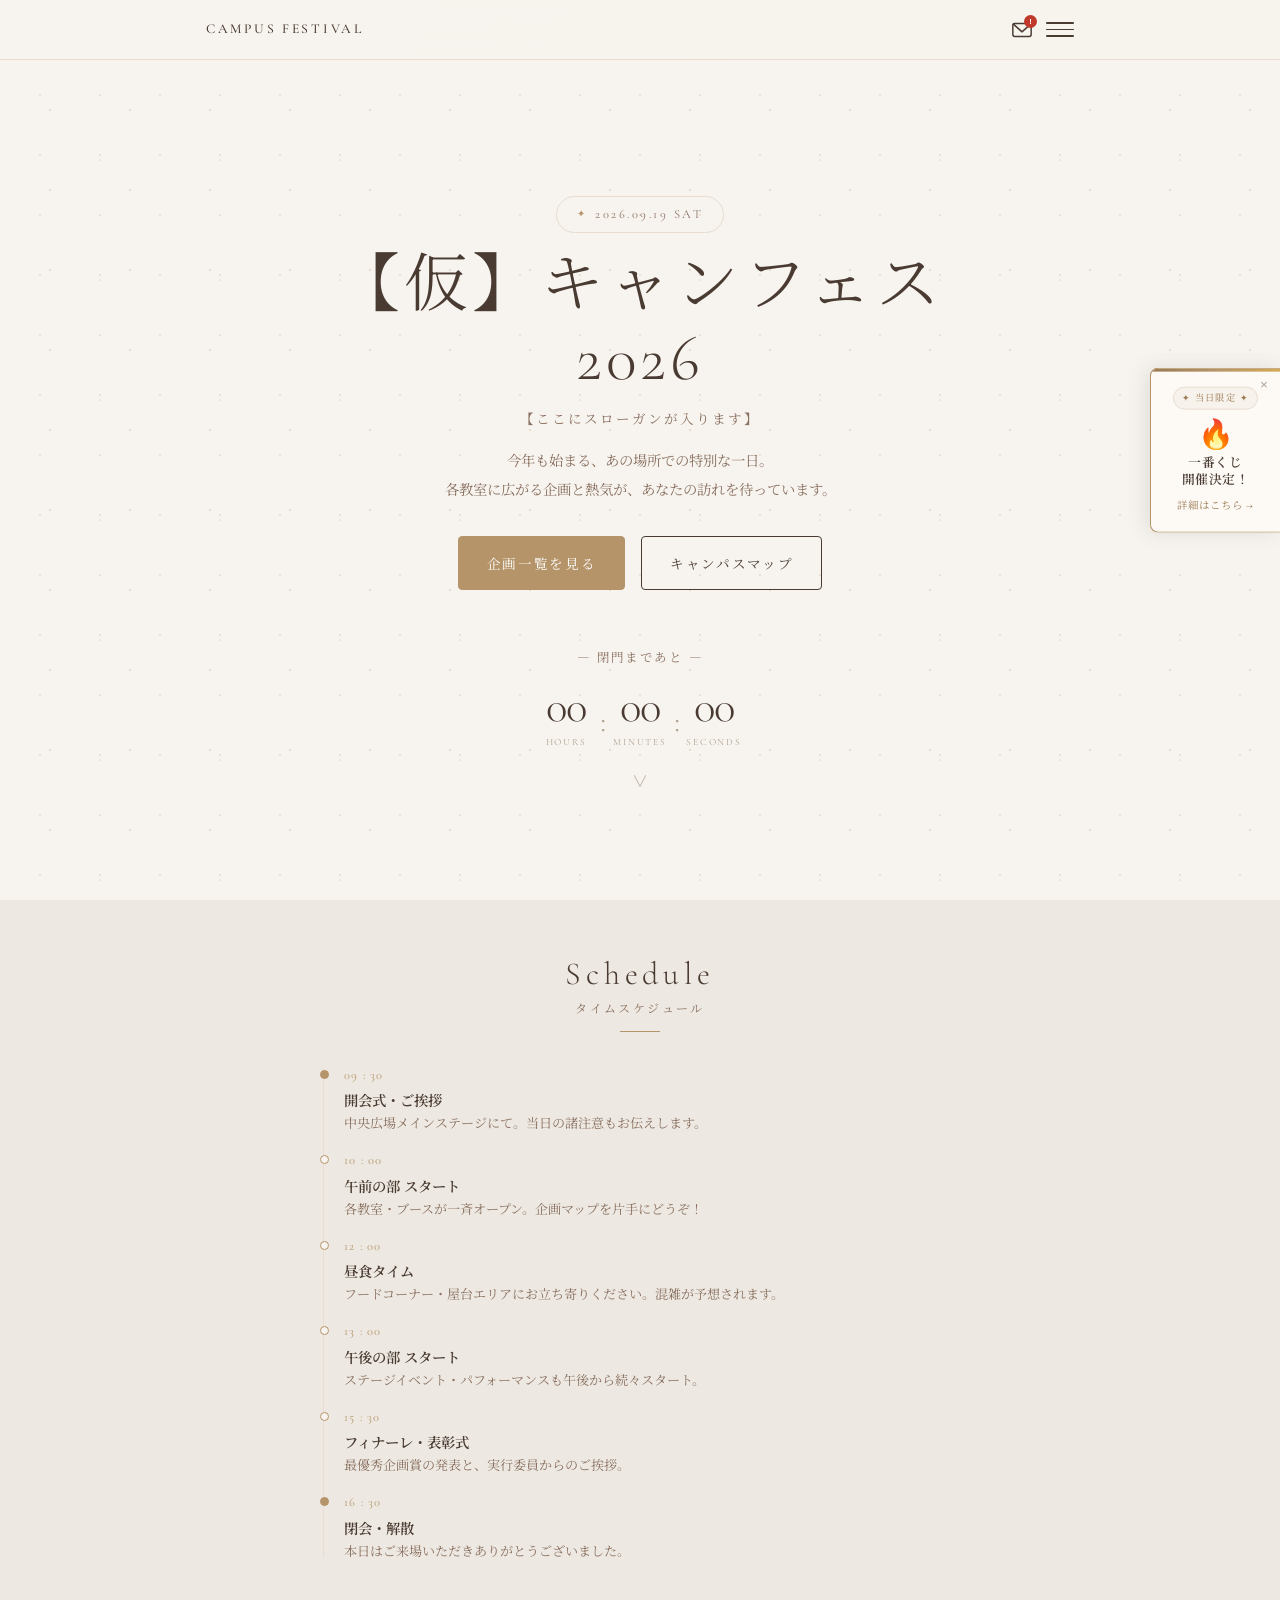
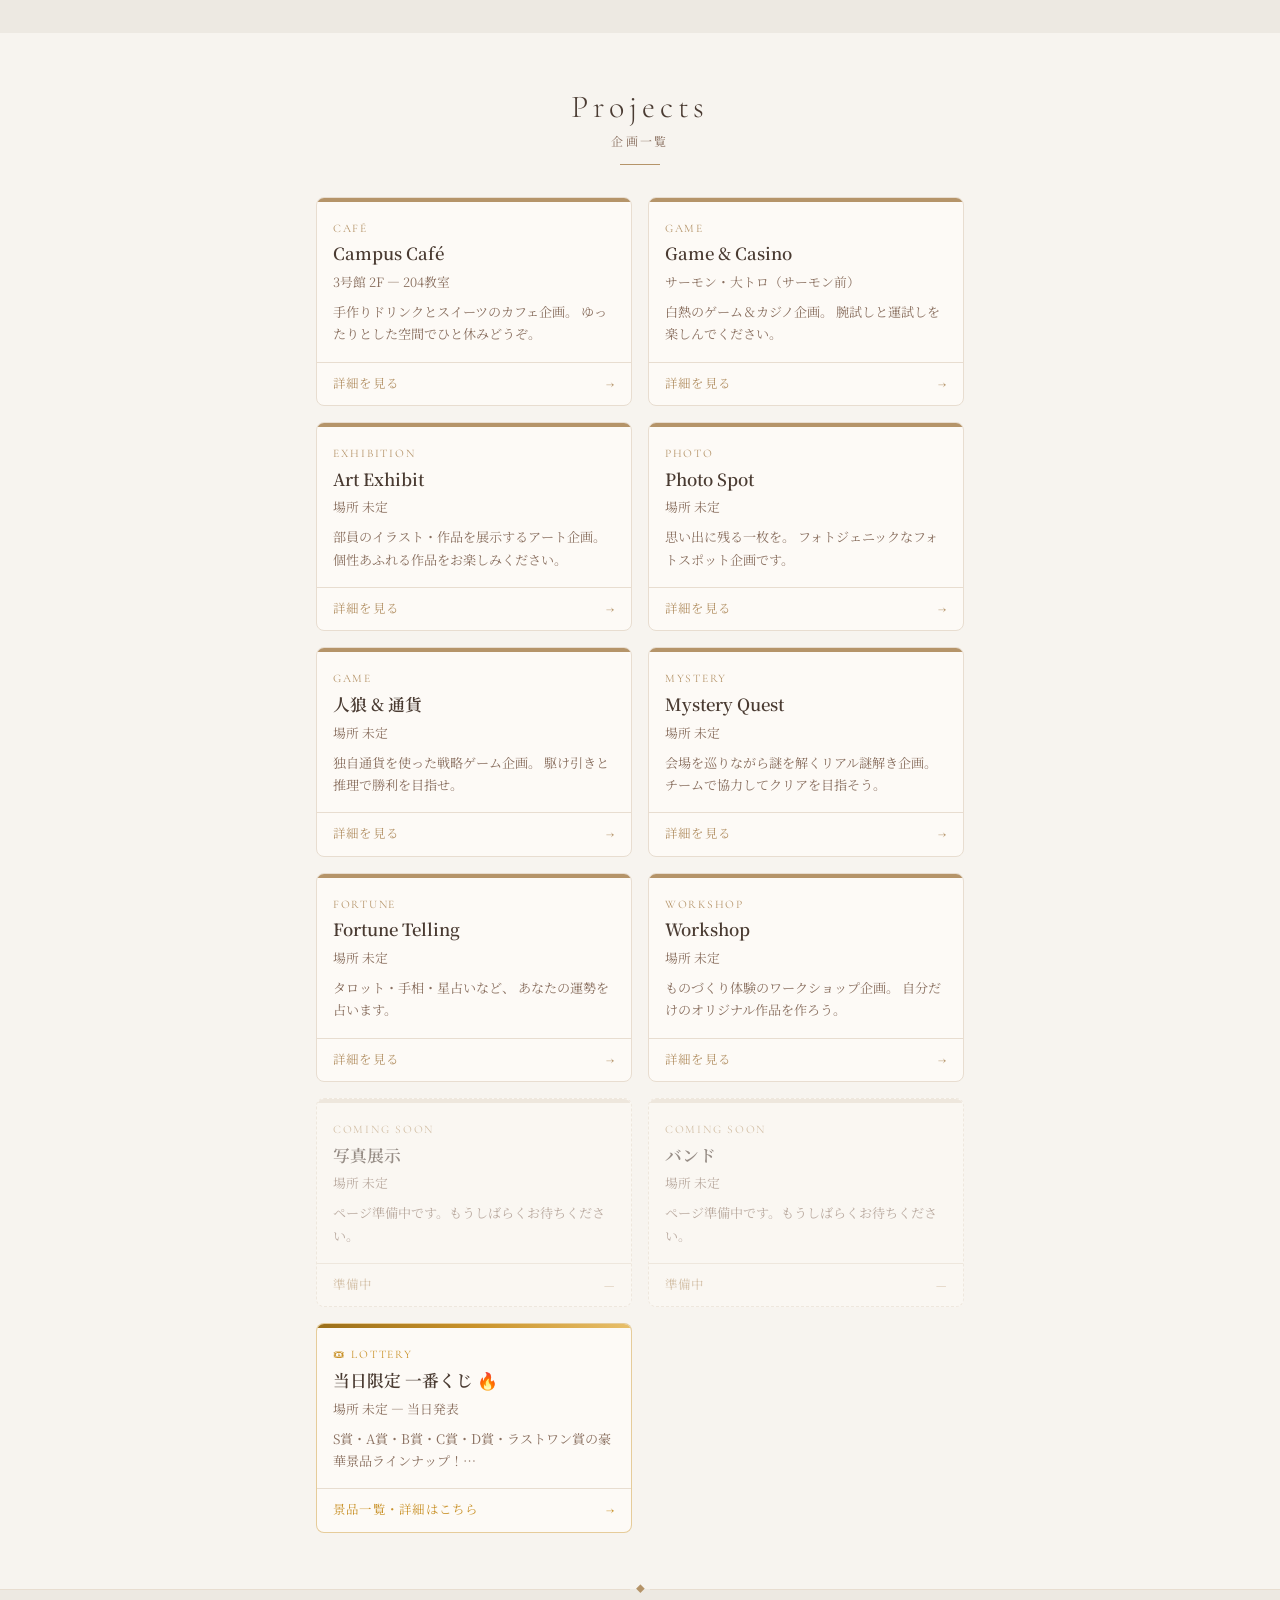
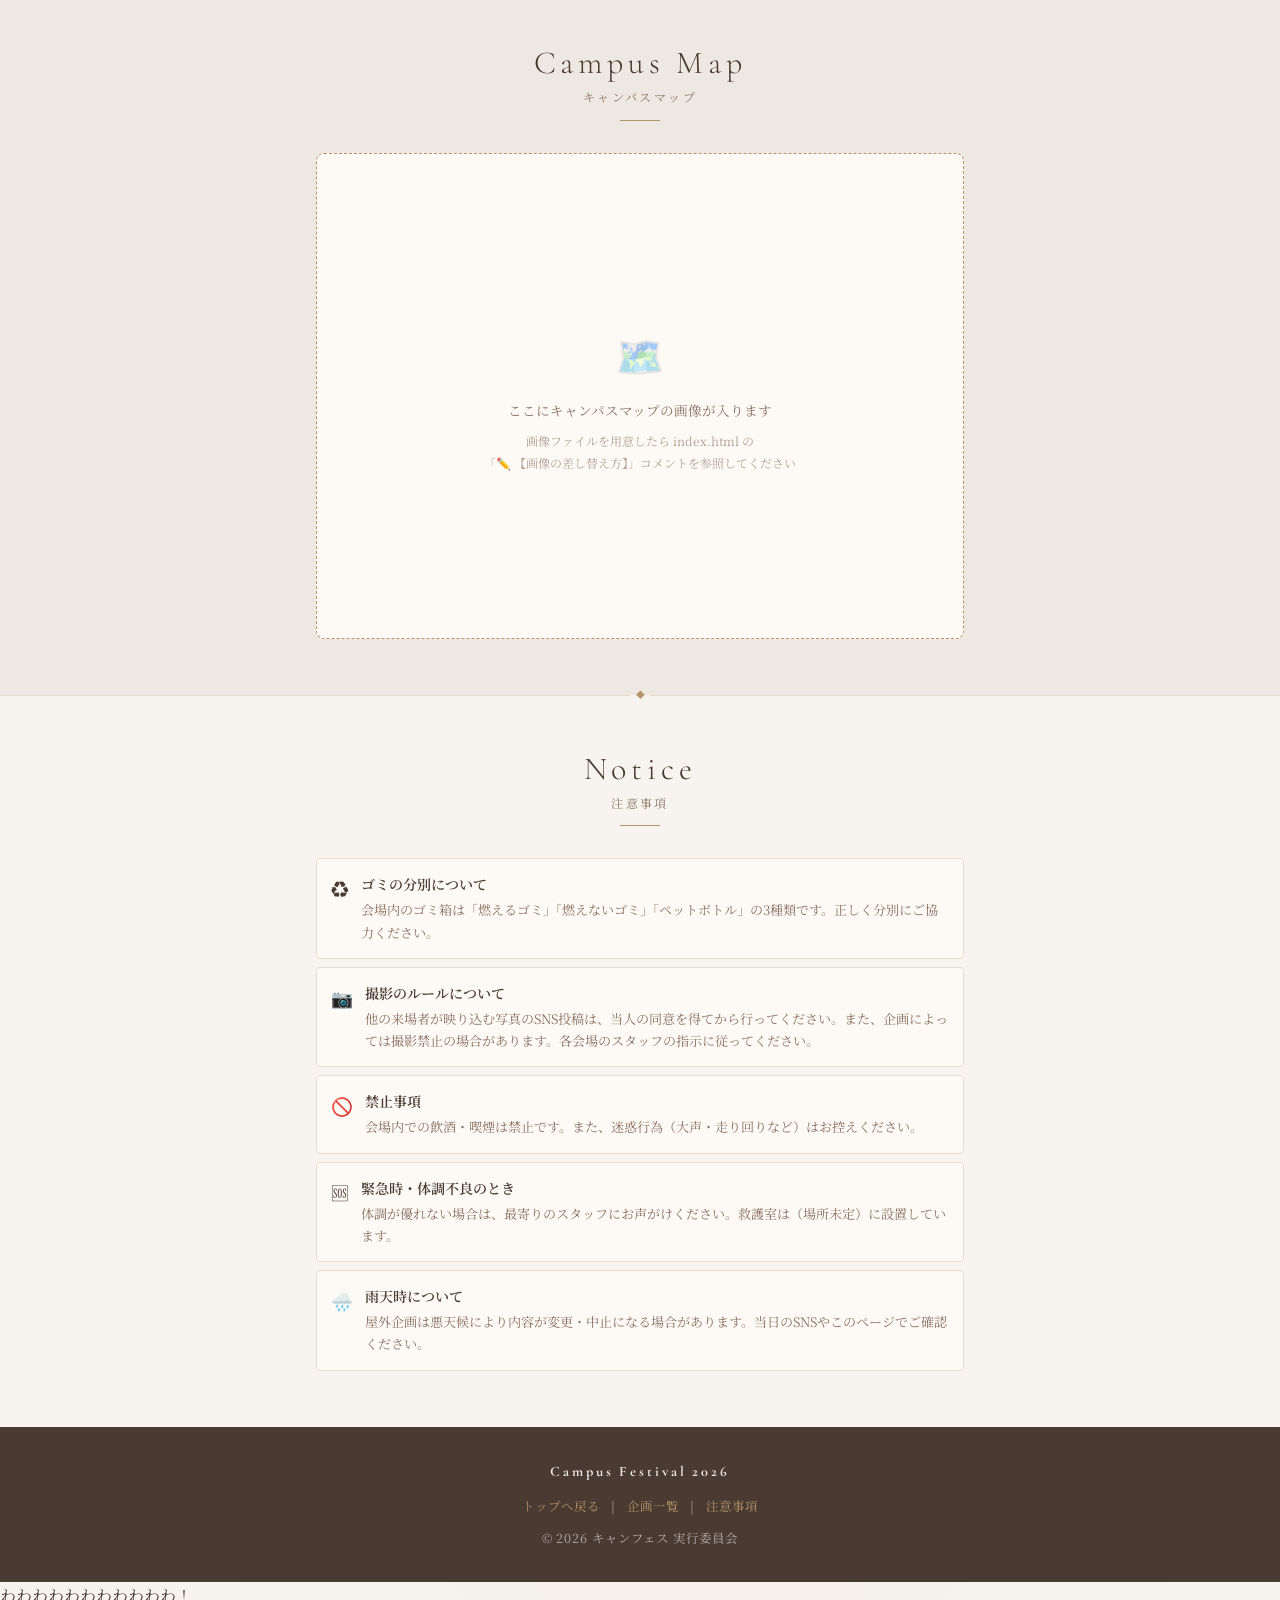
==== commit 98f1c24f: "カウントダウン日時を変更" ====
--- a/index.html
+++ b/index.html
@@ -160,7 +160,7 @@
 
     <!-- ① 日程バッジ
     ✏️ 「2026.09.20 SUN」の部分を実際の開催日に変えてください -->
-    <div class="hero__date-badge">2026.09.20 SUN</div>
+    <div class="hero__date-badge">2026.09.19 SAT</div>
 
     <!-- ② メインタイトル
     ✏️ 文化祭の正式名称に変えてください（英語・日本語どちらでも可） -->
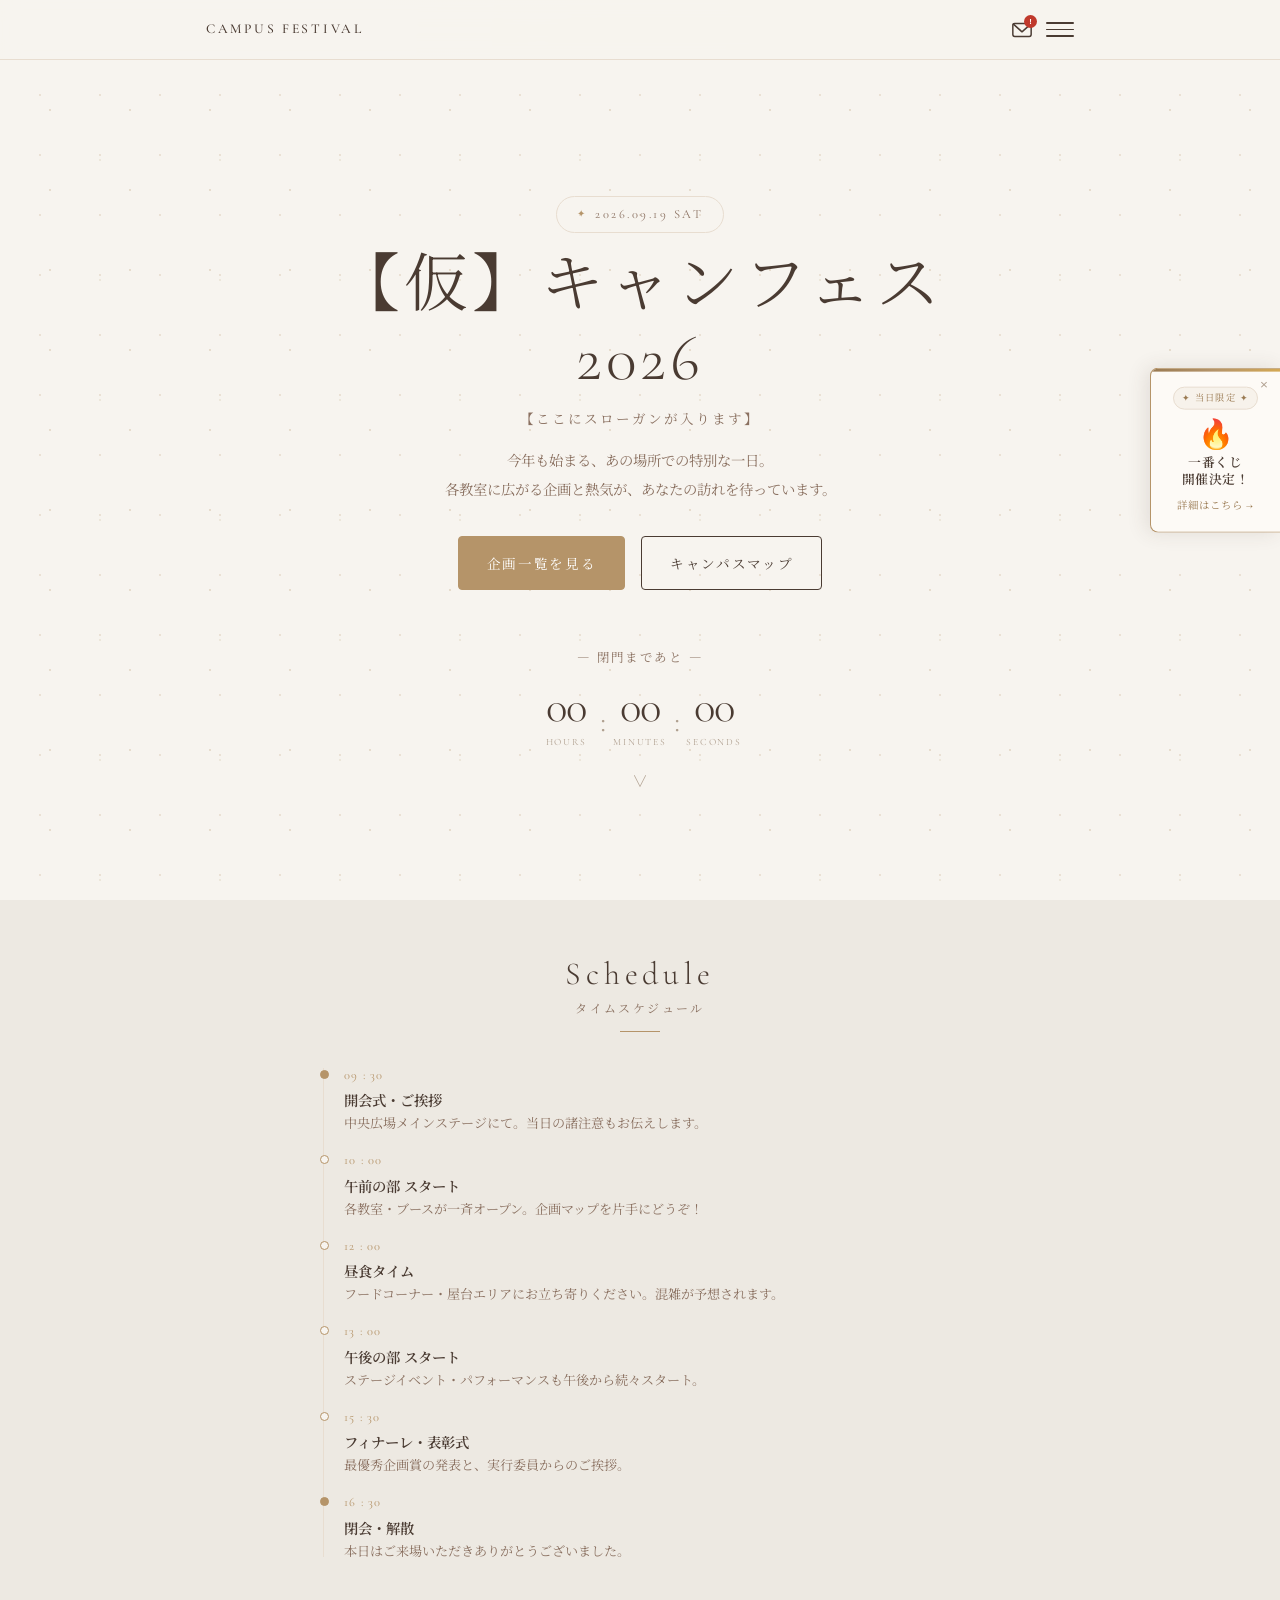
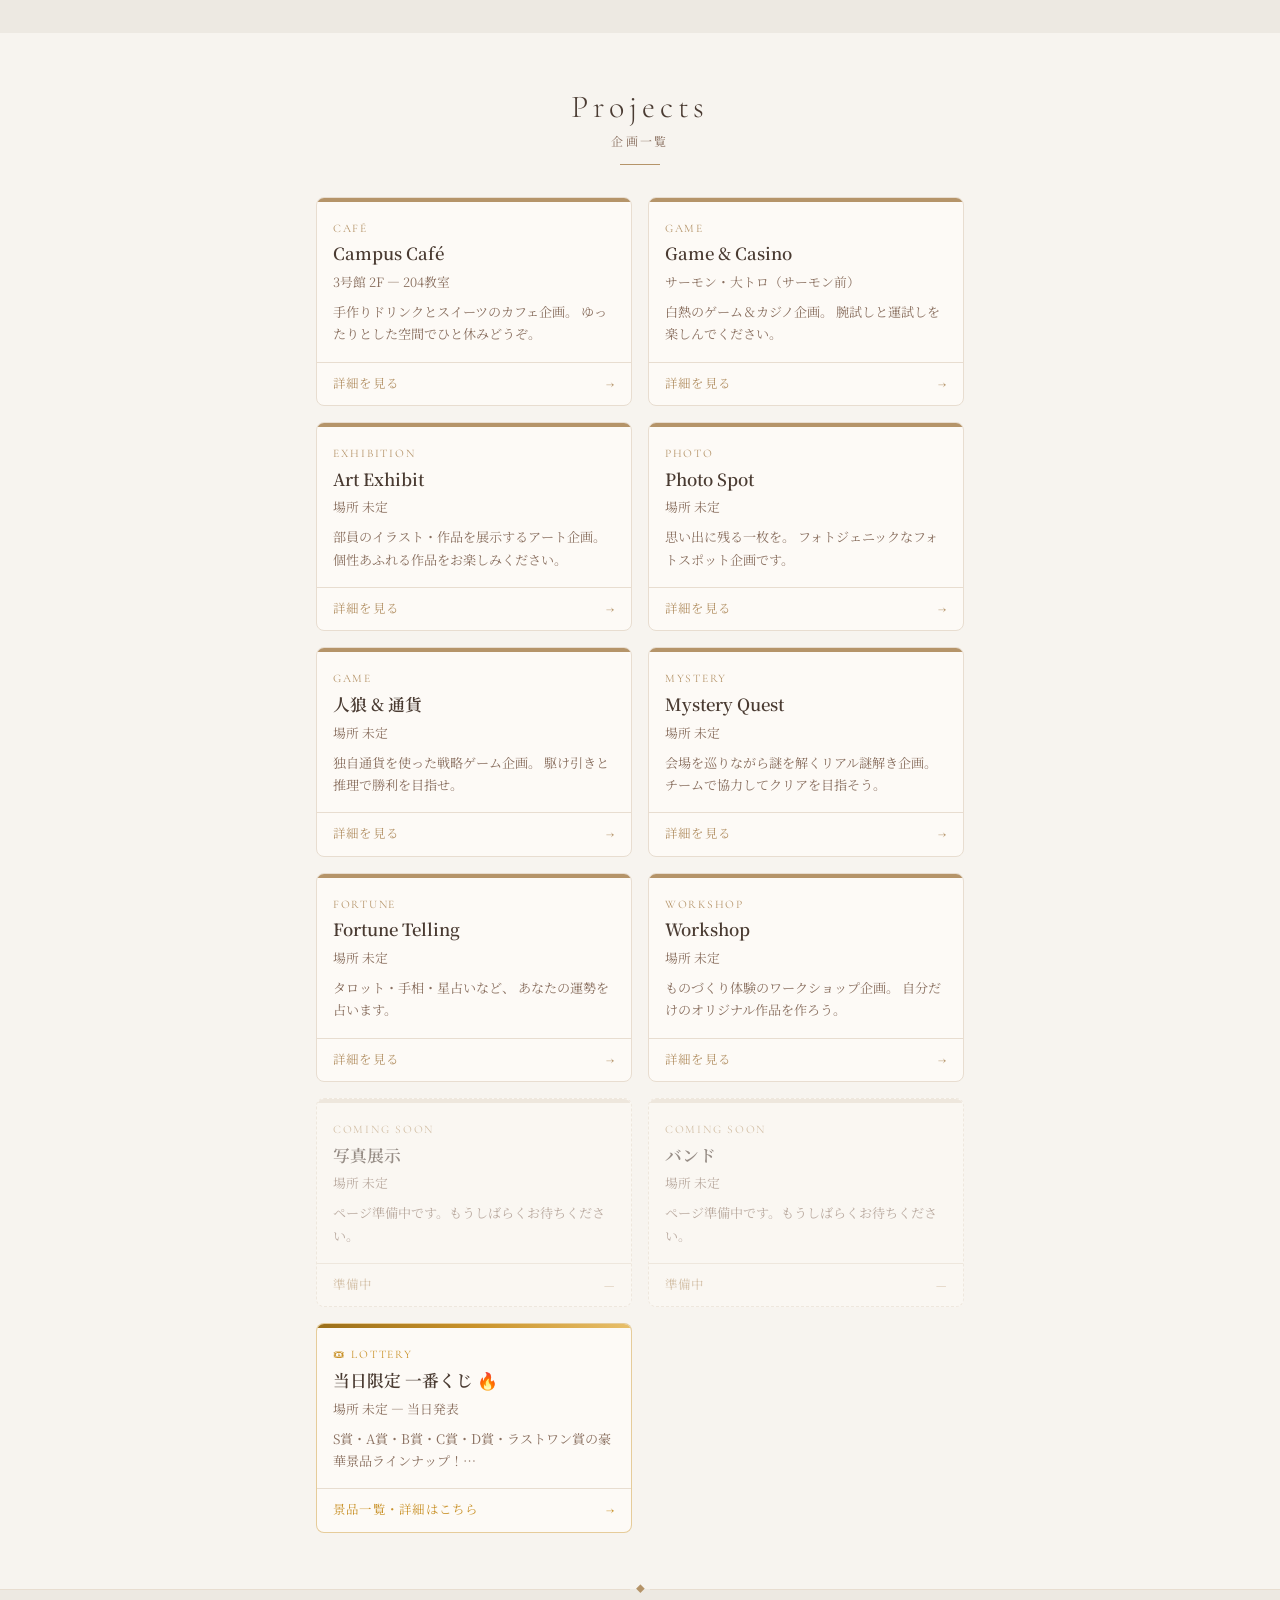
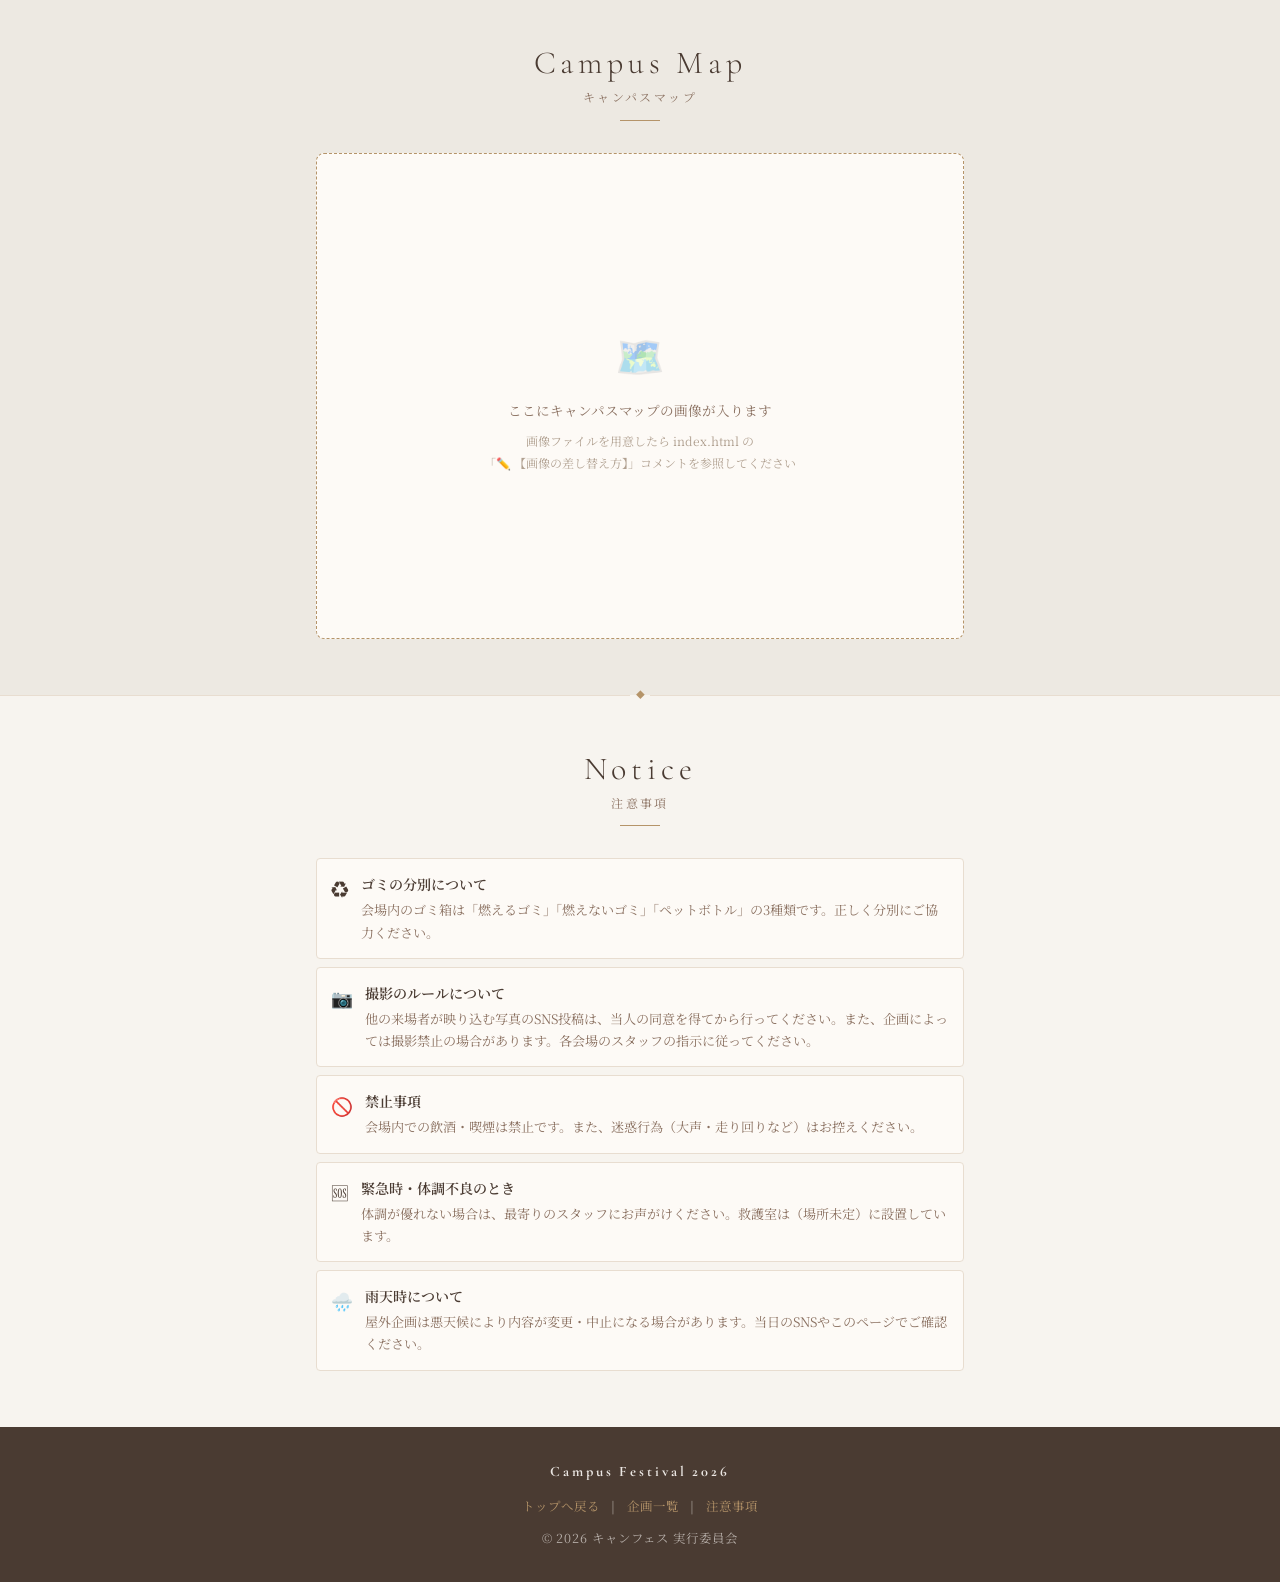
==== commit 60fbfd8e: "わわわわわわわわわわわわわ！を消したよ" ====
--- a/index.html
+++ b/index.html
@@ -59,15 +59,11 @@
       <div class="site-nav__right">
 
         <!-- 🔍 封筒アイコン -->
-        <button
-          class="header-letter-icon"
-          id="header-letter-btn"
-          aria-label="謎解きゲームへの挑戦状を開く"
-          type="button"
-        >
-          <svg class="header-letter-icon__svg" viewBox="0 0 24 24" fill="none" xmlns="http://www.w3.org/2000/svg" aria-hidden="true">
-            <rect x="2" y="5" width="20" height="14" rx="2" stroke="currentColor" stroke-width="1.6"/>
-            <polyline points="2,5 12,14 22,5" stroke="currentColor" stroke-width="1.6" stroke-linejoin="round"/>
+        <button class="header-letter-icon" id="header-letter-btn" aria-label="謎解きゲームへの挑戦状を開く" type="button">
+          <svg class="header-letter-icon__svg" viewBox="0 0 24 24" fill="none" xmlns="http://www.w3.org/2000/svg"
+            aria-hidden="true">
+            <rect x="2" y="5" width="20" height="14" rx="2" stroke="currentColor" stroke-width="1.6" />
+            <polyline points="2,5 12,14 22,5" stroke="currentColor" stroke-width="1.6" stroke-linejoin="round" />
           </svg>
           <span class="header-letter-icon__badge" aria-hidden="true">!</span>
         </button>
@@ -317,25 +313,17 @@
   <div class="floating-kuji-banner" id="floating-kuji-banner" aria-label="一番くじ追従バナー" role="complementary">
 
     <!-- 左側の「開く」タブ（非表示中にクリックすると再表示） -->
-    <button class="floating-kuji-banner__tab"
-            id="floating-kuji-open-tab"
-            aria-label="一番くじバナーを開く"
-            style="display:none;"
-            onclick="document.getElementById('floating-kuji-banner').classList.remove('is-hidden'); this.style.display='none';">
+    <button class="floating-kuji-banner__tab" id="floating-kuji-open-tab" aria-label="一番くじバナーを開く" style="display:none;"
+      onclick="document.getElementById('floating-kuji-banner').classList.remove('is-hidden'); this.style.display='none';">
       🎟 くじ
     </button>
 
     <!-- カード本体（リンクと閉じるボタン） -->
-    <a href="pages/ichiban-kuji/index.html"
-       class="floating-kuji-banner__card"
-       id="floating-kuji-card"
-       aria-label="一番くじ特設ページへ">
+    <a href="pages/ichiban-kuji/index.html" class="floating-kuji-banner__card" id="floating-kuji-card"
+      aria-label="一番くじ特設ページへ">
 
       <!-- 閉じるボタン -->
-      <button class="floating-kuji-banner__close"
-              id="floating-kuji-close"
-              aria-label="バナーを閉じる"
-              onclick="event.preventDefault(); event.stopPropagation();
+      <button class="floating-kuji-banner__close" id="floating-kuji-close" aria-label="バナーを閉じる" onclick="event.preventDefault(); event.stopPropagation();
                        document.getElementById('floating-kuji-banner').classList.add('is-hidden');
                        var tab = document.getElementById('floating-kuji-open-tab');
                        if(tab) tab.style.display='flex';">
@@ -558,7 +546,8 @@
         </div>
 
         <!-- ============ 一番くじ ============ -->
-        <a href="pages/ichiban-kuji/index.html" class="project-card" id="card-lottery" style="border-color: rgba(201,146,42,0.45);">
+        <a href="pages/ichiban-kuji/index.html" class="project-card" id="card-lottery"
+          style="border-color: rgba(201,146,42,0.45);">
           <div class="project-card__bar" style="background: linear-gradient(90deg, #9B6F1A, #C9922A, #E8BF6A);"></div>
           <div class="project-card__body">
             <p class="project-card__tag" style="color: #C9922A;">🎟 Lottery</p>
@@ -736,23 +725,12 @@
        🔍 謎解き：封筒モーダル HTML
        ✏️ 【編集ガイド】挑戦状の文面はここで変更できます。
   ======================================================== -->
-  <div
-    class="letter-overlay"
-    id="letter-overlay"
-    role="dialog"
-    aria-modal="true"
-    aria-label="謎解きゲームへの挑戦状"
-    aria-hidden="true"
-  >
+  <div class="letter-overlay" id="letter-overlay" role="dialog" aria-modal="true" aria-label="謎解きゲームへの挑戦状"
+    aria-hidden="true">
     <div class="letter-envelope" id="letter-envelope">
 
       <!-- 閉じるボタン（右上） -->
-      <button
-        class="letter-overlay__close"
-        id="letter-close"
-        aria-label="挑戦状を閉じる"
-        type="button"
-      >&times;</button>
+      <button class="letter-overlay__close" id="letter-close" aria-label="挑戦状を閉じる" type="button">&times;</button>
 
       <!-- 封筒ボディ -->
       <div class="letter-envelope__body">
@@ -782,11 +760,7 @@
           </p>
 
           <!-- ✏️ 遷移先（変更可） -->
-          <a
-            href="pages/mystery-quest-game/index.html"
-            class="letter-card__btn"
-            id="letter-start-btn"
-          >
+          <a href="pages/mystery-quest-game/index.html" class="letter-card__btn" id="letter-start-btn">
             🔍 捜査を開始する
           </a>
         </div>
@@ -798,7 +772,4 @@
 
 </body>
 
-</html>
-
-
-わわわわわわわわわわわ！+</html>
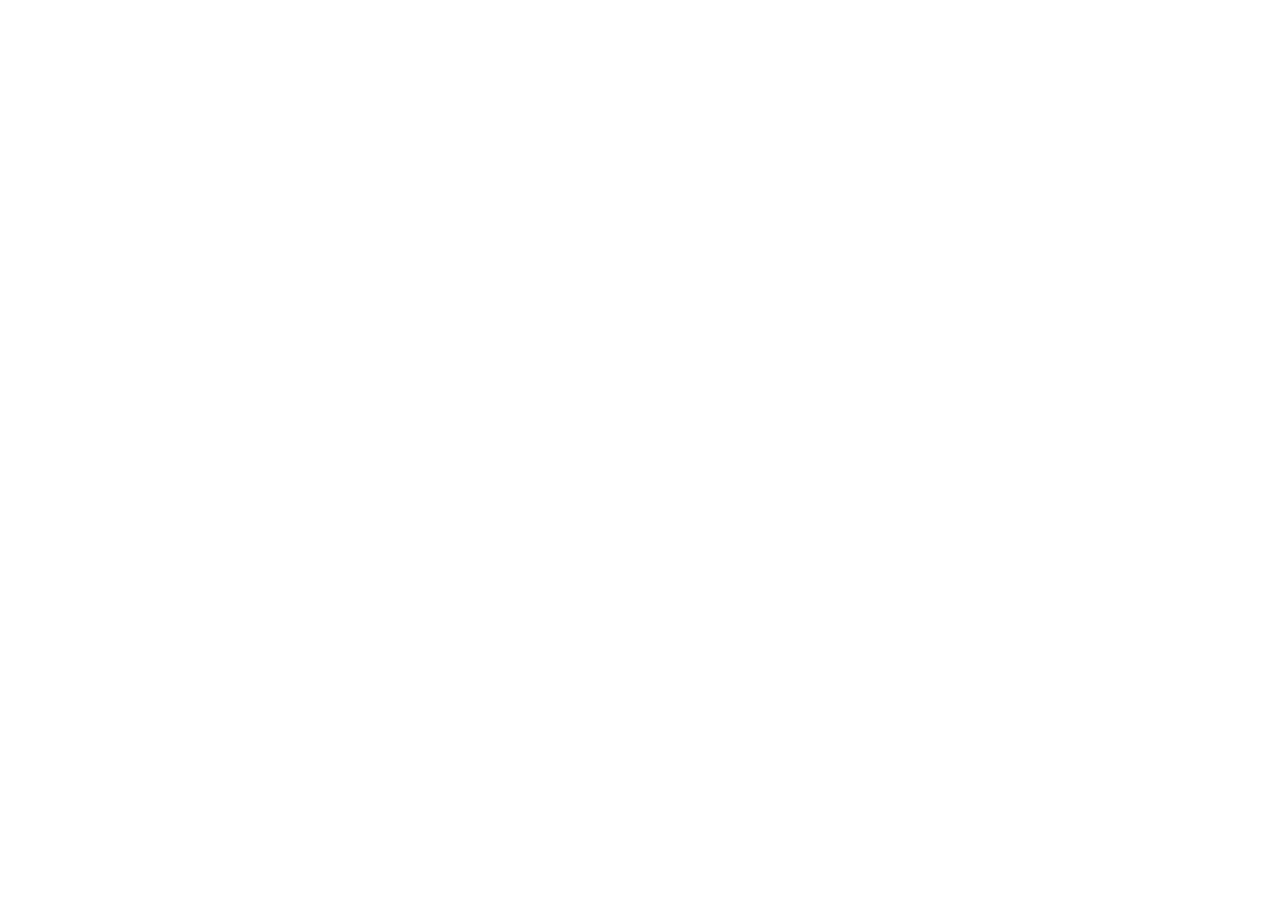
==== commit c71eb152: "Add redirect to new site URL" ====
--- a/index.html
+++ b/index.html
@@ -1,775 +1,36 @@
 <!DOCTYPE html>
 <html lang="ja">
-
 <head>
-  <meta charset="UTF-8">
-  <meta name="viewport" content="width=device-width, initial-scale=1.0">
-  <!--
-  ✏️ 【編集ガイド】meta description
-  　 検索エンジンやSNSでシェアされたときに表示される説明文です（〜120文字推奨）。
-  　 文化祭名・開催日・場所などに書き換えてください。
-  -->
-  <meta name="description" content="キャンフェス 2026 — 文化祭特設サイト。企画情報・タイムスケジュール・キャンパスマップをまとめています。">
-
-  <!--
-  ✏️ 【編集ガイド】ページタイトル
-  　 ブラウザのタブや検索結果に表示されます。
-  　 「文化祭名 | サイト名」の形式が一般的です。
-  -->
-  <title>キャンフェス 2026 | 文化祭特設サイト</title>
-
-  <!-- 共通スタイルシートの読み込み（触らなくてOK） -->
-  <link rel="stylesheet" href="css/common.css">
-
-  <!-- ページ固有スタイルシート（トップページ専用） -->
-  <link rel="stylesheet" href="css/index.css">
-  <!-- 封筒モーダルスタイル（謎解き手紙アイコン＆封筒モーダル） -->
-  <link rel="stylesheet" href="css/letter-modal.css">
-
+<meta charset="UTF-8">
+<title>キャンフェス2026 | ページ移動のお知らせ</title>
+<meta name="robots" content="noindex">
+<link rel="canonical" href="https://campus-fes-2026.github.io/campus-festival-2026-site/">
+<meta http-equiv="refresh" content="0; url=https://campus-fes-2026.github.io/campus-festival-2026-site/">
+<script>
+  location.replace('https://campus-fes-2026.github.io/campus-festival-2026-site/');
+</script>
+<style>
+  body {
+    font-family: -apple-system, "Hiragino Sans", sans-serif;
+    background-color: #f7f3ec;
+    color: #4a3b32;
+    display: flex;
+    align-items: center;
+    justify-content: center;
+    min-height: 100vh;
+    margin: 0;
+    text-align: center;
+    padding: 24px;
+  }
+  a { color: #9a7a52; }
+</style>
 </head>
-
 <body>
-
-  <!-- ========================================================
-       ナビゲーション（ハンバーガーメニュー付き）
-       ========================================================
-  ✔ ここは触らないでください（メニュー機能の要）
-  
-  ✅ メニューの項目を変えたい場合は、
-     下の nav-menu__list の <li> 内のテキストを変更してください。
-  ======================================================== -->
-
-  <!-- 【CSS-only メニューの仕組み】
-       この非表示チェックボックスがメニュー開閉のスイッチ役を担います。
-       CSS内の .nav-toggle:checked セレクタでパネルを表示制御しています。 -->
-  <input type="checkbox" id="nav-toggle" class="nav-toggle" aria-hidden="true">
-
-  <nav class="site-nav" aria-label="サイトナビゲーション">
-    <div class="site-nav__inner">
-
-      <!-- ✅ ここのテキストを文化祭名に変えてください -->
-      <div class="site-nav__logo">
-        <a href="index.html">Campus Festival</a>
-      </div>
-
-      <!-- ========================================================
-           🔍 謎解き手紙アイコン + ハンバーガー（右端グループ）
-           .site-nav__right でまとめて横並びにします
-      ======================================================== -->
-      <div class="site-nav__right">
-
-        <!-- 🔍 封筒アイコン -->
-        <button class="header-letter-icon" id="header-letter-btn" aria-label="謎解きゲームへの挑戦状を開く" type="button">
-          <svg class="header-letter-icon__svg" viewBox="0 0 24 24" fill="none" xmlns="http://www.w3.org/2000/svg"
-            aria-hidden="true">
-            <rect x="2" y="5" width="20" height="14" rx="2" stroke="currentColor" stroke-width="1.6" />
-            <polyline points="2,5 12,14 22,5" stroke="currentColor" stroke-width="1.6" stroke-linejoin="round" />
-          </svg>
-          <span class="header-letter-icon__badge" aria-hidden="true">!</span>
-        </button>
-
-        <!-- ハンバーガーアイコン（<label> で checkbox と連動） -->
-        <label for="nav-toggle" class="site-nav__hamburger" aria-label="メニューを開く">
-          <span></span>
-          <span></span>
-          <span></span>
-        </label>
-
-      </div><!-- /.site-nav__right -->
-
-    </div>
-  </nav>
-
-  <!-- メニューパネル（右側からスライドイン） -->
-  <div class="nav-menu" role="dialog" aria-modal="true" aria-label="サイトメニュー">
-
-    <!-- ✕ 閉じるボタン -->
-    <label for="nav-toggle" class="nav-menu__close" aria-label="メニューを閉じる">×</label>
-
-    <!-- メニュー内のサイト名 -->
-    <p class="nav-menu__logo">Campus Festival</p>
-
-    <nav aria-label="バーガーメニュー">
-      <ul class="nav-menu__list">
-
-        <!-- ✅ 以下のテキストを変更するとメニュー項目が変わります。
-             href="#id名" は对応するセクションの id に合わせてください。
-             <span> は日本語のサブテキスト（下小文字）です。 -->
-
-        <li>
-          <a href="#top" class="nav-menu__link">
-            About
-            <span>概要</span>
-          </a>
-        </li>
-
-        <li>
-          <!-- ✅ href=" #projects" は 「企画一覧」セクションへのリンク -->
-          <a href="#projects" class="nav-menu__link">
-            Chambers
-            <span>企画一覧</span>
-          </a>
-        </li>
-
-        <li>
-          <a href="#schedule" class="nav-menu__link">
-            Schedule
-            <span>タイムスケジュール</span>
-          </a>
-        </li>
-
-        <li>
-          <a href="#map" class="nav-menu__link">
-            Map
-            <span>キャンパスマップ</span>
-          </a>
-        </li>
-
-        <li>
-          <a href="#caution" class="nav-menu__link">
-            Mystery Quest
-            <span>注意事項・その他</span>
-          </a>
-        </li>
-
-      </ul>
-    </nav>
-  </div>
-  <!-- /nav-menu -->
-
-  <!-- 背景暗転（クリックでメニューを閉じる） -->
-  <label for="nav-toggle" class="nav-menu__backdrop" aria-hidden="true"></label>
-
-  <!-- ========================================================
-       ① ヒーローセクション（トップ画面）
-       ========================================================
-  ✏️ 【編集ガイド】ここが一番最初に見える画面です。
-     以下の項目を順番に変えてください：
-     1. 日程バッジ（.hero__date-badge）の日付テキスト
-     2. メインタイトル（.hero__title）の文化祭名
-     3. サブタイトル（.hero__subtitle）のスローガン
-     4. 紹介文（.hero__description）の本文
-     5. ボタンのテキストとリンク先（href="..."）
-     6. カウントダウンの数字（〇時間 〇分 〇秒）
-  ======================================================== -->
-  <section class="hero" id="top" aria-label="トップビジュアル">
-
-    <!-- ① 日程バッジ
-    ✏️ 「2026.09.20 SUN」の部分を実際の開催日に変えてください -->
-    <div class="hero__date-badge">2026.09.19 SAT</div>
-
-    <!-- ② メインタイトル
-    ✏️ 文化祭の正式名称に変えてください（英語・日本語どちらでも可） -->
-    <h1 class="hero__title">
-      【仮】キャンフェス<br>2026
-    </h1>
-
-    <!-- ③ サブタイトル（スローガン）
-    ✏️ 文化祭のスローガンに変えてください -->
-    <p class="hero__subtitle">【ここにスローガンが入ります】</p>
-
-    <!-- ④ 紹介文
-    ✏️ 文化祭の雰囲気を伝える短い文章を100文字程度で書いてください -->
-    <p class="hero__description">
-      今年も始まる、あの場所での特別な一日。<br>
-      各教室に広がる企画と熱気が、あなたの訪れを待っています。
-    </p>
-
-    <!-- ⑤ ボタン
-    ✏️ href="..." のリンク先を変更してください。
-       「#projects」→ このページ内の企画一覧セクションへ
-       「#map」     → このページ内のマップセクションへ -->
-    <div class="hero__buttons btn-group">
-      <a href="#projects" class="btn btn--solid">企画一覧を見る</a>
-      <a href="#map" class="btn btn--outline">キャンパスマップ</a>
-    </div>
-
-    <!-- ⑥ カウントダウン（JS自動更新）
-    ✅ 【編集ガイド】
-       閉門時刻の設定は js/countdown.js の先頭にある
-       TARGET_DATE の日時を変更してください。
-       例）2026年9月20日17:00閉門 → new Date('2026-09-20T17:00:00') -->
-    <div class="countdown">
-      <p class="countdown__label">— 閉門まであと —</p>
-      <div class="countdown__units">
-
-        <!-- 時間 -->
-        <div class="countdown__unit">
-          <!-- ✅ js/countdown.js が自動で数字を更新します。
-               閉門時刻の変更は js/countdown.js の TARGET_DATE を書き換えてください。 -->
-          <span class="countdown__num" id="cd-hours">--</span>
-          <span class="countdown__unit-label">Hours</span>
-        </div>
-
-        <span class="countdown__sep">:</span>
-
-        <!-- 分 -->
-        <div class="countdown__unit">
-          <!-- id="cd-minutes" : JSがこの要素の数字を自動更新します -->
-          <span class="countdown__num" id="cd-minutes">--</span>
-          <span class="countdown__unit-label">Minutes</span>
-        </div>
-
-        <span class="countdown__sep">:</span>
-
-        <!-- 秒 -->
-        <div class="countdown__unit">
-          <!-- id="cd-seconds" : JSがこの要素の数字を自動更新します -->
-          <span class="countdown__num" id="cd-seconds">--</span>
-          <span class="countdown__unit-label">Seconds</span>
-        </div>
-
-      </div>
-    </div>
-
-    <!-- スクロール促進の下向き矢印（装飾） -->
-    <span class="scroll-hint" aria-hidden="true">∨</span>
-
-  </section>
-
-  <!-- ========================================================
-       ② タイムスケジュールセクション
-       ========================================================
-  ✏️ 【編集ガイド】タイムスケジュール
-     .timeline__item のブロックをコピーして増やせます。
-     .timeline__time → 時刻を変更
-     .timeline__body 内の <strong> → イベント名を変更
-     .timeline__body 内の <p> → 説明文を変更（不要なら <p> ごと削除OK）
-     .timeline__item--highlight クラスを付けると点が塗りつぶされます（開会式など）
-  ======================================================== -->
-  <section class="section schedule-section" id="schedule">
-    <div class="container">
-
-      <div class="section-heading">
-        <!-- ✏️ 英語見出しと日本語見出しを変えてください -->
-        <h2 class="section-heading__en">Schedule</h2>
-        <span class="section-heading__ja">タイムスケジュール</span>
-        <span class="section-heading__line"></span>
-      </div>
-
-      <div class="timeline">
-
-        <!-- タイムライン項目（以下をコピーして追加できます） -->
-
-        <div class="timeline__item timeline__item--highlight">
-          <!-- ✏️ 時刻を変更 -->
-          <p class="timeline__time">09 : 30</p>
-          <div class="timeline__body">
-            <!-- ✏️ イベント名を変更 -->
-            <strong>開会式・ご挨拶</strong>
-            <!-- ✏️ 説明文を変更（不要なら <p>〜</p> ごと削除してください） -->
-            <p>中央広場メインステージにて。当日の諸注意もお伝えします。</p>
-          </div>
-        </div>
-
-        <div class="timeline__item">
-          <p class="timeline__time">10 : 00</p>
-          <div class="timeline__body">
-            <strong>午前の部 スタート</strong>
-            <p>各教室・ブースが一斉オープン。企画マップを片手にどうぞ！</p>
-          </div>
-        </div>
-
-        <div class="timeline__item">
-          <p class="timeline__time">12 : 00</p>
-          <div class="timeline__body">
-            <strong>昼食タイム</strong>
-            <p>フードコーナー・屋台エリアにお立ち寄りください。混雑が予想されます。</p>
-          </div>
-        </div>
-
-        <div class="timeline__item">
-          <p class="timeline__time">13 : 00</p>
-          <div class="timeline__body">
-            <strong>午後の部 スタート</strong>
-            <p>ステージイベント・パフォーマンスも午後から続々スタート。</p>
-          </div>
-        </div>
-
-        <div class="timeline__item">
-          <p class="timeline__time">15 : 30</p>
-          <div class="timeline__body">
-            <strong>フィナーレ・表彰式</strong>
-            <p>最優秀企画賞の発表と、実行委員からのご挨拶。</p>
-          </div>
-        </div>
-
-        <div class="timeline__item timeline__item--highlight">
-          <p class="timeline__time">16 : 30</p>
-          <div class="timeline__body">
-            <strong>閉会・解散</strong>
-            <p>本日はご来場いただきありがとうございました。</p>
-          </div>
-        </div>
-
-      </div><!-- /.timeline -->
-    </div>
-  </section>
-
-  <!-- ========================================================
-       🔥 一番くじ 追従フローティングバナー（画面右側固定）
-       ✅ この要素は位置：body内のどこに置いてもOK（fixed配置のため）
-  ======================================================== -->
-  <div class="floating-kuji-banner" id="floating-kuji-banner" aria-label="一番くじ追従バナー" role="complementary">
-
-    <!-- 左側の「開く」タブ（非表示中にクリックすると再表示） -->
-    <button class="floating-kuji-banner__tab" id="floating-kuji-open-tab" aria-label="一番くじバナーを開く" style="display:none;"
-      onclick="document.getElementById('floating-kuji-banner').classList.remove('is-hidden'); this.style.display='none';">
-      🎟 くじ
-    </button>
-
-    <!-- カード本体（リンクと閉じるボタン） -->
-    <a href="pages/ichiban-kuji/index.html" class="floating-kuji-banner__card" id="floating-kuji-card"
-      aria-label="一番くじ特設ページへ">
-
-      <!-- 閉じるボタン -->
-      <button class="floating-kuji-banner__close" id="floating-kuji-close" aria-label="バナーを閉じる" onclick="event.preventDefault(); event.stopPropagation();
-                       document.getElementById('floating-kuji-banner').classList.add('is-hidden');
-                       var tab = document.getElementById('floating-kuji-open-tab');
-                       if(tab) tab.style.display='flex';">
-        &times;
-      </button>
-
-      <!-- 当日限定バッジ -->
-      <span class="floating-kuji-banner__badge">✦ 当日限定 ✦</span>
-
-      <!-- アイコン -->
-      <span class="floating-kuji-banner__icon" aria-hidden="true">🔥</span>
-
-      <!-- タイトル -->
-      <p class="floating-kuji-banner__title">一番くじ<br>開催決定！</p>
-
-      <!-- 詳細リンク -->
-      <span class="floating-kuji-banner__link-text">詳細はこちら →</span>
-
-    </a>
-  </div><!-- /.floating-kuji-banner -->
-
-  <!-- ========================================================
-       ③ 企画一覧セクション
-       ========================================================
-  ✏️ 【編集ガイド】企画一覧
-     .project-card のブロックをコピーして企画を追加できます。
-     各企画の情報を以下の順で変更してください：
-     1. .project-card__tag  → 企画の種類（例：カフェ / 展示 / ゲーム）
-     2. .project-card__name → 企画名
-     3. .project-card__place → 場所（例：3号館 204教室）
-     4. .project-card__desc → 短い説明文
-     5. <a href="..."> の href → 各企画ページへのリンクに変更
-
-     ※ 企画ページを作ったら、pages/フォルダ名/index.html を
-        コピーして新しいフォルダを作り、そこへリンクしてください。
-  ======================================================== -->
-  <section class="section projects-section" id="projects">
-    <div class="container">
-
-      <div class="section-heading">
-        <h2 class="section-heading__en">Projects</h2>
-        <span class="section-heading__ja">企画一覧</span>
-        <span class="section-heading__line"></span>
-      </div>
-
-      <div class="projects-grid">
-
-        <!-- ============ コンカフェ ============ -->
-        <a href="pages/cafe/index.html" class="project-card" id="card-cafe">
-          <div class="project-card__bar"></div>
-          <div class="project-card__body">
-            <p class="project-card__tag">Café</p>
-            <h3 class="project-card__name">Campus Café</h3>
-            <p class="project-card__place">3号館 2F — 204教室</p>
-            <p class="project-card__desc">
-              手作りドリンクとスイーツのカフェ企画。
-              ゆったりとした空間でひと休みどうぞ。
-            </p>
-          </div>
-          <div class="project-card__footer">
-            <span>詳細を見る</span>
-            <span>→</span>
-          </div>
-        </a>
-
-        <!-- ============ ゲーム ============ -->
-        <a href="pages/game/index.html" class="project-card" id="card-game">
-          <div class="project-card__bar"></div>
-          <div class="project-card__body">
-            <p class="project-card__tag">Game</p>
-            <h3 class="project-card__name">Game &amp; Casino</h3>
-            <p class="project-card__place">サーモン・大トロ（サーモン前）</p>
-            <p class="project-card__desc">
-              白熱のゲーム＆カジノ企画。
-              腕試しと運試しを楽しんでください。
-            </p>
-          </div>
-          <div class="project-card__footer">
-            <span>詳細を見る</span>
-            <span>→</span>
-          </div>
-        </a>
-
-        <!-- ============ イラスト ============ -->
-        <a href="pages/art-exhibit/index.html" class="project-card" id="card-art-exhibit">
-          <div class="project-card__bar"></div>
-          <div class="project-card__body">
-            <p class="project-card__tag">Exhibition</p>
-            <h3 class="project-card__name">Art Exhibit</h3>
-            <p class="project-card__place">場所 未定</p>
-            <p class="project-card__desc">
-              部員のイラスト・作品を展示するアート企画。
-              個性あふれる作品をお楽しみください。
-            </p>
-          </div>
-          <div class="project-card__footer">
-            <span>詳細を見る</span>
-            <span>→</span>
-          </div>
-        </a>
-
-        <!-- ============ フォトスポット ============ -->
-        <a href="pages/photo-spot/index.html" class="project-card" id="card-photo-spot">
-          <div class="project-card__bar"></div>
-          <div class="project-card__body">
-            <p class="project-card__tag">Photo</p>
-            <h3 class="project-card__name">Photo Spot</h3>
-            <p class="project-card__place">場所 未定</p>
-            <p class="project-card__desc">
-              思い出に残る一枚を。
-              フォトジェニックなフォトスポット企画です。
-            </p>
-          </div>
-          <div class="project-card__footer">
-            <span>詳細を見る</span>
-            <span>→</span>
-          </div>
-        </a>
-
-        <!-- ============ 人狼（通貨） ============ -->
-        <a href="pages/currency/index.html" class="project-card" id="card-currency">
-          <div class="project-card__bar"></div>
-          <div class="project-card__body">
-            <p class="project-card__tag">Game</p>
-            <h3 class="project-card__name">人狼 &amp; 通貨</h3>
-            <p class="project-card__place">場所 未定</p>
-            <p class="project-card__desc">
-              独自通貨を使った戦略ゲーム企画。
-              駆け引きと推理で勝利を目指せ。
-            </p>
-          </div>
-          <div class="project-card__footer">
-            <span>詳細を見る</span>
-            <span>→</span>
-          </div>
-        </a>
-
-        <!-- ============ 謎解き ============ -->
-        <a href="pages/mystery-quest/index.html" class="project-card" id="card-mystery-quest">
-          <div class="project-card__bar"></div>
-          <div class="project-card__body">
-            <p class="project-card__tag">Mystery</p>
-            <h3 class="project-card__name">Mystery Quest</h3>
-            <p class="project-card__place">場所 未定</p>
-            <p class="project-card__desc">
-              会場を巡りながら謎を解くリアル謎解き企画。
-              チームで協力してクリアを目指そう。
-            </p>
-          </div>
-          <div class="project-card__footer">
-            <span>詳細を見る</span>
-            <span>→</span>
-          </div>
-        </a>
-
-        <!-- ============ 占い ============ -->
-        <a href="pages/fortune-telling/index.html" class="project-card" id="card-fortune-telling">
-          <div class="project-card__bar"></div>
-          <div class="project-card__body">
-            <p class="project-card__tag">Fortune</p>
-            <h3 class="project-card__name">Fortune Telling</h3>
-            <p class="project-card__place">場所 未定</p>
-            <p class="project-card__desc">
-              タロット・手相・星占いなど、
-              あなたの運勢を占います。
-            </p>
-          </div>
-          <div class="project-card__footer">
-            <span>詳細を見る</span>
-            <span>→</span>
-          </div>
-        </a>
-
-        <!-- ============ ワークショップ ============ -->
-        <a href="pages/workshop/index.html" class="project-card" id="card-workshop">
-          <div class="project-card__bar"></div>
-          <div class="project-card__body">
-            <p class="project-card__tag">Workshop</p>
-            <h3 class="project-card__name">Workshop</h3>
-            <p class="project-card__place">場所 未定</p>
-            <p class="project-card__desc">
-              ものづくり体験のワークショップ企画。
-              自分だけのオリジナル作品を作ろう。
-            </p>
-          </div>
-          <div class="project-card__footer">
-            <span>詳細を見る</span>
-            <span>→</span>
-          </div>
-        </a>
-
-        <!-- ============ 写真展示（準備中） ============ -->
-        <div class="project-card project-card--placeholder" id="card-photo-exhibit">
-          <div class="project-card__bar"></div>
-          <div class="project-card__body">
-            <p class="project-card__tag">Coming Soon</p>
-            <h3 class="project-card__name">写真展示</h3>
-            <p class="project-card__place">場所 未定</p>
-            <p class="project-card__desc">ページ準備中です。もうしばらくお待ちください。</p>
-          </div>
-          <div class="project-card__footer">
-            <span>準備中</span>
-            <span>—</span>
-          </div>
-        </div>
-
-        <!-- ============ バンド（準備中） ============ -->
-        <div class="project-card project-card--placeholder" id="card-band">
-          <div class="project-card__bar"></div>
-          <div class="project-card__body">
-            <p class="project-card__tag">Coming Soon</p>
-            <h3 class="project-card__name">バンド</h3>
-            <p class="project-card__place">場所 未定</p>
-            <p class="project-card__desc">ページ準備中です。もうしばらくお待ちください。</p>
-          </div>
-          <div class="project-card__footer">
-            <span>準備中</span>
-            <span>—</span>
-          </div>
-        </div>
-
-        <!-- ============ 一番くじ ============ -->
-        <a href="pages/ichiban-kuji/index.html" class="project-card" id="card-lottery"
-          style="border-color: rgba(201,146,42,0.45);">
-          <div class="project-card__bar" style="background: linear-gradient(90deg, #9B6F1A, #C9922A, #E8BF6A);"></div>
-          <div class="project-card__body">
-            <p class="project-card__tag" style="color: #C9922A;">🎟 Lottery</p>
-            <h3 class="project-card__name">当日限定 一番くじ 🔥</h3>
-            <p class="project-card__place">場所 未定 — 当日発表</p>
-            <p class="project-card__desc">
-              S賞・A賞・B賞・C賞・D賞・ラストワン賞の豪華景品ラインナップ！<br>
-              当日限定の数量限定くじ。
-            </p>
-          </div>
-          <div class="project-card__footer" style="color: #C9922A;">
-            <span>景品一覧・詳細はこちら</span>
-            <span>→</span>
-          </div>
-        </a>
-
-      </div><!-- /.projects-grid -->
-
-    </div>
-  </section>
-
-  <!-- ========================================================
-       ④ キャンパスマップセクション
-       ========================================================
-  ✏️  【編集ガイド】キャンパスマップ
-       マップ画像ができたら、以下の手順で差し替えてください：
-      1. 画像ファイル（例：map.jpg）をサイトのフォルダに入れる
-      2. 下の < 画像ここ > コメントの位置にある <img> タグの
-      src="map.jpg" を実際のファイル名に変える
-      3. .map-placeholder（プレースホルダー枠）を削除する
-
-     画像の推奨サイズ：横幅 1200px 以上（JPGまたはPNG）
-  ======================================================== -->
-  <section class="section map-section" id="map">
-    <div class="container">
-
-      <div class="section-heading">
-        <h2 class="section-heading__en">Campus Map</h2>
-        <span class="section-heading__ja">キャンパスマップ</span>
-        <span class="section-heading__line"></span>
-      </div>
-
-      <!--
-      ✏️ 【画像の差し替え方】
-         画像ができたら、以下のプレースホルダーを削除して、
-         その場所に <img src="map.jpg" alt="キャンパスマップ" class="map-img"> を追加してください。
-
-         例：
-         <img src="map.jpg" alt="キャンパスマップ" class="map-img">
-      -->
-      <div class="map-placeholder" id="campus-map-placeholder">
-        <span class="map-placeholder__icon">🗺️</span>
-        <span>ここにキャンパスマップの画像が入ります</span>
-        <span style="font-size:0.75rem; color: var(--color-text-muted);">
-          画像ファイルを用意したら index.html の<br>「✏️ 【画像の差し替え方】」コメントを参照してください
-        </span>
-      </div>
-
-    </div>
-  </section>
-
-  <!-- ========================================================
-       ⑤ 注意事項セクション
-       ========================================================
-  ✏️ 【編集ガイド】注意事項
-     .caution-item のブロックをコピーして項目を追加できます。
-     各項目の構成：
-     - .caution-item__icon → 絵文字アイコン（変更・削除可）
-     - <strong> → 注意事項の見出し
-     - <p> → 詳細の説明文（不要なら削除OK）
-  ======================================================== -->
-  <section class="section caution-section" id="caution">
-    <div class="container">
-
-      <div class="section-heading">
-        <h2 class="section-heading__en">Notice</h2>
-        <span class="section-heading__ja">注意事項</span>
-        <span class="section-heading__line"></span>
-      </div>
-
-      <ul class="caution-list" role="list">
-
-        <!-- 注意事項の1項目 → このブロックをコピーして増やせます -->
-        <li class="caution-item">
-          <span class="caution-item__icon" aria-hidden="true">♻️</span>
-          <div class="caution-item__text">
-            <!-- ✏️ 注意事項の見出し -->
-            <strong>ゴミの分別について</strong>
-            <!-- ✏️ 詳細説明（不要なら <p>〜</p> ごと削除してください） -->
-            <p>会場内のゴミ箱は「燃えるゴミ」「燃えないゴミ」「ペットボトル」の3種類です。正しく分別にご協力ください。</p>
-          </div>
-        </li>
-
-        <li class="caution-item">
-          <span class="caution-item__icon" aria-hidden="true">📷</span>
-          <div class="caution-item__text">
-            <strong>撮影のルールについて</strong>
-            <p>他の来場者が映り込む写真のSNS投稿は、当人の同意を得てから行ってください。また、企画によっては撮影禁止の場合があります。各会場のスタッフの指示に従ってください。</p>
-          </div>
-        </li>
-
-        <li class="caution-item">
-          <span class="caution-item__icon" aria-hidden="true">🚫</span>
-          <div class="caution-item__text">
-            <strong>禁止事項</strong>
-            <p>会場内での飲酒・喫煙は禁止です。また、迷惑行為（大声・走り回りなど）はお控えください。</p>
-          </div>
-        </li>
-
-        <li class="caution-item">
-          <span class="caution-item__icon" aria-hidden="true">🆘</span>
-          <div class="caution-item__text">
-            <strong>緊急時・体調不良のとき</strong>
-            <p>体調が優れない場合は、最寄りのスタッフにお声がけください。救護室は（場所未定）に設置しています。</p>
-          </div>
-        </li>
-
-        <li class="caution-item">
-          <span class="caution-item__icon" aria-hidden="true">🌧️</span>
-          <div class="caution-item__text">
-            <strong>雨天時について</strong>
-            <p>屋外企画は悪天候により内容が変更・中止になる場合があります。当日のSNSやこのページでご確認ください。</p>
-          </div>
-        </li>
-
-      </ul><!-- /.caution-list -->
-    </div>
-  </section>
-
-  <!-- ========================================================
-       フッター
-       ========================================================
-  ✏️ 【編集ガイド】フッター
-     文化祭名・年度・担当者名などを変えてください。
-  ======================================================== -->
-  <footer class="site-footer">
-    <div class="site-footer__inner container">
-
-      <!-- ✏️ 文化祭名を変えてください -->
-      <strong>Campus Festival 2026</strong>
-
-      <!-- ✏️ 必要に応じてリンクを追加・変更してください -->
-      <nav aria-label="フッターナビ">
-        <a href="#top">トップへ戻る</a>
-        &ensp;|&ensp;
-        <a href="#projects">企画一覧</a>
-        &ensp;|&ensp;
-        <a href="#caution">注意事項</a>
-      </nav>
-
-      <!-- ✏️ クレジット表記を変更してください -->
-      <p>© 2026 キャンフェス 実行委員会</p>
-
-    </div>
-  </footer>
-
-  <!--
-  カウントダウンJSの読み込み
-  ✅ 【編集ガイド】
-     閉門時刻の設定は js/countdown.js の先頭にある
-     TARGET_DATE を変更してください。
-  -->
-  <script src="js/countdown.js"></script>
-
-  <!-- メニュー自動クローズJS（メニューリンクをタップしたときに自動で閉じます） -->
-  <script src="js/menu.js"></script>
-
-  <!-- 追従バナー制御JS -->
-  <script src="js/banner.js"></script>
-
-  <!-- 🔍 封筒モーダル JS -->
-  <script src="js/letter-modal.js"></script>
-
-  <!-- ========================================================
-       🔍 謎解き：封筒モーダル HTML
-       ✏️ 【編集ガイド】挑戦状の文面はここで変更できます。
-  ======================================================== -->
-  <div class="letter-overlay" id="letter-overlay" role="dialog" aria-modal="true" aria-label="謎解きゲームへの挑戦状"
-    aria-hidden="true">
-    <div class="letter-envelope" id="letter-envelope">
-
-      <!-- 閉じるボタン（右上） -->
-      <button class="letter-overlay__close" id="letter-close" aria-label="挑戦状を閉じる" type="button">&times;</button>
-
-      <!-- 封筒ボディ -->
-      <div class="letter-envelope__body">
-
-        <!-- フタ（3D回転で開く） -->
-        <div class="letter-envelope__flap" aria-hidden="true">
-          <div class="letter-envelope__flap-inner"></div>
-        </div>
-
-        <!-- 手紙カード（競り出てくる） -->
-        <div class="letter-card" role="document">
-
-          <!-- ✏️ 差出人ラベル（変更可） -->
-          <p class="letter-card__from">— FROM: UNKNOWN X —</p>
-
-          <!-- ✏️ 挑戦状タイトル（変更可） -->
-          <h2 class="letter-card__title">
-            🔍 キャンフェスデマ事件<br>
-            捜査員への挑戦状
-          </h2>
-
-          <!-- ✏️ 挑戦状本文（変更可） -->
-          <p class="letter-card__body">
-            キャンフェス2026に関する不審な噂が広まっている。<br>
-            目撃者の証言を読み解き、デマを仕掛けた真犯人を特定せよ。<br>
-            君に解けるかな……？
-          </p>
-
-          <!-- ✏️ 遷移先（変更可） -->
-          <a href="pages/mystery-quest-game/index.html" class="letter-card__btn" id="letter-start-btn">
-            🔍 捜査を開始する
-          </a>
-        </div>
-      </div>
-    </div>
-  </div><!-- /.letter-overlay -->
-
-
-
+  <p>
+    サイトが移動しました。<br>
+    自動的に切り替わらない場合は
+    <a href="https://campus-fes-2026.github.io/campus-festival-2026-site/">こちらをタップ</a>
+    してください。
+  </p>
 </body>
-
-</html>+</html>
